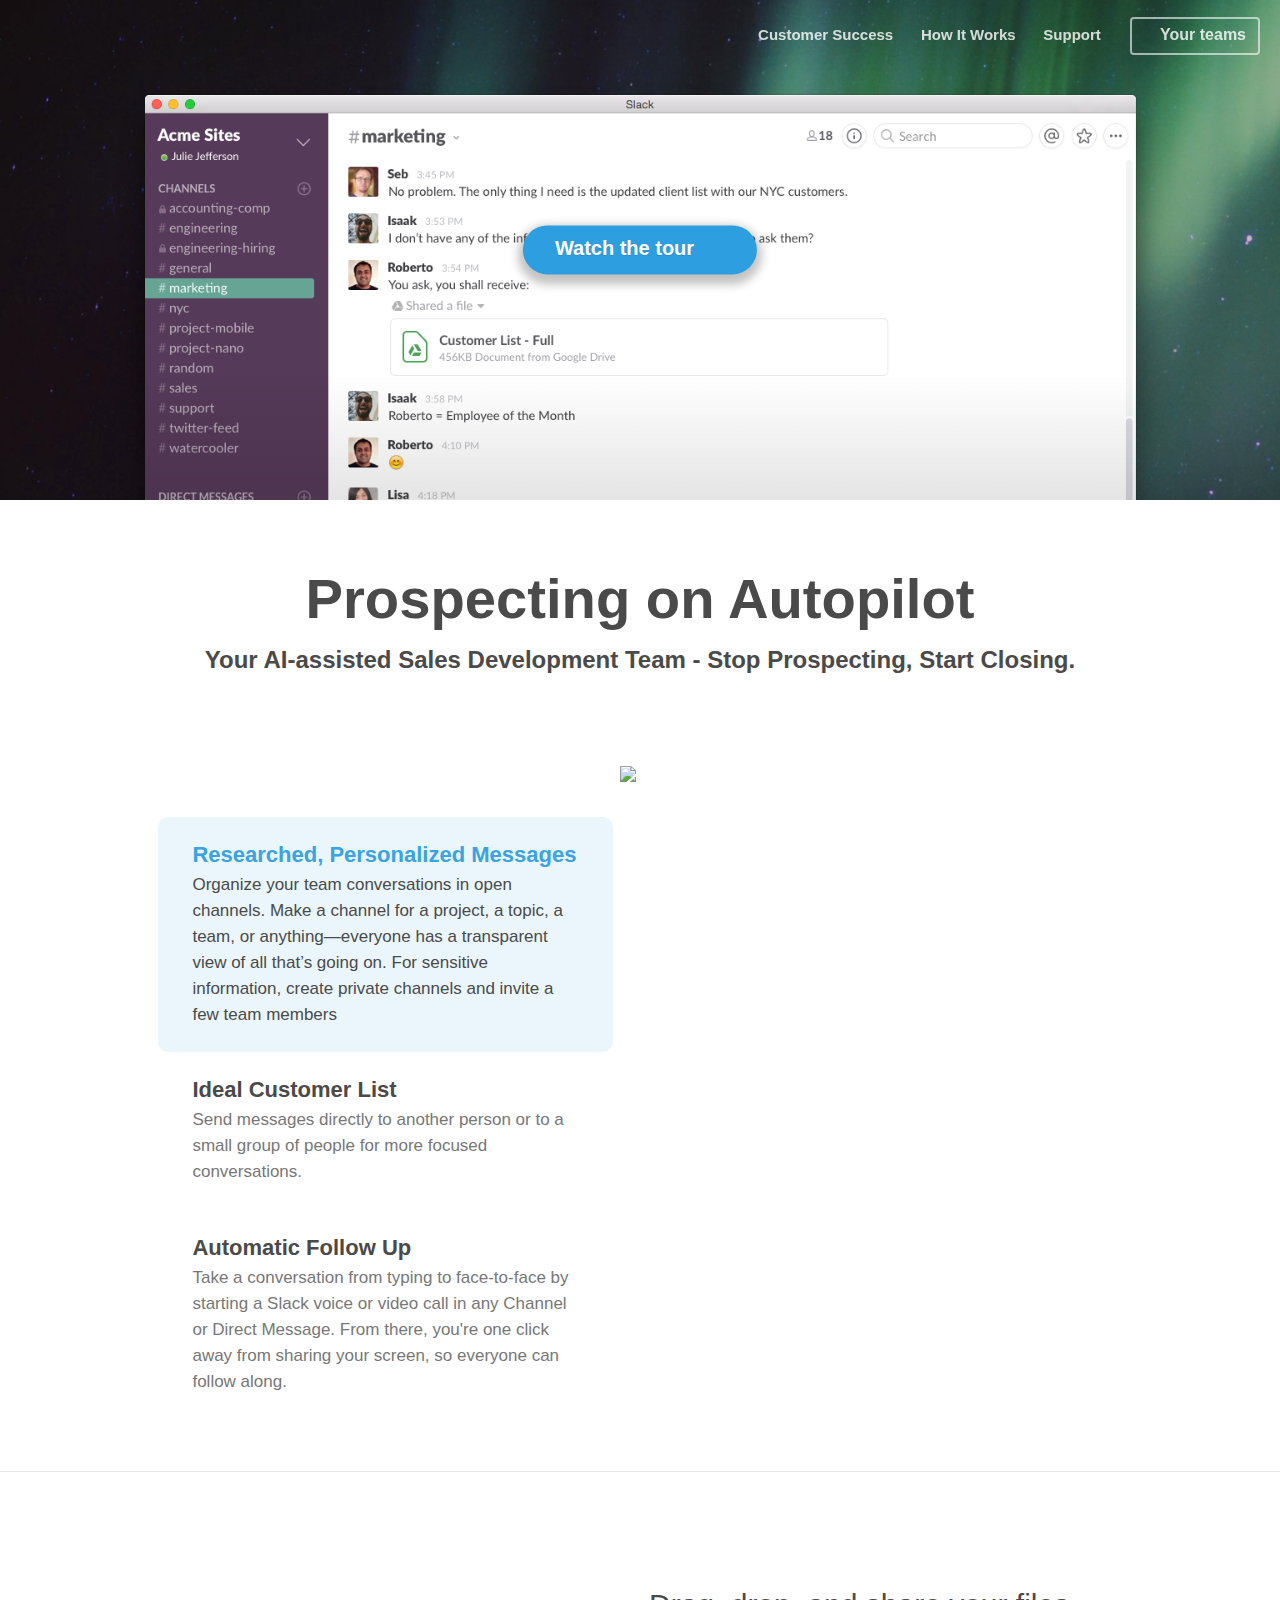
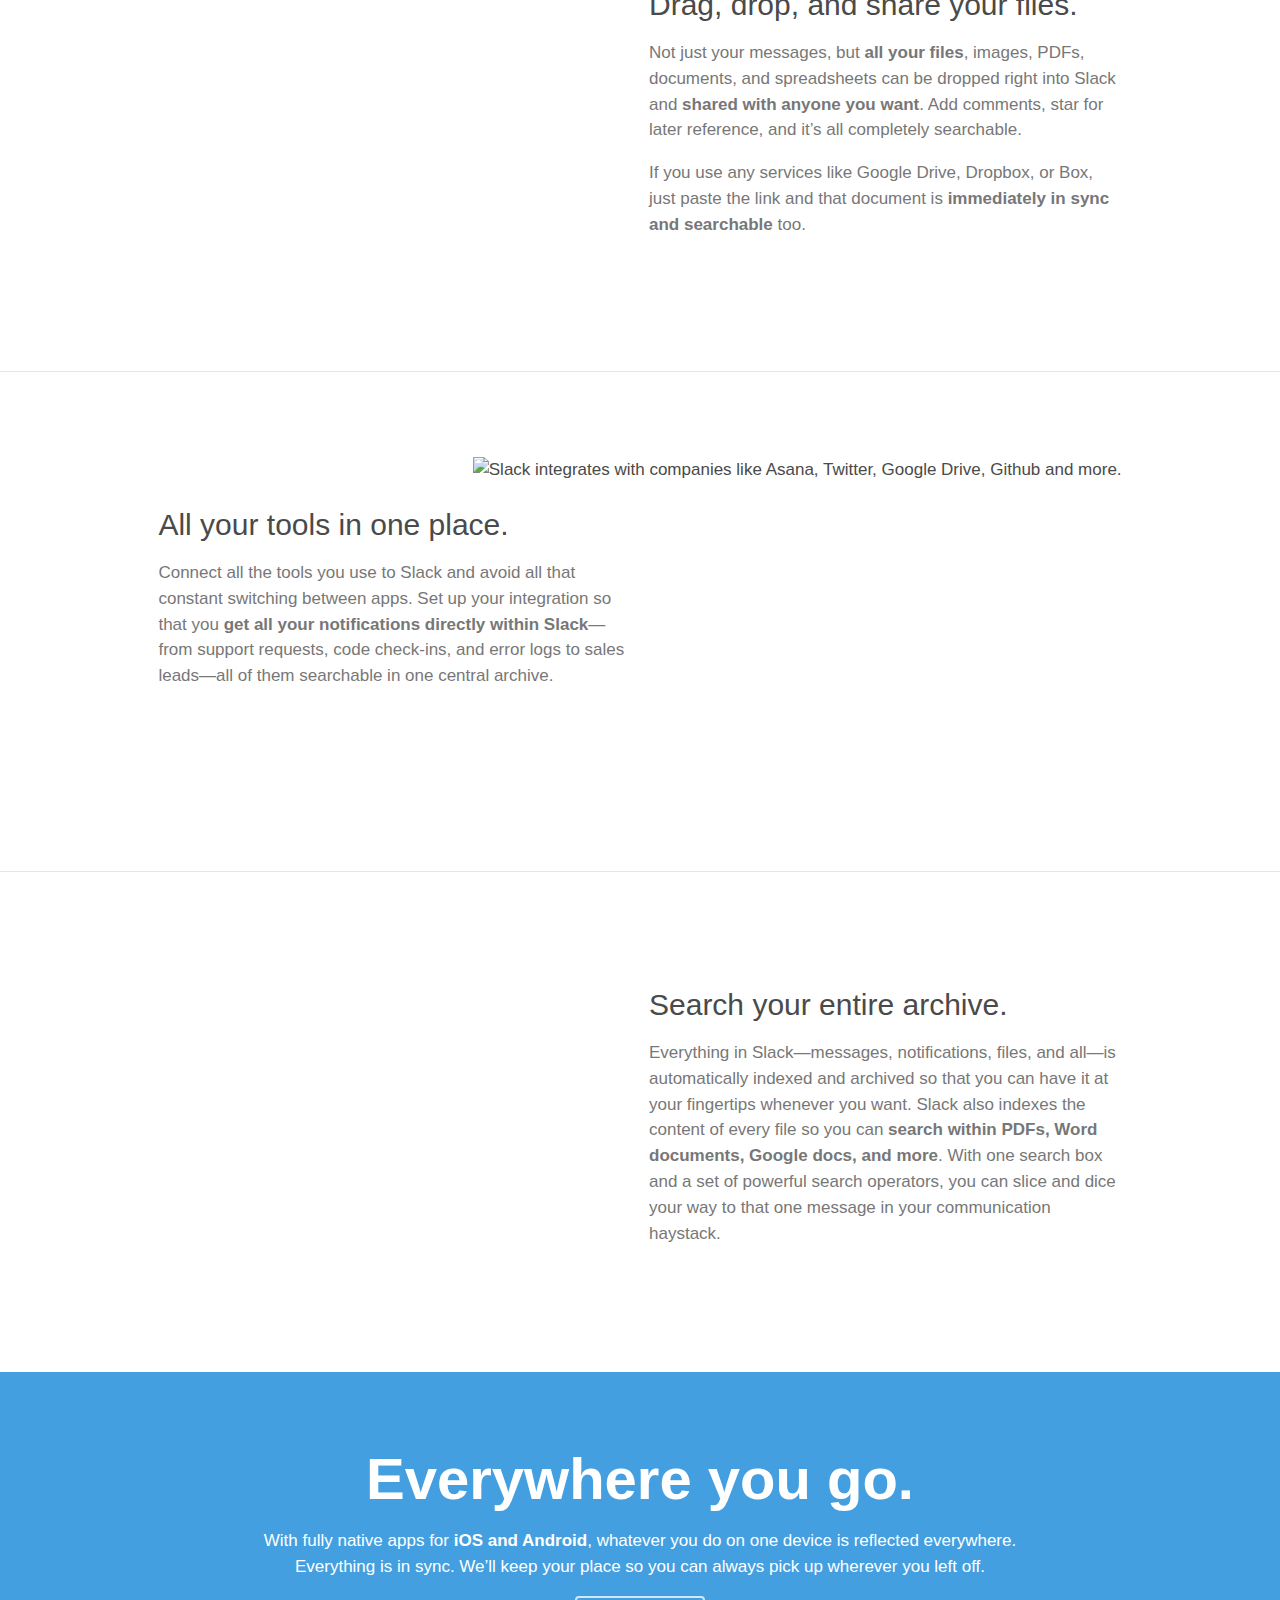
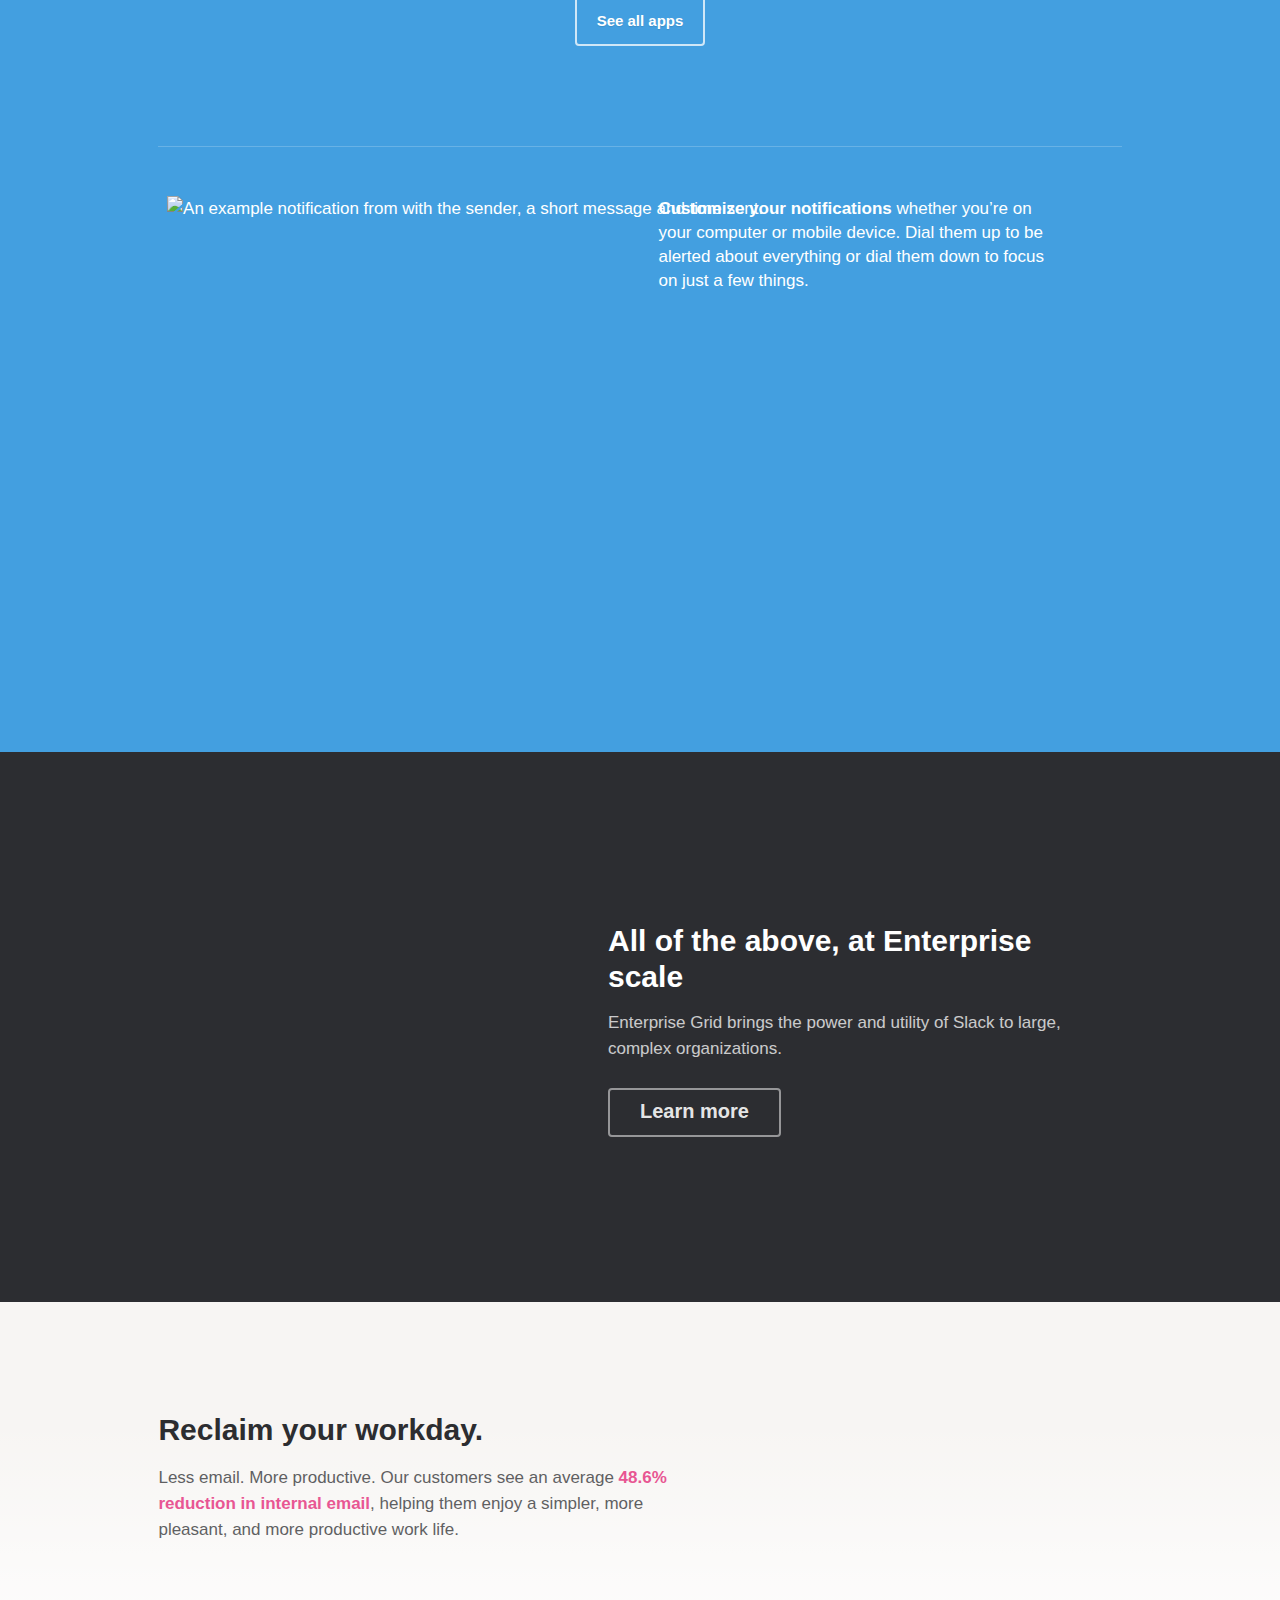
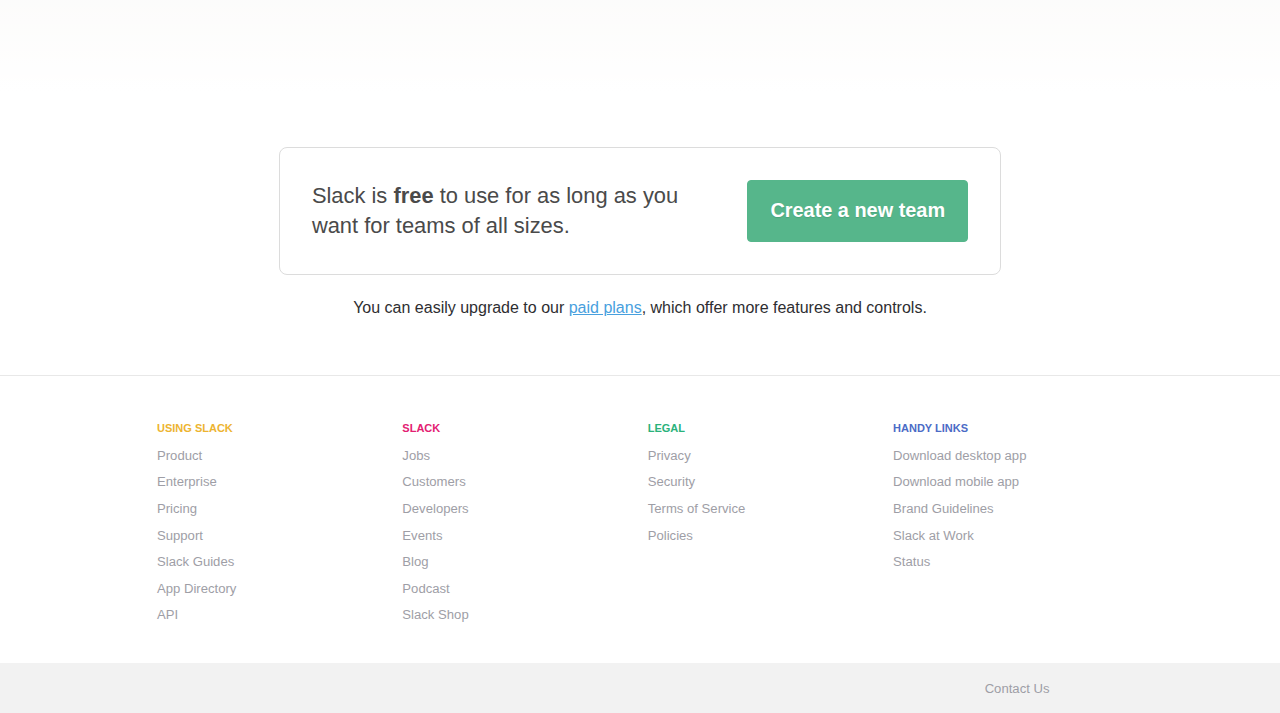
==== index_no_animation.html @ 6a28ed15 "fixed rotating images; can put position absolute on images" ====
<!DOCTYPE html>
<html lang="en-US">
	<head>

		
		<script>
window.ts_endpoint_url = "https:\/\/slack.com\/beacon\/timing";

(function(e) {
	var n=Date.now?Date.now():+new Date,r=e.performance||{},t=[],a={},i=function(e,n){for(var r=0,a=t.length,i=[];a>r;r++)t[r][e]==n&&i.push(t[r]);return i},o=function(e,n){for(var r,a=t.length;a--;)r=t[a],r.entryType!=e||void 0!==n&&r.name!=n||t.splice(a,1)};r.now||(r.now=r.webkitNow||r.mozNow||r.msNow||function(){return(Date.now?Date.now():+new Date)-n}),r.mark||(r.mark=r.webkitMark||function(e){var n={name:e,entryType:"mark",startTime:r.now(),duration:0};t.push(n),a[e]=n}),r.measure||(r.measure=r.webkitMeasure||function(e,n,r){n=a[n].startTime,r=a[r].startTime,t.push({name:e,entryType:"measure",startTime:n,duration:r-n})}),r.getEntriesByType||(r.getEntriesByType=r.webkitGetEntriesByType||function(e){return i("entryType",e)}),r.getEntriesByName||(r.getEntriesByName=r.webkitGetEntriesByName||function(e){return i("name",e)}),r.clearMarks||(r.clearMarks=r.webkitClearMarks||function(e){o("mark",e)}),r.clearMeasures||(r.clearMeasures=r.webkitClearMeasures||function(e){o("measure",e)}),e.performance=r,"function"==typeof define&&(define.amd||define.ajs)&&define("performance",[],function(){return r}) // eslint-disable-line
})(window);

</script>
<script>


;(function() {
'use strict';


window.TSMark = function(mark_label) {
	if (!window.performance || !window.performance.mark) return;
	performance.mark(mark_label);
};
window.TSMark('start_load');


window.TSMeasureAndBeacon = function(measure_label, start_mark_label) {
	if (start_mark_label === 'start_nav' && window.performance && window.performance.timing) {
		window.TSBeacon(measure_label, (new Date()).getTime() - performance.timing.navigationStart);
		return;
	}
	if (!window.performance || !window.performance.mark || !window.performance.measure) return;
	performance.mark(start_mark_label + '_end');
	try {
		performance.measure(measure_label, start_mark_label, start_mark_label + '_end');
		window.TSBeacon(measure_label, performance.getEntriesByName(measure_label)[0].duration);
	} catch (e) {
		
	}
};


if ('sendBeacon' in navigator) {
	window.TSBeacon = function(label, value) {
		var endpoint_url = window.ts_endpoint_url || 'https://slack.com/beacon/timing';
		navigator.sendBeacon(endpoint_url + '?data=' + encodeURIComponent(label + ':' + value), '');
	};
} else {
	window.TSBeacon = function(label, value) {
		var endpoint_url = window.ts_endpoint_url || 'https://slack.com/beacon/timing';
		(new Image()).src = endpoint_url + '?data=' + encodeURIComponent(label + ':' + value);
	};
}
})();
</script>
 

<script>
window.TSMark('step_load');
</script>		<noscript><meta http-equiv="refresh" content="0; URL=/is?nojsmode=1" /></noscript>
<script type="text/javascript">
if(self!==top)window.document.write("\u003Cstyle>body * {display:none !important;}\u003C\/style>\u003Ca href=\"#\" onclick="+
"\"top.location.href=window.location.href\" style=\"display:block !important;padding:10px\">Go to Slack.com\u003C\/a>");

(function() {
	var timer;
	if (self !== top) {
		timer = window.setInterval(function() {
			if (window.$) {
				try {
					$('#page').remove();
					$('#client-ui').remove();
					window.TS = null;
					window.clearInterval(timer);
				} catch(e) {}
			}
		}, 200);
	}
}());

</script>

<script>

(function() {
	'use strict';

	window.callSlackAPIUnauthed = function(method, args, callback) {
		var timestamp = Date.now() / 1000;  
		var version = (window.TS && TS.boot_data && TS.boot_data.version_uid) ? TS.boot_data.version_uid.substring(0, 8) : 'noversion';
		var url = '/api/' + method + '?_x_id=' + version + '-' + timestamp;

		var req = new XMLHttpRequest();

		req.onreadystatechange = function() {
			if (req.readyState == 4) {
				req.onreadystatechange = null;
				var obj;

				if (req.status == 200 || req.status == 429) {
					try {
						obj = JSON.parse(req.responseText);
					} catch (err) {
						TS.console.warn(8675309, 'unable to do anything with api rsp');
					}
				}

				obj = obj || {
					ok: false,
				};

				callback(obj.ok, obj, args);
			}
		};

		var async = true;
		req.open('POST', url, async);

		var form_data = new FormData();
		var has_data = false;
		Object.keys(args).forEach(function(k) {
			if (k[0] === '_') return;
			form_data.append(k, args[k]);
			has_data = true;
		});

		if (has_data) {
			req.send(form_data);
		} else {
			req.send();
		}
	};
})();
</script>
		<script type="text/javascript" src="https://a.slack-edge.com/bv1-1/webpack.manifest.fd29d43153dd96f3fa44.min.js" crossorigin="anonymous" onload="window._cdn && _cdn.ok(this, arguments)" onerror="window._cdn && _cdn.failed(this, arguments)"></script>
		
	
		<script>
			if (window.location.host == 'slack.com' && window.location.search.indexOf('story') < 0) {
				document.cookie = '__cvo_skip_doc=' + escape(document.URL) + '|' + escape(document.referrer) + ';path=/';
			}
		</script>
	

		<script type="text/javascript">
		
		try {
			if(window.location.hash && !window.location.hash.match(/^(#?[a-zA-Z0-9_]*)$/)) {
				window.location.hash = '';
			}
		} catch(e) {}
		
	</script>

	<script type="text/javascript">
						
			window.dataLayer = window.dataLayer || [];
			window.dataLayer.push({
				'gtm.start': Date.now(),
				'event' : 'gtm.js',
				
			});
			var firstScript = document.getElementsByTagName('script')[0];
			var thisScript = document.createElement('script');
			thisScript.async = true;
			thisScript.src = '//www.googletagmanager.com/gtm.js?id=GTM-KH2LPK';
			firstScript.parentNode.insertBefore(thisScript, firstScript);

			/* Once page is loaded, attach events */
			document.addEventListener("DOMContentLoaded", function(e) {
				var gtmDataLayer = window.dataLayer || [];
				var gtmTags = document.querySelectorAll('*[data-gtm-click]');
				var gtmClickHandler = function(c) {
					var gtm_events = this.getAttribute('data-gtm-click');
					if(!gtm_events) return;
					var gtm_events_arr = gtm_events.split(",");
					for(var e=0; e < gtm_events_arr.length; e++) {
						var ev = gtm_events_arr[e].trim();
						gtmDataLayer.push({ 'event': ev });
					}
				};
				gtmTags.forEach(function(elem) {
					elem.addEventListener('click', gtmClickHandler);
				});
			});
		
	
				(function(e,c,b,f,d,g,a){e.SlackBeaconObject=d;
		e[d]=e[d]||function(){(e[d].q=e[d].q||[]).push([1*new Date(),arguments])};
		e[d].l=1*new Date();g=c.createElement(b);a=c.getElementsByTagName(b)[0];
		g.async=1;g.src=f;a.parentNode.insertBefore(g,a)
		})(window,document,"script","https://a.slack-edge.com/bv1-1/slack_beacon.7894c36665f77d6acb3f.min.js","sb");
		sb('set', 'token', '3307f436963e02d4f9eb85ce5159744c');

				sb('track', 'pageview');

		
		function track(a) {
			if(window.ga) ga('send','event','web', a);
			if(window.sb) sb('track', a);
		}
		

	</script>

														
		<title>Slack: Where work happens</title>
		<meta charset="utf-8">
		<meta name="description" content="Slack brings all your communication together in one place. It’s real-time messaging, archiving and search for modern teams.">
		<meta name="author" content="Slack">
		<meta name="viewport" content="width=device-width, initial-scale=1.0, maximum-scale=1.0">
		<meta http-equiv="X-UA-Compatible" content="IE=edge,chrome=1">

		
		
		

<meta property="og:type" 	content="website"/>
<meta property="og:site_name" 	content="Slack"/>
<meta property="og:image" 	content="https://a.slack-edge.com/436da/marketing/img/meta/slack_hash_128.png"/>
<meta property="og:title" 	content="Slack: Where work happens"/>
<meta property="og:description" content="Slack brings all your communication together in one place. It’s real-time messaging, archiving and search for modern teams."/>
		
<meta name="twitter:card" content="summary">
<meta name="twitter:site" content="@slackhq">

	<meta name="twitter:title" content="Slack: Where work happens">

	<meta name="twitter:description" content="Slack brings all your communication together in one place. It’s real-time messaging, archiving and search for modern teams.">

<meta name="twitter:image" content="https://a.slack-edge.com/436da/marketing/img/meta/slack_hash_twitter.png">		
<link id="favicon" rel="shortcut icon" href="https://a.slack-edge.com/436da/marketing/img/meta/favicon-32.png" sizes="16x16 32x32 48x48" type="image/png" />

<link rel="icon" href="https://a.slack-edge.com/436da/marketing/img/meta/app-256.png" sizes="256x256" type="image/png" />

<link rel="apple-touch-icon-precomposed" sizes="152x152" href="https://a.slack-edge.com/436da/marketing/img/meta/ios-152.png" />
<link rel="apple-touch-icon-precomposed" sizes="144x144" href="https://a.slack-edge.com/436da/marketing/img/meta/ios-144.png" />
<link rel="apple-touch-icon-precomposed" sizes="120x120" href="https://a.slack-edge.com/436da/marketing/img/meta/ios-120.png" />
<link rel="apple-touch-icon-precomposed" sizes="114x114" href="https://a.slack-edge.com/436da/marketing/img/meta/ios-114.png" />
<link rel="apple-touch-icon-precomposed" sizes="72x72" href="https://a.slack-edge.com/436da/marketing/img/meta/ios-72.png" />
<link rel="apple-touch-icon-precomposed" href="https://a.slack-edge.com/436da/marketing/img/meta/ios-57.png" />

<meta name="msapplication-TileColor" content="#FFFFFF" />
<meta name="msapplication-TileImage" content="https://a.slack-edge.com/436da/marketing/img/meta/app-144.png" />
		
		
		
		<!-- output_css "brand_css_core" -->
		<!-- <link href="https://a.slack-edge.com/5dbea/style/rollup-brand.css" rel="stylesheet" type="text/css" crossorigin="anonymous" onload="window._cdn && _cdn.ok(this, arguments)" onerror="window._cdn && _cdn.failed(this, arguments)"> -->
		<link rel="stylesheet" type="text/css" href="rollup-brand.css">










		<!-- output_css "regular" -->
		<!-- <link href="https://a.slack-edge.com/99ce6/style/landing_tour.css" rel="stylesheet" type="text/css" crossorigin="anonymous" onload="window._cdn && _cdn.ok(this, arguments)" onerror="window._cdn && _cdn.failed(this, arguments)"> -->
		<link rel="stylesheet" type="text/css" href="99ce6/style/landing_tour.css">
		<!-- <link rel="stylesheet" type="text/css" href="99ce6/style/landing_tour.css"> -->








		<!-- <link href="https://a.slack-edge.com/9dede/style/plastic_buttons.css" rel="stylesheet" type="text/css" crossorigin="anonymous" onload="window._cdn && _cdn.ok(this, arguments)" onerror="window._cdn && _cdn.failed(this, arguments)"> -->
		<link rel="stylesheet" type="text/css" href="plastic_buttons.css">
		<!-- <link href="https://a.slack-edge.com/0d12a/style/marketing_video_header.css" rel="stylesheet" type="text/css" crossorigin="anonymous" onload="window._cdn && _cdn.ok(this, arguments)" onerror="window._cdn && _cdn.failed(this, arguments)"> -->
		<link rel="stylesheet" type="text/css" href="marketing_video_header.css">


	</head>

		<body>

	

	



	<nav class="top">
	
		
		<a href="https://slack.com/" class="logo" data-qa="logo" data-clog-event="WEBSITE_CLICK" data-clog-params="click_target=logo" aria-label="Slack homepage"></a>
	
		
							
					<ul>
				<li><a  href="https://slack.com/is" data-qa="product" data-clog-event="WEBSITE_CLICK" data-clog-params="click_target=nav_product">Customer Success</a></li>
				<li><a  href="https://slack.com/pricing?ui_step=55&ui_element=5" data-qa="pricing" data-clog-event="WEBSITE_CLICK" data-clog-params="click_target=nav_pricing">How It Works</a></li>				<li><a  href="https://get.slack.help/hc/en-us" data-qa="support" data-clog-event="WEBSITE_CLICK" data-clog-params="click_target=nav_support">Support</a></li>

								<li class= "mobile_btn download_slack"><a  href="/get" data-qa="download_slack" data-clog-event="WEBSITE_CLICK" data-clog-params="click_target=nav_download">Download Slack</a></li>															<li><a id="team_menu" class="btn_sticky signup_dropdown_btn" data-clog-event="WEBSITE_CLICK" data-clog-params="click_target=nav_team_menu_btn"><ts-icon class="ts_icon_th_large ts_icon_inherit very_small_right_padding" aria-hidden="true"></ts-icon>Your teams</a></li>
													<li class="mobile_btn mobile_menu_btn">
					<a href="#" class="btn_sticky" data-clog-event="WEBSITE_CLICK" data-clog-params="click_target=nav_mobile_menu_btn">Menu</a>
				</li>
			</ul>

							<div class="menu hide_on_mobile" id="signup_dropdown">
					<div id="menu_items_scroller">
						<ul id="menu_items">

																				<li><a href="https://growthgeniuspartners.slack.com/" target="https://growthgeniuspartners.slack.com/" data-clog-event="WEBSITE_CLICK" data-clog-params="click_target=nav_team_name">
																	<ts-icon class="team_icon small" style="background-image: url('https://s3-us-west-2.amazonaws.com/slack-files2/avatars/2016-10-12/90690685568_a6c59c8f4d514ae5f091_88.png');"></ts-icon>
																<span class="switcher_label">GrowthGenius Partners</span>
							</a></li>
														<li><a href="https://growthgenius.slack.com/" target="https://growthgenius.slack.com/" data-clog-event="WEBSITE_CLICK" data-clog-params="click_target=nav_team_name">
																	<ts-icon class="team_icon small" style="background-image: url('https://s3-us-west-2.amazonaws.com/slack-files2/avatars/2016-10-12/90686621172_7ba98b8ae0e10d9c225a_88.png');"></ts-icon>
																<span class="switcher_label">GrowthGenius</span>
							</a></li>
														<li class="divider"></li>
																					<li id="add_team_option"><a href="https://slack.com/signin" data-gtm-click="optout_nav_signin" target="_blank" data-clog-event="WEBSITE_CLICK" data-clog-params="click_target=nav_sign_in"><ts-icon class="ts_icon small team_icon ts_icon_plus default neutral_white subtle_silver_bg"></ts-icon> <span class="switcher_label">Sign in to another team...</span></a></li>
														<li class="divider"></li>
															<li id="create_team_option"><a data-gtm-click="SignUp,optout_nav_create_team" href="https://slack.com/create" target="_blank" data-clog-event="WEBSITE_CLICK" data-clog-params="click_target=nav_create_team"><ts-icon class="ts_icon small team_icon ts_icon_slack_pillow default neutral_white subtle_silver_bg"></ts-icon> <span class="switcher_label">Create a new team...</span></a></li>													</ul>
					</div>
				</div>
			
			</nav>

	<nav class="top fixed" >
	
		
		<a href="https://slack.com/" class="logo" data-qa="logo" data-clog-event="WEBSITE_CLICK" data-clog-params="click_target=nav_logo" aria-label="Slack homepage"></a>
							<ul>
				<li><a  href="https://slack.com/is" data-qa="product" data-clog-event="WEBSITE_CLICK" data-clog-params="click_target=nav_product">Product</a></li>
				<li><a  href="https://slack.com/pricing?ui_step=55&ui_element=5" data-qa="pricing" data-clog-event="WEBSITE_CLICK" data-clog-params="click_target=nav_pricing">Pricing</a></li>				<li><a  href="https://get.slack.help/hc/en-us" data-qa="support" data-clog-event="WEBSITE_CLICK" data-clog-params="click_target=nav_support">Support</a></li>
								<li class= "mobile_btn download_slack"><a  href="/get" data-qa="download_slack" data-clog-event="WEBSITE_CLICK" data-clog-params="click_target=nav_download">Download Slack</a></li>
															<li><a id="team_menu" class="btn_sticky signup_dropdown_btn" data-clog-event="WEBSITE_CLICK" data-clog-params="click_target=nav_team_menu_btn"><ts-icon class="ts_icon_th_large ts_icon_inherit very_small_right_padding" aria-hidden="true"></ts-icon>Your teams</a></li>
													<li class="mobile_btn mobile_menu_btn">
					<a href="#" class="btn_sticky" data-clog-event="WEBSITE_CLICK" data-clog-params="click_target=nav_mobile_menu_btn">Menu</a>
				</li>
			</ul>

							<div class="menu hide_on_mobile" id="signup_dropdown">
					<div id="menu_items_scroller">
						<ul id="menu_items">

																				<li><a href="https://growthgeniuspartners.slack.com/" target="https://growthgeniuspartners.slack.com/" data-clog-event="WEBSITE_CLICK" data-clog-params="click_target=nav_team_name">
																	<ts-icon class="team_icon small" style="background-image: url('https://s3-us-west-2.amazonaws.com/slack-files2/avatars/2016-10-12/90690685568_a6c59c8f4d514ae5f091_88.png');"></ts-icon>
																<span class="switcher_label">GrowthGenius Partners</span>
							</a></li>
														<li><a href="https://growthgenius.slack.com/" target="https://growthgenius.slack.com/" data-clog-event="WEBSITE_CLICK" data-clog-params="click_target=nav_team_name">
																	<ts-icon class="team_icon small" style="background-image: url('https://s3-us-west-2.amazonaws.com/slack-files2/avatars/2016-10-12/90686621172_7ba98b8ae0e10d9c225a_88.png');"></ts-icon>
																<span class="switcher_label">GrowthGenius</span>
							</a></li>
														<li class="divider"></li>
																					<li id="add_team_option"><a href="https://slack.com/signin" data-gtm-click="optout_nav_signin" target="_blank" data-clog-event="WEBSITE_CLICK" data-clog-params="click_target=nav_sign_in"><ts-icon class="ts_icon small team_icon ts_icon_plus default neutral_white subtle_silver_bg"></ts-icon> <span class="switcher_label">Sign in to another team...</span></a></li>
														<li class="divider"></li>
															<li id="create_team_option"><a data-gtm-click="SignUp,optout_nav_create_team" href="https://slack.com/create" target="_blank" data-clog-event="WEBSITE_CLICK" data-clog-params="click_target=nav_create_team"><ts-icon class="ts_icon small team_icon ts_icon_slack_pillow default neutral_white subtle_silver_bg"></ts-icon> <span class="switcher_label">Create a new team...</span></a></li>													</ul>
					</div>
				</div>
			
			</nav>


<nav class="mobile_menu loading menu_scroll" aria-hidden="true">
	<div class="mobile_menu_wrapper">
	<div class="mobile_menu_header">
			<a href="https://slack.com/" class="logo" data-clog-event="WEBSITE_CLICK" data-clog-params="click_target=nav_logo"></a>
			<a href="#" class="close" aria-label="close" data-clog-event="WEBSITE_CLICK" data-clog-params="click_target=nav_menu_close"><ts-icon class="ts_icon ts_icon_times"></ts-icon></a>
	</div>
					<ul>
				<li><a  href="https://slack.com/is" data-clog-event="WEBSITE_CLICK" data-clog-params="click_target=nav_product">Product</a></li>
				<li><a  href="https://slack.com/pricing?ui_step=55&ui_element=5" class="mobile_nav_pricing" data-clog-event="WEBSITE_CLICK" data-clog-params="click_target=nav_pricing">Pricing</a></li>				<li><a  href="https://get.slack.help/hc/en-us" data-clog-event="WEBSITE_CLICK" data-clog-params="click_target=nav_support">Support</a></li>
				<li><a  href="/get" data-clog-event="WEBSITE_CLICK" data-clog-params="click_target=nav_download">Download <span class="optional_desktop_nav_message">the Slack app</span></a></li>
			</ul>

			<ul class="mobile_menu_footer">
								<li><a href="https://growthgeniuspartners.slack.com/" target="https://growthgeniuspartners.slack.com/" data-clog-event="WEBSITE_CLICK" data-clog-params="click_target=nav_team_name">
											<ts-icon class="team_icon float_none small" style="background-image: url('https://s3-us-west-2.amazonaws.com/slack-files2/avatars/2016-10-12/90690685568_a6c59c8f4d514ae5f091_88.png');">&nbsp;</ts-icon>
										<span class="switcher_label">GrowthGenius Partners</span>
				</a></li>
								<li><a href="https://growthgenius.slack.com/" target="https://growthgenius.slack.com/" data-clog-event="WEBSITE_CLICK" data-clog-params="click_target=nav_team_name">
											<ts-icon class="team_icon float_none small" style="background-image: url('https://s3-us-west-2.amazonaws.com/slack-files2/avatars/2016-10-12/90686621172_7ba98b8ae0e10d9c225a_88.png');">&nbsp;</ts-icon>
										<span class="switcher_label">GrowthGenius</span>
				</a></li>
				
									<li><a href="https://slack.com/signin" data-gtm-click="optout_nav_signin" target="_blank" data-clog-event="WEBSITE_CLICK" data-clog-params="click_target=nav_sign_in"><ts-icon class="ts_icon small float_none team_icon ts_icon_plus default signup_icon"></ts-icon> <span class="switcher_label">Sign in to another team</span></a></li>
				
									<li><a data-gtm-click="SignUp,optout_nav_create_team" href="https://slack.com/create" class="" target="_blank" data-clog-event="WEBSITE_CLICK" data-clog-params="click_target=nav_create_team"><ts-icon class="ts_icon small float_none team_icon ts_icon_slack_pillow default signup_icon"></ts-icon> <span class="switcher_label">Create a new team</span></a></li>							</ul>
			</div>
</nav>


<div id="page">
	
<div class="w video_header">
                <div id="watch_the_tour"  class="stealth" style="display: none;" ></div>
        
                <div class="hero_image_overlay no_events">

                
                <button class="tour_btn btn pill_btn btn_large btn_info ts_icon ts_icon_play">
                                        Watch the tour                                </button>
        </div>

        <button class="close_video ts_icon ts_icon_times hidden"></button>
</div>

	<div id="communicate" class="detail" data-highlight="channel">
		<section>

			<h1 class="headline">
				<div>Prospecting on Autopilot</div>
				<div style="font-size: 24px;">Your AI-assisted Sales Development Team - Stop Prospecting, Start Closing.</div>
			</h1>

			<div class="highlight_wrapper">
				<div class="ways">
					<div class="way" data-highlight="channel">
						<h3>Researched, Personalized Messages</h3>
						<p>Organize your team conversations in open channels. Make a channel for a project, a topic, a team, or anything&mdash;everyone has a transparent view of all that’s going on. For sensitive information, create private channels and invite a few team members</p>
					</div>
					<div class="way" data-highlight="dm">
						<h3>Ideal Customer List</h3>
						<p>Send messages directly to another person or to a small group of people for more focused conversations.</p>
					</div>
					<div class="way" data-highlight="calls">
						<h3>Automatic Follow Up</h3>
						<p>Take a conversation from typing to face-to-face by starting a Slack voice or video call in any Channel or Direct Message. From there, you're one click away from sharing your screen, so everyone can follow along.</p>
					</div>
				</div>
				<div class="switcher">
					<a href="#" class="circle" data-highlight="channel"></a>
					<a href="#" class="circle" data-highlight="dm"></a>
					<a href="#" class="circle" data-highlight="calls"></a>
				</div>
				<div class="image_container">
					<img src="https://a.slack-edge.com/66f9/img/tour/ways_ssb.png" srcset="https://a.slack-edge.com/66f9/img/tour/ways_ssb.png 1x, https://a.slack-edge.com/0180/img/tour/ways_ssb@2x.png 2x" class="background" alt="">
					<div class="highlight highlight_new" data-highlight="channel">
						<img src="http://a.slack-edge.com/5a7a/img/tour/calls_window@2x.png">
					</div>
					<div class="highlight highlight_new" data-highlight="dm">
						<img src="http://a.slack-edge.com/5a7a/img/tour/calls_window@2x.png">
					</div>
					<div class="highlight highlight_new" data-highlight="calls">
						<img src="http://a.slack-edge.com/858e/img/tour/ways_highlights@2x.png">
					</div>
				</div>
			</div>
		</section>
	</div>
	<div id="drag_drop_share" class="detail">
		<section>
			<img data-src="https://a.slack-edge.com/f3494/img/uk/drag_drop_share.png" data-srcset="https://a.slack-edge.com/f3494/img/uk/drag_drop_share.png 1x, https://a.slack-edge.com/f3494/img/uk/drag_drop_share@2x.png 2x" class="background" alt="">
			<h1>Drag, drop, and share your files.</h1>
			<p>Not just your messages, but <strong>all your files</strong>, images, PDFs, documents, and spreadsheets can be dropped right into Slack and <strong>shared with anyone you want</strong>. Add comments, star for later reference, and it’s all completely searchable.</p>
			<p>If you use any services like Google Drive, Dropbox, or Box, just paste the link and that document is <strong>immediately in sync and searchable</strong> too.</p>
		</section>
	</div>
	<div id="tools" class="detail">
		<section>
			<img data-src="https://a.slack-edge.com/f3494/img/uk/tools.png" data-srcset="https://a.slack-edge.com/f3494/img/uk/tools.png 1x, https://a.slack-edge.com/f3494/img/uk/tools@2x.png 2x" class="background" alt="Slack integrates with companies like Asana, Twitter, Google Drive, Github and more.">
			<h1>All your tools in one place.</h1>
			<p>Connect all the tools you use to Slack and avoid all that constant switching between apps. Set up your integration so that you <strong>get all your notifications directly within Slack</strong>&mdash;from support requests, code check-ins, and error logs to sales leads&mdash;all of them searchable in one central archive.</p>
		</section>
	</div>
	<div id="search" class="detail">
		<section>
			<img data-src="https://a.slack-edge.com/f3494/img/uk/search.png" data-srcset="https://a.slack-edge.com/f3494/img/uk/search.png 1x, https://a.slack-edge.com/f3494/img/uk/search@2x.png 2x" class="background" alt="">
			<h1>Search your entire archive.</h1>
			<p>Everything in Slack&mdash;messages, notifications, files, and all&mdash;is automatically indexed and archived so that you can have it at your fingertips whenever you want. Slack also indexes the content of every file so you can <strong>search within PDFs, Word documents, Google docs, and more</strong>. With one search box and a set of powerful search operators, you can slice and dice your way to that one message in your communication haystack.</p>
		</section>
	</div>
	<div id="everywhere" class="detail">
		<section class="everywhere" data-screen="desktop">
			<h1>Everywhere you go.</h1>
			<p>With fully native apps for <strong>iOS and Android</strong>, whatever you do on one device is reflected everywhere. Everything is in sync. We’ll keep your place so you can always pick up wherever you left off.</p>
			<a href="/downloads" class="btn dl_link">See all apps</a>
			<img data-src="https://a.slack-edge.com/0180/img/tour/everywhere.png" data-srcset="https://a.slack-edge.com/0180/img/tour/everywhere.png 1x, https://a.slack-edge.com/66f9/img/tour/everywhere@2x.png 2x" class="everywhere_img" alt="">
		</section>
		<section class="everywhere_mobile" data-screen="mobile" aria-hidden="true">
			<img data-src="https://a.slack-edge.com/0180/img/tour/everywhere.png" data-srcset="https://a.slack-edge.com/0180/img/tour/everywhere.png 1x, https://a.slack-edge.com/66f9/img/tour/everywhere@2x.png 2x" class="background" alt="">
			<h1>Everywhere you go.</h1>
			<p>With fully native apps for <strong>iOS and Android</strong>, whatever you do on one device is reflected everywhere. Everything is in sync. We’ll keep your place so you can always pick up wherever you left off.</p>
			<a href="/downloads" class="btn dl_link">See all apps</a>
		</section>
		<section class="notifications">
			<hr>
			<img data-src="https://a.slack-edge.com/66f9/img/tour/notification.png" data-srcset="https://a.slack-edge.com/66f9/img/tour/notification.png 1x, https://a.slack-edge.com/66f9/img/tour/notification@2x.png 2x" class="background" alt="An example notification from with the sender, a short message and time sent.">
			<p><strong>Customize your notifications</strong> whether you’re on your computer or mobile device. Dial them up to be alerted about everything or dial them down to focus on just a few things. </p>
		</section>
	</div>

	<div id="enterprise" class="detail">
		<section>
			<img data-src="https://a.slack-edge.com/198f3/img/enterprise/landingpage/illustration_slackatscale.png" data-srcset="https://a.slack-edge.com/198f3/img/enterprise/landingpage/illustration_slackatscale.png 1x, https://a.slack-edge.com/198f3/img/enterprise/landingpage/illustration_slackatscale@2x.png 2x" class="background" alt="">
			<h1>All of the above, at Enterprise scale</h1>
			<p>Enterprise Grid brings the power and utility of Slack to large, complex organizations.</p>
			<a href="/enterprise" class="enterprise_btn btn btn_outline btn_transparent btn_large" data-clog-event="WEBSITE_CLICK" data-clog-ui-element="enterprise_link" data-clog-ui-action="click" data-clog-params="click_target=enterprise_btn">Learn more<span class="offscreen"> about Slack Enterprise Grid</span></a>
		</section>
	</div>

	<div id="try" class="detail">
		<div class="lin_grad"></div>
		<section>
			<img data-src="https://a.slack-edge.com/bfaba/img/survey/survey_chat_clean.png" data-srcset="https://a.slack-edge.com/bfaba/img/survey/survey_chat_clean.png 1x, https://a.slack-edge.com/bfaba/img/survey/survey_chat_clean@2x.png 2x" class="background" alt="">
			<h1>Reclaim your workday.</h1>
			<p>Less email. More productive. Our customers see an average <em>48.6% reduction in internal email</em>, helping them enjoy a simpler, more pleasant, and more productive work life.</p>
		</section>
	</div>

	<section class="signup bottom">
		<div>
			<h1>Slack is <strong>free</strong> to use for as long as you want for teams of all sizes.</h1>
			<a data-gtm-click="SignUp" href="/create" class="btn create_free">Create a new team</a>
		</div>
				<small>
					
			You can easily upgrade to our <a href="/pricing?ui_step=31&ui_element=5" class="pricing_link" data-clog-event="GROWTH_PRICING" data-clog-ui-element="pricing_link" data-clog-ui-action="click" data-clog-ui-step="homepage_product"">paid plans</a>, which offer more features and controls.				</small>
	</section>
</div>






<footer  data-qa="footer">
	<section class="links">
		<div class="grid">
			<div class="col span_1_of_4 nav_col">
				<ul>
					<li class="cat_1">Using Slack</li>
					<li><a href="/is" data-qa="product_footer" data-clog-event="WEBSITE_CLICK" data-clog-params="click_target=footer_product">Product</a></li>
					<li><a href="/enterprise" data-qa="enterprise_footer" data-clog-event="WEBSITE_CLICK" data-clog-params="click_target=footer_enterprise">Enterprise</a></li>
					<li><a href="/pricing?ui_step=28&ui_element=5" data-qa="pricing_footer" data-clog-event="WEBSITE_CLICK" data-clog-params="click_target=footer_pricing">Pricing</a></li>
					<li><a href="https://get.slack.help/hc/en-us" data-qa="support_footer" data-clog-event="WEBSITE_CLICK" data-clog-params="click_target=footer_support">Support</a></li>
					<li><a href="/guides" data-qa="getting_started" data-clog-event="WEBSITE_CLICK" data-clog-params="click_target=footer_getting_started">Slack Guides</a></li>
					<li><a href="/apps" data-qa="app_directory" data-clog-event="WEBSITE_CLICK" data-clog-params="click_target=footer_app_directory">App Directory</a></li>
					<li><a href="https://api.slack.com/" data-qa="api" data-clog-event="WEBSITE_CLICK" data-clog-params="click_target=footer_api">API</a></li>
				</ul>
			</div>
			<div class="col span_1_of_4 nav_col">
				<ul>
					<li class="cat_2">Slack <ts-icon class="ts_icon_heart"></ts-icon></li>
					<li><a href="/jobs" data-qa="jobs" data-clog-event="WEBSITE_CLICK" data-clog-params="click_target=footer_jobs">Jobs</a></li>
					<li><a href="/customers" data-qa="customers" data-clog-event="WEBSITE_CLICK" data-clog-params="click_target=footer_customers">Customers</a></li>
					<li><a href="/developers" data-qa="developers" data-clog-event="WEBSITE_CLICK" data-clog-params="click_target=footer_developers">Developers</a></li>
					<li><a href="/events" data-qa="events" data-clog-event="WEBSITE_CLICK" data-clog-params="click_target=footer_events">Events</a></li>
					<li><a href="http://slackhq.com/" data-qa="blog_footer" data-clog-event="WEBSITE_CLICK" data-clog-params="click_target=footer_blog">Blog</a></li>
					<li><a href="/podcast" data-qa="podcast" data-clog-event="WEBSITE_CLICK" data-clog-params="click_target=footer_podcast">Podcast</a></li>
					<li><a href="https://slack.shop/" data-qa="slack_shop" data-clog-event="WEBSITE_CLICK" data-clog-params="click_target=footer_slack_shop">Slack Shop</a></li>
				</ul>
			</div>
			<div class="col span_1_of_4 nav_col">
				<ul>
					<li class="cat_3">Legal</li>
					<li><a href="/privacy-policy" data-qa="privacy" data-clog-event="WEBSITE_CLICK" data-clog-params="click_target=footer_privacy">Privacy</a></li>
					<li><a href="/security" data-qa="security" data-clog-event="WEBSITE_CLICK" data-clog-params="click_target=footer_security">Security</a></li>
					<li><a href="/terms-of-service" data-qa="tos" data-clog-event="WEBSITE_CLICK" data-clog-params="click_target=footer_tos">Terms of Service</a></li>
					<li><a href="/policies" data-qa="policies" data-clog-event="WEBSITE_CLICK" data-clog-params="click_target=footer_policies">Policies</a></li>
				</ul>
			</div>
			<div class="col span_1_of_4 nav_col">
				<ul>
					<li class="cat_4">Handy Links</li>
					<li><a href="/downloads" data-qa="downloads" data-clog-event="WEBSITE_CLICK" data-clog-params="click_target=footer_downloads">Download desktop app</a></li>
					<li><a href="/downloads" data-qa="downloads_mobile" data-clog-event="WEBSITE_CLICK" data-clog-params="click_target=footer_downloads_mobile">Download mobile app</a></li>
					<li><a href="/brand-guidelines" data-qa="brand_guidelines" data-clog-event="WEBSITE_CLICK" data-clog-params="click_target=footer_brand_guidelines">Brand Guidelines</a></li>
					<li><a href="https://slackatwork.com" data-qa="slack_at_work" data-clog-event="WEBSITE_CLICK" data-clog-params="click_target=footer_slack_at_work">Slack at Work</a></li>
					<li><a href="https://status.slack.com/" data-qa="status" data-clog-event="WEBSITE_CLICK" data-clog-params="click_target=footer_status">Status</a></li>
				</ul>
			</div>
		</div>
	</section>

	<div class="footnote">
		<section>
			<a href="https://slack.com" aria-label="Slack homepage" data-clog-event="WEBSITE_CLICK" data-clog-params="click_target=footer_slack_icon"><ts-icon class="ts_icon_slack_pillow" aria-hidden="true"></ts-icon></a>
			<ul>
				<li>
					<a href="/help/contact" data-qa="contact_us" data-clog-event="WEBSITE_CLICK" data-clog-params="click_target=footer_contact_us">Contact Us</a>
				</li>
				<li>
					<a href="https://twitter.com/SlackHQ" data-qa="slack_twitter" data-clog-event="WEBSITE_CLICK" data-clog-params="click_target=footer_slack_twitter" aria-label="Slack on Twitter"><ts-icon class="ts_icon_twitter" aria-hidden="true"></ts-icon></a>
				</li>
				<li class="yt">
					<a href="https://www.youtube.com/channel/UCY3YECgeBcLCzIrFLP4gblw" data-qa="slack_youtube" data-clog-event="WEBSITE_CLICK" data-clog-params="click_target=footer_slack_youtube" aria-label="Slack on YouTube"><ts-icon class="ts_icon_youtube" aria-hidden="true"></ts-icon></a>
				</li>
			</ul>
		</section>
	</div>
</footer>
	
	
			<script>
		var _SCROLL_FIXED_CUTOFF = 75;
		</script>
	
		<!-- output_js "brand_js_core" -->
<!-- <script type="text/javascript" src="https://a.slack-edge.com/bv1-1/rollup-brand.f5a0c7749c44a9ff0042.min.js" crossorigin="anonymous" onload="window._cdn && _cdn.ok(this, arguments)" onerror="window._cdn && _cdn.failed(this, arguments)"></script> -->
<script type="text/javascript" src="bv1-1/rollup-brand.min.js"></script>

	<!-- output_js "regular" -->
<!-- <script type="text/javascript" src="https://a.slack-edge.com/bv1-1/jquery.typed.3252a5b773f03e1bd2c6.min.js" crossorigin="anonymous" onload="window._cdn && _cdn.ok(this, arguments)" onerror="window._cdn && _cdn.failed(this, arguments)"></script> -->
<script type="text/javascript" src="jquery.typed.min.js"></script>

<!-- <script type="text/javascript" src="https://a.slack-edge.com/bv1-1/bowser.0e153cbbe63dd59f9812.min.js" crossorigin="anonymous" onload="window._cdn && _cdn.ok(this, arguments)" onerror="window._cdn && _cdn.failed(this, arguments)"></script> -->
<script type="text/javascript" src="bowser.min.js"></script>



<!-- <script type="text/javascript" src="https://a.slack-edge.com/bv1-1/landing_page.02d5c2b414a3de94404e.min.js" crossorigin="anonymous" onload="window._cdn && _cdn.ok(this, arguments)" onerror="window._cdn && _cdn.failed(this, arguments)"></script> -->
<script type="text/javascript" src="bv1-1/landing_page.min.js"></script>



<!-- <script type="text/javascript" src="https://a.slack-edge.com/bv1-1/sticky_nav.41cc04b1ea322fa42abc.min.js" crossorigin="anonymous" onload="window._cdn && _cdn.ok(this, arguments)" onerror="window._cdn && _cdn.failed(this, arguments)"></script> -->
<script type="text/javascript" src="sticky_nav.min.js"></script>

<!-- <script type="text/javascript" src="https://a.slack-edge.com/bv1-1/tour_with_video.14a9d33935da7a6070d4.min.js" crossorigin="anonymous" onload="window._cdn && _cdn.ok(this, arguments)" onerror="window._cdn && _cdn.failed(this, arguments)"></script> -->
<script type="text/javascript" src="tour_with_video.min.js"></script>

<!-- <script type="text/javascript" src="https://a.slack-edge.com/bv1-1/footer.998b59118c08a05aad87.min.js" crossorigin="anonymous" onload="window._cdn && _cdn.ok(this, arguments)" onerror="window._cdn && _cdn.failed(this, arguments)"></script> -->
<script type="text/javascript" src="footer.min.js"></script>

	<script type="text/javascript">
		// if data highlight is channel
			// show channel pic
			$(function() {
			 $('[data-highlight=channel]').click(function(e){
			     e.preventDefault();
			   // $(".hightlight").attr('src',"http://a.slack-edge.com/5a7a/img/tour/calls_window@2x.png");
			   // alert('booger');
			   // $(".detail#communicate .hightlight").css('background-image',"http://a.slack-edge.com/5a7a/img/tour/calls_window@2x.png");
			 });
			});
		// if data highlight is dm
			// show dm pic

		// if data highlight is calls
			// show calls pic
	</script>



			<script type="text/javascript">
		window.boot_data = window.boot_data || {};


				boot_data.slack_to_zd_locale = {"en-us":"en-us","fr-fr":"fr-fr","de-de":"de","es-es":"es","ja-jp":"ja"};
		
				
		/* give TS.min the boot data it craves */
		TS.boot(boot_data);
	</script>

		

	<script type="text/javascript">

	/* --- Add clogs 2.0 to tour page --- */
			window.clog_step = 'tour_page_logged_out';
		window.has_plan = false;
	
	
	/* 2.0 page impression */
	TS.clog.track('GROWTH_PRICING', { has_plan: window.has_plan, pay_prod_cur: window.pay_prod_cur, contexts: { ui_context: { step: clog_step, action: 'impression' } } });

	/* 2.0 clicks */
	TS.clog.trackClick('a.dl_link', 'WEBSITE_CLICK', { has_plan: window.has_plan, pay_prod_cur: window.pay_prod_cur, contexts: { ui_context: { step: clog_step, action: 'click', ui_element: 'downloads_link' } } });
	TS.clog.trackClick('a.enterprise_btn', 'WEBSITE_CLICK', { has_plan: window.has_plan, pay_prod_cur: window.pay_prod_cur, contexts: { ui_context: { step: clog_step, action: 'click', ui_element: 'enterprise_link' } } });
	TS.clog.trackClick('a.results_link', 'WEBSITE_CLICK', { has_plan: window.has_plan, pay_prod_cur: window.pay_prod_cur, contexts: { ui_context: { step: clog_step, action: 'click', ui_element: 'results_link' } } });

	/* 2 of them */
	TS.clog.trackClick('a.pricing_link', 'WEBSITE_CLICK', { has_plan: window.has_plan, pay_prod_cur: window.pay_prod_cur, contexts: { ui_context: { step: clog_step, action: 'click', ui_element: 'pricing_link' } } });
	TS.clog.trackClick('a.pricing_link', 'GROWTH_PRICING', { has_plan: window.has_plan, pay_prod_cur: window.pay_prod_cur, contexts: { ui_context: { step: 'homepage_product', action: 'click', ui_element: 'pricing_link' } } });

	/* primary CTA */
	TS.clog.trackClick('a.create_free', 'WEBSITE_CLICK', { has_plan: window.has_plan, pay_prod_cur: window.pay_prod_cur, contexts: { ui_context: { step: clog_step, action: 'click', ui_element: 'create_team_button' } } });
	

</script>


		</body>
</html>
---- rollup-brand.css ----
@font-face{font-family:Slack-Lato;font-style:normal;font-weight:300;src:local('â˜º'),url(/9d38d/fonts/lato-1-compressed/lato-light.woff2) format('woff2'),url(/495d/fonts/lato-1/lato-light.woff) format('woff');unicode-range:U+0000-F8FE,U+F900-FFFF}
@font-face{font-family:Slack-Lato;font-style:normal;font-weight:400;src:local('â˜º'),url(/9d38d/fonts/lato-1-compressed/lato-regular.woff2) format('woff2'),url(/eb80/fonts/lato-1/lato-regular.woff) format('woff');unicode-range:U+0000-F8FE,U+F900-FFFF}
@font-face{font-family:Slack-Lato;font-style:normal;font-weight:700;src:local('â˜º'),url(/9d38d/fonts/lato-1-compressed/lato-bold.woff2) format('woff2'),url(/eb80/fonts/lato-1/lato-bold.woff) format('woff');unicode-range:U+0000-F8FE,U+F900-FFFF}
@font-face{font-family:Slack-Lato;font-style:normal;font-weight:900;src:local('â˜º'),url(/9d38d/fonts/lato-1-compressed/lato-black.woff2) format('woff2'),url(/eb80/fonts/lato-1/lato-black.woff) format('woff');unicode-range:U+0000-F8FE,U+F900-FFFF}
@font-face{font-family:Slack-Lato;font-style:italic;font-weight:300;src:local('â˜º'),url(/9d38d/fonts/lato-1-compressed/lato-italic-light.woff2) format('woff2'),url(/495d/fonts/lato-1/lato-italic-light.woff) format('woff');unicode-range:U+0000-F8FE,U+F900-FFFF}
@font-face{font-family:Slack-Lato;font-style:italic;font-weight:400;src:local('â˜º'),url(/9d38d/fonts/lato-1-compressed/lato-italic.woff2) format('woff2'),url(/eb80/fonts/lato-1/lato-italic.woff) format('woff');unicode-range:U+0000-F8FE,U+F900-FFFF}
@font-face{font-family:Slack-Lato;font-style:italic;font-weight:700;src:local('â˜º'),url(/9d38d/fonts/lato-1-compressed/lato-italic-bold.woff2) format('woff2'),url(/eb80/fonts/lato-1/lato-italic-bold.woff) format('woff');unicode-range:U+0000-F8FE,U+F900-FFFF}
@font-face{font-family:Slack-Lato;font-style:italic;font-weight:900;src:local('â˜º'),url(/9d38d/fonts/lato-1-compressed/lato-italic-black.woff2) format('woff2'),url(/eb80/fonts/lato-1/lato-italic-black.woff) format('woff');unicode-range:U+0000-F8FE,U+F900-FFFF}
@font-face{font-family:appleLogo;src:local("Lucida Grande");unicode-range:U+F8FF}
@font-face{font-family:Slack;src:url(/436da/fonts/slack-icons-Regular.woff2) format('woff2'),url(/436da/fonts/slack-icons-Regular.woff) format('woff');font-style:normal;font-weight:400}
.ts_icon:before,ts-icon:before{font-family:Slack;font-size:20px;font-style:normal;font-weight:400;display:inline-block}
.ts_icon.ts_icon_inherit:before,ts-icon.ts_icon_inherit:before{font-size:inherit}
.ts_icon.ts_icon_align_bottom:before,ts-icon.ts_icon_align_bottom:before{vertical-align:bottom}
h1 .ts_icon:not(.ts_icon_base_size):before,h1 ts-icon:not(.ts_icon_base_size):before,h2 .ts_icon:not(.ts_icon_base_size):before,h2 ts-icon:not(.ts_icon_base_size):before,h3 .ts_icon:not(.ts_icon_base_size):before,h3 ts-icon:not(.ts_icon_base_size):before{font-size:inherit}
.ts_icon_spin{-webkit-animation:1s linear 0s infinite normal none spin;-moz-animation:1s linear 0s infinite normal none spin;-o-animation:1s linear 0s infinite normal none spin;animation:1s linear 0s infinite normal none spin}
.ts_icon_spin.ts_icon_spinner,svg.ts_icon_spinner{display:inline-block;width:16px;height:16px;margin:0 .125em;-webkit-animation:1s linear 0s infinite normal none spin;-moz-animation:1s linear 0s infinite normal none spin;-o-animation:1s linear 0s infinite normal none spin;animation:1s linear 0s infinite normal none spin}
@-webkit-keyframes spin{0%{-webkit-transform:rotate(0);transform:rotate(0)}
100%{-webkit-transform:rotate(360deg);transform:rotate(360deg)}
}
@-moz-keyframes spin{0%{-moz-transform:rotate(0);transform:rotate(0)}
100%{-moz-transform:rotate(360deg);transform:rotate(360deg)}
}
@-ms-keyframes spin{0%{-ms-transform:rotate(0);transform:rotate(0)}
100%{-ms-transform:rotate(360deg);transform:rotate(360deg)}
}
@keyframes spin{0%{transform:rotate(0)}
100%{transform:rotate(360deg)}
}
.ts_icon_spin.ts_icon_spinner:before,svg.ts_icon_spinner:before{display:none}
.ts_icon_spin.ts_icon_spinner.ts_icon_inherit,svg.ts_icon_spinner.ts_icon_inherit{width:.75em;height:.75em}
.ts_icon_spin.ts_icon_spinner:empty,svg.ts_icon_spinner:empty{background:url(/b2b1/img/starburst.svg);background-size:100% auto}
.ts_icon_spin.ts_icon_spinner,.ts_icon_spin.ts_icon_spinner svg,.ts_icon_spin.ts_icon_spinner svg *,svg.ts_icon_spinner,svg.ts_icon_spinner svg,svg.ts_icon_spinner svg *{fill:currentColor;color:inherit;vertical-align:baseline}
.ts_icon_spin.ts_icon_spinner svg,svg.ts_icon_spinner svg{width:100%;height:100%}
.ts_icon_star_o:before{content:'\E001'}
.ts_icon_unstar_o:before{content:'\E002'}
.ts_icon_user:before{content:'\E003'}
.ts_icon_comment_alt:before{content:'\E004'}
.ts_icon_comment_o:before{content:'\E005'}
.ts_icon_home:before{content:'\E006'}
.ts_icon_info:before{content:'\E007'}
.ts_icon_channel_info:before,.ts_icon_info_circle:before{content:'\E008'}
.ts_icon_mentions:before{content:'\E009'}
.ts_icon_search:before{content:'\E010'}
.ts_icon_bolt:before{content:'\E011'}
.ts_icon_mobile:before{content:'\E012'}
.ts_icon_tablet:before{content:'\E013'}
.ts_icon_laptop:before{content:'\E014'}
.ts_icon_bell_o:before{content:'\E015'}
.ts_icon_bell_slash:before{content:'\E016'}
.ts_icon_team_directory:before{content:'\E017'}
.ts_icon_cloud_upload:before{content:'\E018'}
.ts_icon_cloud_download:before{content:'\E019'}
.ts_icon_cog_o:before{content:'\E020'}
.ts_icon_cogs:before{content:'\E021'}
.ts_icon_key:before{content:'\E022'}
.ts_icon_calendar:before{content:'\E023'}
.ts_icon_pencil:before{content:'\E024'}
.ts_icon_lightbulb_o:before{content:'\E025'}
.ts_icon_magic:before{content:'\E026'}
.ts_icon_external_link:before{content:'\E027'}
.ts_icon_external_link_square:before{content:'\E028'}
.ts_icon_lock_o:before{content:'\E029'}
.ts_icon_unlock:before{content:'\E030'}
.ts_icon_folder:before{content:'\E031'}
.ts_icon_folder_open:before{content:'\E032'}
.ts_icon_archive:before{content:'\E033'}
.ts_icon_inbox:before{content:'\E034'}
.ts_icon_sitemap:before{content:'\E035'}
.ts_icon_book:before{content:'\E036'}
.ts_icon_envelope_o:before{content:'\E037'}
.ts_icon_image:before{content:'\E038'}
.ts_icon_building:before{content:'\E039'}
.ts_icon_plug:before{content:'\E040'}
.ts_icon_paper_plane:before{content:'\E041'}
.ts_icon_credit_card:before{content:'\E042'}
.ts_icon_life_ring:before{content:'\E043'}
.ts_icon_thumb_tack:before{content:'\E044'}
.ts_icon_thumb_tack_filled:before{content:'\E547'}
.ts_icon_trash:before{content:'\E045'}
.ts_icon_print:before{content:'\E046'}
.ts_icon_quote_o:before{content:'\E047'}
.ts_icon_th_large:before{content:'\E048'}
.ts_icon_eye:before{content:'\E049'}
.ts_icon_eye_closed:before{content:'\E050'}
.ts_icon_volume_off:before{content:'\E051'}
.ts_icon_volume_down:before{content:'\E052'}
.ts_icon_volume_medium:before{content:'\E053'}
.ts_icon_volume_up:before{content:'\E054'}
.ts_icon_volume_off_alt:before{content:'\E055'}
.ts_icon_heart_o:before{content:'\E056'}
.ts_icon_wrench:before{content:'\E057'}
.ts_icon_file:before{content:'\E058'}
.ts_icon_all_files:before{content:'\E059'}
.ts_icon_your_files:before{content:'\E060'}
.ts_icon_align_left:before{content:'\E061'}
.ts_icon_align_center:before{content:'\E062'}
.ts_icon_align_right:before{content:'\E063'}
.ts_icon_align_justify:before{content:'\E064'}
.ts_icon_paragraph:before{content:'\E065'}
.ts_icon_code:before{content:'\E066'}
.ts_icon_ellipsis:before{content:'\E067'}
.ts_icon_ellipsis_baseline:before{content:'\E068'}
.ts_icon_spinner:before{content:'\E069'}
.ts_icon_spiral:before{content:'\E070'}
.ts_icon_random:before{content:'\E071'}
.ts_icon_repeat:before{content:'\E072'}
.ts_icon_share_square_o:before{content:'\E073'}
.ts_icon_link:before{content:'\E074'}
.ts_icon_undo:before{content:'\E075'}
.ts_icon_history:before{content:'\E076'}
.ts_icon_hourglass_empty:before{content:'\E077'}
.ts_icon_hourglass:before{content:'\E078'}
.ts_icon_clock_o:before{content:'\E079'}
.ts_icon_dashboard:before{content:'\E080'}
.ts_icon_power_off:before{content:'\E081'}
.ts_icon_sign_in:before{content:'\E082'}
.ts_icon_sign_out:before{content:'\E083'}
.ts_icon_jump:before{content:'\E084'}
.ts_icon_globe:before{content:'\E085'}
.ts_icon_filter:before{content:'\E086'}
.ts_icon_microphone:before{content:'\E087'}
.ts_icon_microphone_slash:before{content:'\E088'}
.ts_icon_paperclip:before{content:'\E089'}
.ts_icon_video_camera:before{content:'\E090'}
.ts_icon_stop_video:before{content:'\E091'}
.ts_icon_phone:before{content:'\E092'}
.ts_icon_end_call:before{content:'\E093'}
.ts_icon_smile_o:before{content:'\E094'}
.ts_icon_share_screen:before{content:'\E095'}
.ts_icon_stop_screen_sharing:before{content:'\E096'}
.ts_icon_stop_screen_sharing_alt:before{content:'\E097'}
.ts_icon_feedback:before{content:'\E098'}
.ts_icon_paper_plane_alt:before{content:'\E099'}
.ts_icon_share:before{content:'\E100'}
.ts_icon_save:before{content:'\E101'}
.ts_icon_message_notification:before{content:'\E102'}
.ts_icon_list:before{content:'\E103'}
.ts_icon_channel:before{content:'\E104'}
.ts_icon_share_other_alt:before{content:'\E105'}
.ts_icon_broadcast:before{content:'\E106'}
.ts_icon_all_files_alt:before{content:'\E107'}
.ts_icon_search_files:before{content:'\E108'}
.ts_icon_add_user:before{content:'\E109'}
.ts_icon_switch_team:before{content:'\E110'}
.ts_icon_create_snippet:before{content:'\E111'}
.ts_icon_create_post:before{content:'\E112'}
.ts_icon_upload:before{content:'\E113'}
.ts_icon_download:before{content:'\E114'}
.ts_icon_share_email:before{content:'\E115'}
.ts_icon_import_email:before{content:'\E116'}
.ts_icon_ellipsis_o:before{content:'\E117'}
.ts_icon_add_reaction:before{content:'\E118'}
.ts_icon_happy_smile:before{content:'\E119'}
.ts_icon_mark_unread:before{content:'\E120'}
.ts_icon_camera:before{content:'\E121'}
.ts_icon_phone_flat:before{content:'\E122'}
.ts_icon_sparkles:before{content:'\E123'}
.ts_icon_location_pin:before{content:'\E124'}
.ts_icon_channel_pane_hash:before{content:'\E125'}
.ts_icon_emoji_nature:before{content:'\E126'}
.ts_icon_emoji_food:before{content:'\E127'}
.ts_icon_emoji_celebration:before{content:'\E128'}
.ts_icon_emoji_activities:before{content:'\E129'}
.ts_icon_emoji_travel:before{content:'\E130'}
.ts_icon_emoji_objects:before{content:'\E131'}
.ts_icon_file_gdrive:before{content:'\E133'}
.ts_icon_play:before{content:'\E134'}
.ts_icon_stream:before{content:'\E135'}
.ts_icon_field_text:before{content:'\E136'}
.ts_icon_poo:before{content:'\E137'}
.ts_icon_channel_list:before{content:'\E138'}
.ts_icon_share_android:before{content:'\E139'}
.ts_icon_highlight:before{content:'\E140'}
.ts_icon_flag:before{content:'\E141'}
.ts_icon_grabby_patty:before{content:'\E142'}
.ts_icon_backspace:before{content:'\E143'}
.ts_icon_android_keyboard:before{content:'\E144'}
.ts_icon_side_panel:before{content:'\E145'}
.ts_icon_search_small:before{content:'\E146'}
.ts_icon_reload_small:before{content:'\E147'}
.ts_icon_vertical_ellipsis:before{content:'\E148'}
.ts_icon_disable:before{content:'\E149'}
.ts_icon_bold_hash_small:before{content:'\E150'}
.ts_icon_cart:before{content:'\E151'}
.ts_icon_snooze_outline:before{content:'\E152'}
.ts_icon_new_window:before{content:'\E153'}
.ts_icon_h1:before{content:'\E154'}
.ts_icon_h2:before{content:'\E155'}
.ts_icon_h3:before{content:'\E156'}
.ts_icon_bullet_list:before{content:'\E157'}
.ts_icon_numbered_list:before{content:'\E158'}
.ts_icon_text_format_menu:before{content:'\E159'}
.ts_icon_bold:before{content:'\E160'}
.ts_icon_italic:before{content:'\E161'}
.ts_icon_underline:before{content:'\E162'}
.ts_icon_strikethrough:before{content:'\E163'}
.ts_icon_tag:before{content:'\E164'}
.ts_icon_org_shared_channel:before{content:'\E165'}
.ts_icon_shared_channel:before{content:'\E166'}
.ts_icon_external_channel:before{content:'\E167'}
.ts_icon_small_reaction:before{content:'\E170'}
.ts_icon_small_reply:before{content:'\E171'}
.ts_icon_small_ellipsis:before{content:'\E172'}
.ts_icon_small_star:before{content:'\E173'}
.ts_icon_small_quote:before{content:'\E174'}
.ts_icon_keyboard:before{content:'\E175'}
.ts_icon_share_action:before{content:'\E176'}
.ts_icon_handset:before{content:'\E177'}
.ts_icon_bluetooth_sound:before{content:'\E178'}
.ts_icon_bluetooth:before{content:'\E179'}
.ts_icon_bot:before{content:'\E180'}
.ts_icon_globe_plus:before{content:'\E181'}
.ts_icon_user_groups:before{content:'\E182'}
.ts_icon_frowning_face:before{content:'\E183'}
.ts_icon_mobile_notification:before{content:'\E184'}
.ts_icon_desktop_notification:before{content:'\E185'}
.ts_icon_collab_screenshare_on:before{content:'\E186'}
.ts_icon_collab_screenshare_off:before{content:'\E187'}
.ts_icon_thumbs_up:before{content:'\E188'}
.ts_icon_thumbs_down:before{content:'\E189'}
.ts_icon_expand:before{content:'\E200'}
.ts_icon_reduce:before{content:'\E201'}
.ts_icon_arrows_alt:before{content:'\E202'}
.ts_icon_reduce_alt:before{content:'\E203'}
.ts_icon_check_square_o:before{content:'\E204'}
.ts_icon_check_circle_o:before{content:'\E205'}
.ts_icon_check_circle_o_large:before{content:'\E206'}
.ts_icon_question:before{content:'\E207'}
.ts_icon_exclamation:before{content:'\E208'}
.ts_icon_warning:before{content:'\E209'}
.ts_icon_exclamation_circle:before{content:'\E210'}
.ts_icon_question_circle:before{content:'\E211'}
.ts_icon_plus_circle:before{content:'\E212'}
.ts_icon_minus_circle:before{content:'\E213'}
.ts_icon_times_circle:before{content:'\E214'}
.ts_icon_square_warning:before{content:'\E230'}
.ts_icon_square_question:before{content:'\E231'}
.ts_icon_plus_square_o:before{content:'\E232'}
.ts_icon_minus_square_o:before{content:'\E233'}
.ts_icon_square_times:before{content:'\E234'}
.ts_icon_times:before{content:'\E278'}
.ts_icon_plus:before{content:'\E279'}
.ts_icon_minus:before{content:'\E280'}
.ts_icon_plus_small:before{content:'\E281'}
.ts_icon_minus_small:before{content:'\E282'}
.ts_icon_exclamation_small:before{content:'\E283'}
.ts_icon_question_small:before{content:'\E284'}
.ts_icon_check_small:before{content:'\E285'}
.ts_icon_times_small:before{content:'\E294'}
.ts_icon_sync:before{content:'\E295'}
.ts_icon_replies:before{content:'\E296'}
.ts_icon_check_small_bold:before{content:'\E301'}
.ts_icon_enter:before{content:'\E302'}
.ts_icon_expand_vertical:before{content:'\E303'}
.ts_icon_collapse_vertical:before{content:'\E304'}
.ts_icon_android_upload:before{content:'\E305'}
.ts_icon_plus_thick:before{content:'\E306'}
.ts_icon_check_large_bold:before{content:'\E319'}
.ts_icon_check_large:before{content:'\E320'}
.ts_icon_calls:before{content:'\E478'}
.ts_icon_calls_small:before{content:'\E479'}
.ts_icon_calls_ended:before{content:'\E480'}
.ts_icon_calls_ended_small:before{content:'\E481'}
.ts_icon_star:before{content:'\E500'}
.ts_icon_unstar:before{content:'\E501'}
.ts_icon_bell:before{content:'\E502'}
.ts_icon_lock:before{content:'\E503'}
.ts_icon_external_link_small:before{content:'\E504'}
.ts_icon_external_link_large:before{content:'\E505'}
.ts_icon_presence_online:before{content:'\E506'}
.ts_icon_presence_offline:before{content:'\E507'}
.ts_icon_presence_dnd:before{content:'\E508'}
.ts_icon_presence_external_online:before,.ts_icon_presence_ra_online:before,.ts_icon_restricted_user:before{content:'\E509'}
.ts_icon_presence_external_offline:before,.ts_icon_presence_ra_offline:before{content:'\E510'}
.ts_icon_presence_external_dnd:before,.ts_icon_presence_ra_dnd:before{content:'\E511'}
.ts_icon_presence_ura_online:before,.ts_icon_single_channel_guest:before{content:'\E512'}
.ts_icon_presence_ura_offline:before{content:'\E513'}
.ts_icon_presence_ura_dnd:before{content:'\E514'}
.ts_icon_heart:before{content:'\E515'}
.ts_icon_quote:before{content:'\E516'}
.ts_icon_cog:before{content:'\E517'}
.ts_icon_comment:before{content:'\E518'}
.ts_icon_minus_circle_small:before{content:'\E519'}
.ts_icon_times_circle_small:before{content:'\E520'}
.ts_icon_multiparty_dm_2:before{content:'\E521'}
.ts_icon_multiparty_dm_3:before{content:'\E522'}
.ts_icon_multiparty_dm_4:before{content:'\E523'}
.ts_icon_multiparty_dm_5:before{content:'\E524'}
.ts_icon_multiparty_dm_6:before{content:'\E525'}
.ts_icon_multiparty_dm_7:before{content:'\E526'}
.ts_icon_multiparty_dm_8:before{content:'\E527'}
.ts_icon_multiparty_dm_9:before{content:'\E528'}
.ts_icon_poo_filled:before{content:'\E529'}
.ts_icon_circle_fill:before{content:'\E530'}
.ts_icon_flag_filled:before{content:'\E531'}
.ts_icon_refresh_small:before{content:'\E532'}
.ts_icon_snooze_filled:before{content:'\E533'}
.ts_icon_archived_channel:before{content:'\E534'}
.ts_icon_presence_dnd_offline:before{content:'\E535'}
.ts_icon_presence_external_dnd_offline:before,.ts_icon_presence_ra_dnd_offline:before{content:'\E536'}
.ts_icon_presence_ura_dnd_offline:before{content:'\E537'}
.ts_icon_presence_mobile_dnd:before{content:'\E538'}
.ts_icon_play_filled:before{content:'\E539'}
.ts_icon_broadcast_filled:before{content:'\E540'}
.ts_icon_small_star_filled:before{content:'\E541'}
.ts_icon_small_comment_filled:before{content:'\E542'}
.ts_icon_paperplane_filled:before{content:'\E543'}
.ts_icon_filebg_large_filled:before{content:'\E544'}
.ts_icon_filebg_small_filled:before{content:'\E545'}
.ts_icon_highlight_filled:before{content:'\E546'}
.ts_icon_pin_filled:before{content:'\E547'}
.ts_icon_close_filled:before{content:'\E548'}
.ts_icon_share_filled:before{content:'\E549'}
.ts_icon_pencil_filled:before{content:'\E550'}
.ts_icon_side_panel_filled:before{content:'\E551'}
.ts_icon_add_reaction_filled:before{content:'\E552'}
.ts_icon_mentions_filled:before{content:'\E553'}
.ts_icon_small_reply_filled:before{content:'\E554'}
.ts_icon_user_filled:before{content:'\E555'}
.ts_icon_microphone_on:before{content:'\E556'}
.ts_icon_camera_on:before{content:'\E557'}
.ts_icon_screenshare_on:before{content:'\E558'}
.ts_icon_shared_channels:before{content:'\E559'}
.ts_icon_heart_large_filled:before{content:'\E560'}
.ts_icon_thumbs_up_filled:before{content:'\E561'}
.ts_icon_thumbs_down_filled:before{content:'\E562'}
.ts_icon_slow_network:before{content:'\E563'}
.ts_icon_sparkles_filled:before{content:'\E564'}
.ts_icon_small_warning_filled:before{content:'\E565'}
.ts_icon_deactivated_user:before{content:'\E566'}
.ts_icon_arrow_right:before{content:'\E286'}
.ts_icon_arrow_left:before{content:'\E287'}
.ts_icon_arrow_up:before{content:'\E288'}
.ts_icon_arrow_down:before{content:'\E289'}
.ts_icon_arrow_right_medium:before{content:'\E290'}
.ts_icon_arrow_left_medium:before{content:'\E291'}
.ts_icon_arrow_up_medium:before{content:'\E292'}
.ts_icon_arrow_down_medium:before{content:'\E293'}
.ts_icon_angle_arrow_down_right_alt:before{content:'\E297'}
.ts_icon_angle_arrow_up_right_alt:before{content:'\E298'}
.ts_icon_angle_arrow_up_left_alt:before{content:'\E299'}
.ts_icon_angle_arrow_down_left_alt:before{content:'\E300'}
.ts_icon_arrow_circle_o_up:before{content:'\E215'}
.ts_icon_arrow_circle_o_down:before{content:'\E216'}
.ts_icon_arrow_circle_o_right:before{content:'\E217'}
.ts_icon_arrow_circle_o_left:before{content:'\E218'}
.ts_icon_chevron_circle_left:before{content:'\E219'}
.ts_icon_chevron_circle_right:before{content:'\E220'}
.ts_icon_chevron_circle_down:before{content:'\E221'}
.ts_icon_chevron_circle_up:before{content:'\E222'}
.ts_icon_plus_circle_small:before{content:'\E223'}
.ts_icon_circle_small:before{content:'\E224'}
.ts_icon_circle_large:before{content:'\E225'}
.ts_icon_plus_circle_medium:before{content:'\E228'}
.ts_icon_times_circle_medium:before{content:'\E229'}
.ts_icon_square_arrow_up:before{content:'\E235'}
.ts_icon_square_arrow_down:before{content:'\E236'}
.ts_icon_square_arrow_right:before{content:'\E237'}
.ts_icon_square_arrow_left:before{content:'\E238'}
.ts_icon_square_chevron_left:before{content:'\E239'}
.ts_icon_square_chevron_right:before{content:'\E240'}
.ts_icon_square_chevron_down:before{content:'\E241'}
.ts_icon_square_chevron_up:before{content:'\E242'}
.ts_icon_chevron_right:before{content:'\E250'}
.ts_icon_chevron_left:before{content:'\E251'}
.ts_icon_chevron_down:before{content:'\E252'}
.ts_icon_chevron_up:before{content:'\E253'}
.ts_icon_chevron_medium_right:before{content:'\E254'}
.ts_icon_chevron_medium_left:before{content:'\E255'}
.ts_icon_chevron_medium_down:before{content:'\E256'}
.ts_icon_chevron_medium_up:before{content:'\E257'}
.ts_icon_chevron_large_right:before{content:'\E258'}
.ts_icon_chevron_large_left:before{content:'\E259'}
.ts_icon_chevron_large_up:before{content:'\E260'}
.ts_icon_chevron_large_down:before{content:'\E261'}
.ts_icon_arrow_large_right:before{content:'\E262'}
.ts_icon_arrow_large_left:before{content:'\E263'}
.ts_icon_arrow_large_up:before{content:'\E264'}
.ts_icon_arrow_large_down:before{content:'\E265'}
.ts_icon_caret_outline_left:before{content:'\E266'}
.ts_icon_caret_outline_right:before{content:'\E267'}
.ts_icon_caret_outline_up:before{content:'\E268'}
.ts_icon_caret_outline_down:before{content:'\E269'}
.ts_icon_caret_up:before{content:'\E270'}
.ts_icon_caret_down:before{content:'\E271'}
.ts_icon_caret_right:before{content:'\E272'}
.ts_icon_caret_left:before{content:'\E273'}
.ts_icon_angle_arrow_down_left:before{content:'\E274'}
.ts_icon_angle_arrow_down_right:before{content:'\E275'}
.ts_icon_angle_arrow_up_right:before{content:'\E276'}
.ts_icon_angle_arrow_up_left:before{content:'\E277'}
.ts_icon_arrow_ne_large:before{content:'\E307'}
.ts_icon_arrow_nw_large:before{content:'\E308'}
.ts_icon_arrow_sw_large:before{content:'\E309'}
.ts_icon_arrow_se_large:before{content:'\E310'}
.ts_icon_arrow_ne_medium:before{content:'\E311'}
.ts_icon_arrow_nw_medium:before{content:'\E312'}
.ts_icon_arrow_sw_medium:before{content:'\E313'}
.ts_icon_arrow_se_medium:before{content:'\E314'}
.ts_icon_arrow_ne_small:before{content:'\E315'}
.ts_icon_arrow_nw_small:before{content:'\E316'}
.ts_icon_arrow_sw_small:before{content:'\E317'}
.ts_icon_arrow_se_small:before{content:'\E318'}
.ts_icon_slack:before{content:'\E800'}
.ts_icon_slack_pillow:before{content:'\E801'}
.ts_icon_apple:before{content:'\E802'}
.ts_icon_android:before{content:'\E803'}
.ts_icon_twitter:before{content:'\E804'}
.ts_icon_github:before{content:'\E805'}
.ts_icon_dropbox:before{content:'\E806'}
.ts_icon_google:before{content:'\E807'}
.ts_icon_windows:before{content:'\E808'}
.ts_icon_youtube:before{content:'\E809'}
.ts_icon_google_drive:before{content:'\E810'}
.ts_icon_skype:before{content:'\E811'}
.ts_icon_rss:before{content:'\E812'}
.ts_icon_facebook:before{content:'\E813'}
.ts_icon_asana:before{content:'\E814'}
.ts_icon_linkedin:before{content:'\E815'}
.ts_icon_tumblr:before{content:'\E816'}
.ts_icon_instagram:before{content:'\E817'}
.ts_icon_google_plus:before{content:'\E818'}
.ts_icon_soundcloud:before{content:'\E819'}
.ts_icon_flickr:before{content:'\E820'}
.ts_icon_pinterest:before{content:'\E821'}
.ts_icon_tripit:before{content:'\E822'}
.ts_icon_hangouts:before{content:'\E823'}
.ts_icon_viber:before{content:'\E824'}
.ts_icon_line:before{content:'\E825'}
.ts_icon_facebook_messenger:before{content:'\E826'}
.ts_icon_1password:before{content:'\E827'}
.ts_icon_box:before{content:'\E828'}
.ts_icon_box_square:before{content:'\E829'}
.ts_icon_google_play:before{content:'\E830'}
.ts_icon_spotify:before{content:'\E831'}
.ts_icon_siriusxm:before{content:'\E832'}
.ts_icon_stitcher:before{content:'\E833'}
.ts_icon_pocket_casts:before{content:'\E834'}
.ts_icon_onedrive:before{content:'\E835'}
.ts_icon_file_generic:before{content:'\E400';font-size:50px}
.ts_icon_file_generic_small:before{content:'\E401';font-size:40px}
.filetype_icon.space.s30:before,.filetype_icon.space.s48:before,.ts_icon_file_spaces:before{content:'\E402';font-size:50px;color:#66C79E}
.filetype_icon.space.s24:before,.ts_icon_file_spaces_small:before{content:'\E403';font-size:40px;color:#66C79E}
.filetype_icon.bmp.s30:before,.filetype_icon.bmp.s48:before,.filetype_icon.eps.s30:before,.filetype_icon.eps.s48:before,.filetype_icon.gif.s30:before,.filetype_icon.gif.s48:before,.filetype_icon.image.s30:before,.filetype_icon.image.s48:before,.filetype_icon.jpeg.s30:before,.filetype_icon.jpeg.s48:before,.filetype_icon.jpg.s30:before,.filetype_icon.jpg.s48:before,.filetype_icon.pages.s30:before,.filetype_icon.pages.s48:before,.filetype_icon.png.s30:before,.filetype_icon.png.s48:before,.filetype_icon.svg.s30:before,.filetype_icon.svg.s48:before,.filetype_icon.tiff.s30:before,.filetype_icon.tiff.s48:before,.ts_icon_file_image:before{content:'\E404';font-size:50px;color:#3aa3e3}
.filetype_icon.bmp.s24:before,.filetype_icon.eps.s24:before,.filetype_icon.gif.s24:before,.filetype_icon.image.s24:before,.filetype_icon.jpeg.s24:before,.filetype_icon.jpg.s24:before,.filetype_icon.pages.s24:before,.filetype_icon.png.s24:before,.filetype_icon.svg.s24:before,.filetype_icon.tiff.s24:before,.ts_icon_file_image_small:before{content:'\E405';font-size:40px;color:#3aa3e3}
.filetype_icon.pdf.s30:before,.filetype_icon.pdf.s48:before,.ts_icon_file_pdf:before{content:'\E406';font-size:50px;color:#db4437}
.filetype_icon.pdf.s24:before,.ts_icon_file_pdf_small:before{content:'\E407';font-size:40px;color:#db4437}
.filetype_icon.audio.s30:before,.filetype_icon.audio.s48:before,.filetype_icon.m4a.s30:before,.filetype_icon.m4a.s48:before,.filetype_icon.mp3.s30:before,.filetype_icon.mp3.s48:before,.filetype_icon.ogg.s30:before,.filetype_icon.ogg.s48:before,.filetype_icon.wav.s30:before,.filetype_icon.wav.s48:before,.ts_icon_file_audio:before{content:'\E408';font-size:50px;color:#3aa3e3}
.filetype_icon.audio.s24:before,.filetype_icon.m4a.s24:before,.filetype_icon.mp3.s24:before,.filetype_icon.ogg.s24:before,.filetype_icon.wav.s24:before,.ts_icon_file_audio_small:before{content:'\E409';font-size:40px;color:#3aa3e3}
.filetype_icon.avi.s30:before,.filetype_icon.avi.s48:before,.filetype_icon.flv.s30:before,.filetype_icon.flv.s48:before,.filetype_icon.mov.s30:before,.filetype_icon.mov.s48:before,.filetype_icon.mp4.s30:before,.filetype_icon.mp4.s48:before,.filetype_icon.video.s30:before,.filetype_icon.video.s48:before,.ts_icon_file_video:before{content:'\E410';font-size:50px;color:#3aa3e3}
.filetype_icon.avi.s24:before,.filetype_icon.flv.s24:before,.filetype_icon.mov.s24:before,.filetype_icon.mp4.s24:before,.filetype_icon.video.s24:before,.ts_icon_file_video_small:before{content:'\E411';font-size:40px;color:#3aa3e3}
.filetype_icon.key.s30:before,.filetype_icon.key.s48:before,.filetype_icon.keynote.s30:before,.filetype_icon.keynote.s48:before,.filetype_icon.presentation.s30:before,.filetype_icon.presentation.s48:before,.ts_icon_file_presentation:before{content:'\E412';font-size:50px;color:#3aa3e3}
.filetype_icon.key.s24:before,.filetype_icon.keynote.s24:before,.filetype_icon.presentation.s24:before,.ts_icon_file_presentation_small:before{content:'\E413';font-size:40px;color:#3aa3e3}
.filetype_icon.email.s30:before,.filetype_icon.email.s48:before,.ts_icon_file_email:before{content:'\E414';font-size:50px;color:#3aa3e3}
.filetype_icon.email.s24:before,.ts_icon_file_email_small:before{content:'\E415';font-size:40px;color:#3aa3e3}
.filetype_icon.vector.s30:before,.filetype_icon.vector.s48:before,.ts_icon_file_vector:before{content:'\E416';font-size:50px;color:#3aa3e3}
.filetype_icon.vector.s24:before,.ts_icon_file_vector_small:before{content:'\E417';font-size:40px;color:#3aa3e3}
.filetype_icon.csv.s30:before,.filetype_icon.csv.s48:before,.filetype_icon.numbers.s30:before,.filetype_icon.numbers.s48:before,.filetype_icon.spreadsheet.s30:before,.filetype_icon.spreadsheet.s48:before,.filetype_icon.tsv.s30:before,.filetype_icon.tsv.s48:before,.ts_icon_file_spreadsheet:before{content:'\E418';font-size:50px;color:#3aa3e3}
.filetype_icon.csv.s24:before,.filetype_icon.numbers.s24:before,.filetype_icon.spreadsheet.s24:before,.filetype_icon.tsv.s24:before,.ts_icon_file_spreadsheet_small:before{content:'\E419';font-size:40px;color:#3aa3e3}
.filetype_icon.iso.s30:before,.filetype_icon.iso.s48:before,.ts_icon_file_media_archive:before{content:'\E420';font-size:50px;color:#3aa3e3}
.filetype_icon.iso.s24:before,.ts_icon_file_media_archive_small:before{content:'\E421';font-size:40px;color:#3aa3e3}
.filetype_icon.zip.s30:before,.filetype_icon.zip.s48:before,.ts_icon_file_archive:before{content:'\E422';font-size:50px;color:#3aa3e3}
.filetype_icon.zip.s24:before,.ts_icon_file_archive_small:before{content:'\E423';font-size:40px;color:#3aa3e3}
.filetype_icon.exe.s30:before,.filetype_icon.exe.s48:before,.ts_icon_file_executable:before{content:'\E424';font-size:50px;color:#3aa3e3}
.filetype_icon.exe.s24:before,.ts_icon_file_executable_small:before{content:'\E425';font-size:40px;color:#3aa3e3}
.filetype_icon.dmg.s30:before,.filetype_icon.dmg.s48:before,.ts_icon_file_disk_image:before{content:'\E426';font-size:50px;color:#3aa3e3}
.filetype_icon.dmg.s24:before,.ts_icon_file_disk_image_small:before{content:'\E427';font-size:40px;color:#3aa3e3}
.filetype_icon.cad.s30:before,.filetype_icon.cad.s48:before,.ts_icon_file_cad:before{content:'\E428';font-size:50px;color:#3aa3e3}
.filetype_icon.cad.s24:before,.ts_icon_file_cad_small:before{content:'\E429';font-size:40px;color:#3aa3e3}
.filetype_icon.gfx3d.s30:before,.filetype_icon.gfx3d.s48:before,.ts_icon_file_3d_graphic:before{content:'\E430';font-size:50px;color:#3aa3e3}
.filetype_icon.gfx3d.s24:before,.ts_icon_file_3d_graphic_small:before{content:'\E431';font-size:40px;color:#3aa3e3}
.filetype_icon.db.s30:before,.filetype_icon.db.s48:before,.filetype_icon.sql.s30:before,.filetype_icon.sql.s48:before,.ts_icon_file_database:before{content:'\E432';font-size:50px;color:#3aa3e3}
.filetype_icon.db.s24:before,.filetype_icon.sql.s24:before,.ts_icon_file_database_small:before{content:'\E433';font-size:40px;color:#3aa3e3}
.filetype_icon.binary.s30:before,.filetype_icon.binary.s48:before,.ts_icon_file_binary:before{content:'\E434';font-size:50px;color:#3aa3e3}
.filetype_icon.binary.s24:before,.ts_icon_file_binary_small:before{content:'\E435';font-size:40px;color:#3aa3e3}
.filetype_icon.markdown.s30:before,.filetype_icon.markdown.s48:before,.filetype_icon.md.s30:before,.filetype_icon.md.s48:before,.ts_icon_file_markdown:before{content:'\E436';font-size:50px;color:#3aa3e3}
.filetype_icon.markdown.s24:before,.filetype_icon.md.s24:before,.ts_icon_file_markdown_small:before{content:'\E437';font-size:40px;color:#3aa3e3}
.filetype_icon.post.s30:before,.filetype_icon.post.s48:before,.filetype_icon.rtf.s30:before,.filetype_icon.rtf.s48:before,.filetype_icon.text.s30:before,.filetype_icon.text.s48:before,.filetype_icon.txt.s30:before,.filetype_icon.txt.s48:before,.ts_icon_file_text_post:before{content:'\E438';font-size:50px;color:#66C79E}
.filetype_icon.post.s24:before,.filetype_icon.rtf.s24:before,.filetype_icon.text.s24:before,.filetype_icon.txt.s24:before,.ts_icon_file_text_post_small:before{content:'\E439';font-size:40px;color:#66C79E}
.filetype_icon.html.s30:before,.filetype_icon.html.s48:before,.ts_icon_file_html:before{content:'\E440';font-size:50px;color:#3aa3e3}
.filetype_icon.html.s24:before,.ts_icon_file_html_small:before{content:'\E441';font-size:40px;color:#3aa3e3}
.filetype_icon.c.s30:before,.filetype_icon.c.s48:before,.filetype_icon.code.s30:before,.filetype_icon.code.s48:before,.filetype_icon.cpp.s30:before,.filetype_icon.cpp.s48:before,.filetype_icon.csharp.s30:before,.filetype_icon.csharp.s48:before,.filetype_icon.diff.s30:before,.filetype_icon.diff.s48:before,.filetype_icon.erb.s30:before,.filetype_icon.erb.s48:before,.filetype_icon.erlang.s30:before,.filetype_icon.erlang.s48:before,.filetype_icon.java.s30:before,.filetype_icon.java.s48:before,.filetype_icon.javascript.s30:before,.filetype_icon.javascript.s48:before,.filetype_icon.objc.s30:before,.filetype_icon.objc.s48:before,.filetype_icon.perl.s30:before,.filetype_icon.perl.s48:before,.filetype_icon.python.s30:before,.filetype_icon.python.s48:before,.filetype_icon.rb.s30:before,.filetype_icon.rb.s48:before,.filetype_icon.ruby.s30:before,.filetype_icon.ruby.s48:before,.filetype_icon.xml.s30:before,.filetype_icon.xml.s48:before,.ts_icon_file_code:before{content:'\E442';font-size:50px;color:#3aa3e3}
.filetype_icon.c.s24:before,.filetype_icon.code.s24:before,.filetype_icon.cpp.s24:before,.filetype_icon.csharp.s24:before,.filetype_icon.diff.s24:before,.filetype_icon.erb.s24:before,.filetype_icon.erlang.s24:before,.filetype_icon.java.s24:before,.filetype_icon.javascript.s24:before,.filetype_icon.objc.s24:before,.filetype_icon.perl.s24:before,.filetype_icon.python.s24:before,.filetype_icon.rb.s24:before,.filetype_icon.ruby.s24:before,.filetype_icon.xml.s24:before,.ts_icon_file_code_small:before{content:'\E443';font-size:40px;color:#3aa3e3}
.filetype_icon.css.s30:before,.filetype_icon.css.s48:before,.ts_icon_file_css:before{content:'\E444';font-size:50px;color:#3aa3e3}
.filetype_icon.css.s24:before,.ts_icon_file_css_small:before{content:'\E445';font-size:40px;color:#3aa3e3}
.filetype_icon.php.s30:before,.filetype_icon.php.s48:before,.ts_icon_file_php:before{content:'\E446';font-size:50px;color:#3aa3e3}
.filetype_icon.php.s24:before,.ts_icon_file_php_small:before{content:'\E447';font-size:40px;color:#3aa3e3}
.filetype_icon.snippet.s30:before,.filetype_icon.snippet.s48:before,.ts_icon_file_snippet:before{content:'\E448';font-size:50px;color:#4D394B}
.filetype_icon.snippet.s24:before,.ts_icon_file_snippet_small:before{content:'\E449';font-size:40px;color:#4D394B}
.filetype_icon.doc.s30:before,.filetype_icon.doc.s48:before,.filetype_icon.docx.s30:before,.filetype_icon.docx.s48:before,.ts_icon_file_word:before{content:'\E450';font-size:50px;color:#2C4098}
.filetype_icon.doc.s24:before,.filetype_icon.docx.s24:before,.ts_icon_file_word_small:before{content:'\E451';font-size:40px;color:#2C4098}
.filetype_icon.xls.s30:before,.filetype_icon.xls.s48:before,.filetype_icon.xlsm.s30:before,.filetype_icon.xlsm.s48:before,.filetype_icon.xlsx.s30:before,.filetype_icon.xlsx.s48:before,.filetype_icon.xltx.s30:before,.filetype_icon.xltx.s48:before,.ts_icon_file_excel:before{content:'\E452';font-size:50px;color:#377437}
.filetype_icon.xls.s24:before,.filetype_icon.xlsm.s24:before,.filetype_icon.xlsx.s24:before,.filetype_icon.xltx.s24:before,.ts_icon_file_excel_small:before{content:'\E453';font-size:40px;color:#377437}
.filetype_icon.ppt.s30:before,.filetype_icon.ppt.s48:before,.filetype_icon.pptx.s30:before,.filetype_icon.pptx.s48:before,.ts_icon_file_powerpoint:before{content:'\E454';font-size:50px;color:#E05A30}
.filetype_icon.ppt.s24:before,.filetype_icon.pptx.s24:before,.ts_icon_file_powerpoint_small:before{content:'\E455';font-size:40px;color:#E05A30}
.filetype_icon.ai.s30:before,.filetype_icon.ai.s48:before,.ts_icon_file_illustrator:before{content:'\E456';font-size:50px;color:#F4993C}
.filetype_icon.ai.s24:before,.ts_icon_file_illustrator_small:before{content:'\E457';font-size:40px;color:#F4993C}
.filetype_icon.psd.s30:before,.filetype_icon.psd.s48:before,.ts_icon_file_photoshop:before{content:'\E458';font-size:50px;color:#56B6DE}
.filetype_icon.psd.s24:before,.ts_icon_file_photoshop_small:before{content:'\E459';font-size:40px;color:#56B6DE}
.filetype_icon.indd.s30:before,.filetype_icon.indd.s48:before,.ts_icon_file_indesign:before{content:'\E460';font-size:50px;color:#EB81AB}
.filetype_icon.indd.s24:before,.ts_icon_file_indesign_small:before{content:'\E461';font-size:40px;color:#EB81AB}
.filetype_icon.fla.s30:before,.filetype_icon.fla.s48:before,.ts_icon_file_adobe_flash:before{content:'\E462';font-size:50px;color:#A72428}
.filetype_icon.fla.s24:before,.ts_icon_file_adobe_flash_small:before{content:'\E463';font-size:40px;color:#A72428}
.filetype_icon.swf.s30:before,.filetype_icon.swf.s48:before,.ts_icon_file_adobe_swf:before{content:'\E464';font-size:50px;color:#A72428}
.filetype_icon.swf.s24:before,.ts_icon_file_adobe_swf_small:before{content:'\E465';font-size:40px;color:#A72428}
.filetype_icon.ipa.s30:before,.filetype_icon.ipa.s48:before,.ts_icon_file_iphone_app:before{content:'\E466';font-size:50px;color:#9EA0A7}
.filetype_icon.ipa.s24:before,.ts_icon_file_iphone_app_small:before{content:'\E467';font-size:40px;color:#9EA0A7}
.filetype_icon.apk.s30:before,.filetype_icon.apk.s48:before,.ts_icon_file_android_app:before{content:'\E468';font-size:50px;color:#A4CA3A}
.filetype_icon.apk.s24:before,.ts_icon_file_android_app_small:before{content:'\E469';font-size:40px;color:#A4CA3A}
.filetype_icon.dropbox.s30:before,.filetype_icon.dropbox.s48:before,.ts_icon_file_dropbox:before{content:'\E470';font-size:50px;color:#007ee5}
.filetype_icon.dropbox.s24:before,.ts_icon_file_dropbox_small:before{content:'\E471';font-size:40px;color:#007ee5}
.filetype_icon.gpres.s30:before,.filetype_icon.gpres.s48:before,.ts_icon_file_google_presentation:before{content:'\E472';font-size:50px;color:#f4b400}
.filetype_icon.gpres.s24:before,.ts_icon_file_google_presentation_small:before{content:'\E473';font-size:40px;color:#f4b400}
.filetype_icon.gsheet.s30:before,.filetype_icon.gsheet.s48:before,.ts_icon_file_google_spreadsheet:before{content:'\E472';font-size:50px;color:#0f9d58}
.filetype_icon.gsheet.s24:before,.ts_icon_file_google_spreadsheet_small:before{content:'\E473';font-size:40px;color:#0f9d58}
.filetype_icon.gdoc.s30:before,.filetype_icon.gdoc.s48:before,.ts_icon_file_google_document:before{content:'\E472';font-size:50px;color:#4285f4}
.filetype_icon.gdoc.s24:before,.ts_icon_file_google_document_small:before{content:'\E473';font-size:40px;color:#4285f4}
.filetype_icon.gdraw.s30:before,.filetype_icon.gdraw.s48:before,.filetype_icon.gform.s30:before,.filetype_icon.gform.s48:before,.ts_icon_file_google_form:before{content:'\E472';font-size:50px;color:#db4437}
.filetype_icon.gdraw.s24:before,.filetype_icon.gform.s24:before,.ts_icon_file_google_form_small:before{content:'\E473';font-size:40px;color:#db4437}
.filetype_icon.qtz.s30:before,.filetype_icon.qtz.s48:before,.ts_icon_file_qtz:before{content:'\E474';font-size:50px;color:#3aa3e3}
.filetype_icon.qtz.s24:before,.ts_icon_file_qtz_small:before{content:'\E475';font-size:40px;color:#3aa3e3}
.filetype_icon.sketch.s30:before,.filetype_icon.sketch.s48:before,.ts_icon_file_sketch:before{content:'\E476';font-size:50px;color:#F4993C}
.filetype_icon.sketch.s24:before,.ts_icon_file_sketch_small:before{content:'\E477';font-size:40px;color:#F4993C}
.ts_icon_presence:before{content:'\E506'}
.away>.ts_icon_presence:before{content:'\E507'}
.dnd>.ts_icon_presence:before{content:'\E508'}
.dnd.away>.ts_icon_presence:before{content:'\E535'}
.ts_icon_presence_external:before,.ts_icon_presence_ra:before{content:'\E509'}
.away>.ts_icon_presence_external:before,.away>.ts_icon_presence_ra:before{content:'\E510'}
.dnd>.ts_icon_presence_external:before,.dnd>.ts_icon_presence_ra:before{content:'\E511'}
.dnd.away>.ts_icon_presence_external:before,.dnd.away>.ts_icon_presence_ra:before{content:'\E536'}
.ts_icon_presence_ura:before{content:'\E512'}
.away>.ts_icon_presence_ura:before{content:'\E513'}
.dnd>.ts_icon_presence_ura:before{content:'\E514'}
.dnd.away>.ts_icon_presence_ura:before{content:'\E537'}
.filetype_icon{display:inline-block}
.filetype_icon:before{font-family:Slack;font-style:normal;font-weight:400;line-height:24px;display:inline-block}
.filetype_icon.ts_icon_inherit:before{font-size:inherit}
.filetype_icon.s24{width:24px;height:32px}
.filetype_icon.s24:before{content:'\E401';font-size:40px;margin:2px 0 0 -8px}
.filetype_icon.s30,.filetype_icon.s48{width:30px;height:38px}
.filetype_icon.s30:before,.filetype_icon.s48:before{content:'\E400';font-size:50px;margin:4px 0 0 -10px}
.filetype_icon.rtf.s24:before,.filetype_icon.rtf.s30:before,.filetype_icon.rtf.s48:before,.filetype_icon.text.s24:before,.filetype_icon.text.s30:before,.filetype_icon.text.s48:before,.filetype_icon.txt.s24:before,.filetype_icon.txt.s30:before,.filetype_icon.txt.s48:before{color:#3aa3e3}
@font-face{font-family:appleLogo;src:local("Lucida Grande");unicode-range:U+F8FF}
.plastic_select,input[type=url],input[type=text],input[type=tel],input[type=number],input[type=email],input[type=password],select,textarea{font-size:1.25rem;line-height:normal;padding:.75rem;border:1px solid #C5C5C5;border-radius:.25rem;-webkit-appearance:none;-moz-appearance:none;appearance:none;outline:0;color:#555459;width:100%;max-width:100%;font-family:Slack-Lato,appleLogo,sans-serif;margin:0 0 .5rem;font-variant-ligatures:none;-webkit-transition:box-shadow 70ms ease-out,border-color 70ms ease-out;-moz-transition:box-shadow 70ms ease-out,border-color 70ms ease-out;transition:box-shadow 70ms ease-out,border-color 70ms ease-out;box-shadow:none;height:auto}
.plastic_select::-ms-clear,input[type=url]::-ms-clear,input[type=text]::-ms-clear,input[type=tel]::-ms-clear,input[type=number]::-ms-clear,input[type=email]::-ms-clear,input[type=password]::-ms-clear,select::-ms-clear,textarea::-ms-clear{display:none}
.feature_keyboard_navigation .plastic_select,.feature_keyboard_navigation input[type=url],.feature_keyboard_navigation input[type=text],.feature_keyboard_navigation input[type=tel],.feature_keyboard_navigation input[type=number],.feature_keyboard_navigation input[type=email],.feature_keyboard_navigation input[type=password],.feature_keyboard_navigation select,.feature_keyboard_navigation textarea{border:1px solid #A0A0A2}
input[type=file]{font-size:12px;line-height:12px;width:auto;font-weight:400;font-family:sans-serif}
.no_touch .plastic_select:hover,.no_touch input:hover,.no_touch select:hover,.no_touch textarea:hover{border-color:#2780F8}
.no_touch .feature_keyboard_navigation .plastic_select:hover,.no_touch .feature_keyboard_navigation input:hover,.no_touch .feature_keyboard_navigation select:hover,.no_touch .feature_keyboard_navigation textarea:hover{border-color:#717274}
.focus,.plastic_select:active,.plastic_select:focus,input[type=url]:active,input[type=url]:focus,input[type=text]:active,input[type=text]:focus,input[type=number]:active,input[type=number]:focus,input[type=email]:active,input[type=email]:focus,input[type=password]:active,input[type=password]:focus,select:active,select:focus,textarea:active,textarea:focus{border-color:#2780F8;box-shadow:0 0 7px rgba(39,128,248,.15);outline-offset:0;outline:0}
.feature_keyboard_navigation .focus,.feature_keyboard_navigation .plastic_select:focus,.feature_keyboard_navigation .plastic_select:hover,.feature_keyboard_navigation input[type=url]:focus,.feature_keyboard_navigation input[type=text]:focus,.feature_keyboard_navigation input[type=number]:focus,.feature_keyboard_navigation input[type=email]:focus,.feature_keyboard_navigation input[type=password]:focus,.feature_keyboard_navigation select:focus,.feature_keyboard_navigation textarea:focus{border-color:#717274;box-shadow:none}
input.borderless,input.borderless:active,input.borderless:focus{border:none;box-shadow:none}
input[type=text].ts_icon_placeholder::-webkit-input-placeholder{font-family:slack;position:relative;top:-.0625rem}
input[type=text].ts_icon_placeholder:-moz-placeholder{font-family:slack;position:relative;top:-.0625rem}
input[type=text].ts_icon_placeholder::-moz-placeholder{font-family:slack;position:relative;top:-.0625rem}
input[type=text].ts_icon_placeholder:-ms-input-placeholder{font-family:slack;position:relative;top:-.0625rem}
input[data-plastic-type=date]~div .pickmeup{margin-bottom:4rem;position:absolute!important;top:0!important;left:0!important;z-index:1}
.plastic_date_picker.pickmeup .pmu-button.pmu-month,.plastic_date_picker.pickmeup .pmu-button.pmu-next,.plastic_date_picker.pickmeup .pmu-button.pmu-prev{color:#fff;background-color:#2ab27b}
.plastic_date_picker.pickmeup .pmu-button.pmu-month{margin:0 .125rem}
body input[readonly]{cursor:default;background:#fff}
input.input_inline{width:auto}
input.small,select.small{font-size:1rem;padding:.45rem .75rem .55rem}
@-moz-document url-prefix(){select.small{padding-top:.35rem;padding-bottom:.45rem}
}
input.mini{font-size:1rem;padding:.45rem .75rem .55rem;width:84px}
textarea{font-size:1rem;line-height:1.25rem;width:100%;height:108px;padding:.75rem .5rem .75rem .75rem;vertical-align:top;tab-size:4;-moz-tab-size:4;-o-tab-size:4;-webkit-tab-size:4}
textarea.small{padding:.5rem}
.plastic_contenteditable,.plastic_pre_wrap{white-space:pre-wrap;word-wrap:break-word}
::-webkit-input-placeholder{color:#AAA}
:-moz-placeholder{color:#AAA}
::-moz-placeholder{color:#AAA}
:-ms-input-placeholder{color:#AAA}
input:disabled,input:disabled:active,select:disabled,textarea:disabled{background:#F9F9F9;border-color:#C5C5C5!important;box-shadow:none;color:#9e9ea6}
.checkbox input[type=checkbox],.radio input[type=radio]{float:none}
.error input,.error select,.error textarea{border:1px solid #CB5234;background:#FFF6F6}
.error input:focus,.error select:focus,.error textarea:focus{border-color:#CB5234;box-shadow:0 0 7px rgba(255,0,0,.15)}
select{background:#fff;padding-right:3rem}
select.small{padding-right:2.5rem}
label{font-weight:700;margin:0 0 .25rem;display:block;font-size:1rem;line-height:1.5rem}
label.checkbox,label.radio{padding-left:1.5rem;cursor:pointer}
label.checkbox input[type=radio],label.checkbox input[type=checkbox],label.radio input[type=radio],label.radio input[type=checkbox]{margin:-2px .4rem 0 -1.5rem;vertical-align:middle}
label.disabled{color:#9e9ea6}
label select{margin-top:.25rem}
label select::-ms-expand{display:none}
label.select{position:relative}
label.select:after{content:"\E271";font-family:Slack;position:absolute;right:22px;bottom:22px;font-size:20px;pointer-events:none}
label.select.with_hint:after{bottom:14px}
label.select.with_hint.small:after{bottom:6px}
label.select.disabled:after{color:#9e9ea6}
label.select.small:after{right:14px;bottom:16px;font-size:20px}
@-moz-document url-prefix(){label.select.small:after{bottom:16px}
}
@media only screen and (max-width:410px){label.select.small:after{bottom:16px}
}
.no_touch label.select:hover select{border-color:#2780F8}
.no_touch label.select:not(.disabled):hover:after{color:#2780F8}
.no_touch .feature_keyboard_navigation label.select:hover select{border-color:#717274}
.no_touch .feature_keyboard_navigation label.select:not(.disabled):hover:after{color:#717274}
.input_note{font-size:.9rem;line-height:1.25rem;color:#9e9ea6}
label.countdown{position:relative}
label.countdown:after{content:attr(data-countdown);color:#9e9ea6;font-size:1rem;font-weight:400;position:absolute;right:22px;bottom:-41px;pointer-events:none}
label.countdown.small:after{right:14px;bottom:-35px;font-size:.8125rem}
label.countdown.validation_error:after{color:#CB5234}
label.countdown.validation_count:after{bottom:-37px}
label.countdown.validation_count.small:after{bottom:-31px}
[data-validation]+label.countdown:after,label.countdown.validation_error:after,label.countdown.validation_success:after,label.countdown.validation_warning:after{bottom:-41px}
[data-validation]+label.countdown.small:after,label.countdown.validation_error.small:after,label.countdown.validation_success.small:after,label.countdown.validation_warning.small:after{bottom:-35px}
label .validation_message{flex:1;display:none;padding-right:.125rem}
label .validation_message:before{content:attr(title);font-style:italic;margin-left:.5rem}
label .validation_message:not(.overflow_ellipsis)::before{display:inline-block}
label.validation_count{margin-bottom:0}
label.validation_count .validation_message:before{margin-left:0}
[data-validation]+label,label.validation_error,label.validation_success,label.validation_warning{margin-bottom:.25rem!important;display:flex}
[data-validation]+label.select,label.validation_error.select,label.validation_success.select,label.validation_warning.select{flex-wrap:wrap}
[data-validation][disabled]+label{display:none}
label.validation_error .validation_message,label.validation_error .validation_message:before{color:#CB5234}
label.validation_warning .validation_message,label.validation_warning .validation_message:before{color:#FFA940}
label.validation_success .validation_message,label.validation_success .validation_message:before{color:#007AB8}
.feature_name_tagging_client .username_input_container::before{content:''}
.feature_name_tagging_client .username_input_container input[type=text].username_input{padding-left:.75rem}
.username_input_container{position:relative}
.username_input_container::before{content:'@';left:.75rem;line-height:48px;position:absolute;color:#9e9ea6}
.username_input_container.small::before{left:.9rem;line-height:35px}
.username_input_container input[type=text].username_input{padding-left:1.75rem}
.username_input_container input[type=text].username_input.validation_error,.username_input_container input[type=text].username_input.validation_warning{background-color:#FFF1E1;border-color:#FFA940}
.username_input_container .username_input~label[for]{display:block;margin:0}
.username_input_container .username_input~label[for] .validation_message{overflow:visible;white-space:normal}
.username_input_container .username_input~label[for] .validation_message::before{margin-left:0}
input.validation_warning,select.validation_warning,textarea.validation_warning{border:1px solid #FFA940!important}
input.validation_warning:focus,select.validation_warning:focus,textarea.validation_warning:focus{border-color:#FFA940;box-shadow:0 0 7px rgba(255,185,100,.15)}
@media only screen and (max-width:767px){label .validation_message:before{margin-left:0}
label.validation_error,label.validation_success,label.validation_warning{flex-direction:column}
}
section{clear:both;padding:0;margin:0;width:100%}
.col{display:block;float:left;margin:0 0 2%;padding-right:2%}
.col+.col{margin-left:1.6%}
.span_1_of_1{width:100%;padding-right:0}
.span_1_of_2{width:49.2%}
.span_2_of_2{width:100%;padding-right:0}
.span_1_of_3{width:32.26%}
.span_2_of_3{width:66.13%}
.span_3_of_3{width:100%;padding-right:0}
.span_1_of_4{width:23.8%}
.span_2_of_4{width:49.2%}
.span_3_of_4{width:74.6%}
.span_4_of_4{width:100%;padding-right:0}
.span_1_of_5{width:18.72%}
.span_2_of_5{width:39.04%}
.span_3_of_5{width:59.36%}
.span_4_of_5{width:79.68%;padding-right:0}
.span_5_of_5{width:100%;padding-right:0}
.span_1_of_6{width:15.33%}
.span_2_of_6{width:32.26%}
.span_3_of_6{width:49.2%}
.span_4_of_6{width:66.13%}
.span_5_of_6{width:83.06%}
.span_6_of_6{width:100%;padding-right:0}
.span_1_of_12{width:6.86%}
.span_2_of_12{width:15.33%}
.span_3_of_12{width:23.8%}
.span_4_of_12{width:32.26%}
.span_5_of_12{width:40.73%}
.span_6_of_12{width:49.2%}
.span_7_of_12{width:57.66%}
.span_8_of_12{width:66.13%}
.span_9_of_12{width:74.6%}
.span_10_of_12{width:83.06%}
.span_11_of_12{width:91.53%}
.span_12_of_12{width:100%;padding-right:0}
@media only screen and (max-width:767px){.col:not(.mobile_col){margin:0 0 2%;width:100%!important;padding-right:0}
.col+.col{margin-left:0}
}
@font-face{font-family:appleLogo;src:local("Lucida Grande");unicode-range:U+F8FF}
.alert{padding:.75rem 1rem .75rem 3rem;border:1px solid #E8E8E8;background:#fff;color:#555459;border-left-width:5px;margin:0 auto 1rem;border-radius:.25rem}
.alert>i.ts_icon:first-of-type,.alert>ts-icon:first-of-type{margin-right:.5rem;margin-left:-2rem;width:1.25rem;text-align:center;float:left}
.alert.alert_info{border-left-color:#3aa3e3}
.alert.alert_info>i:first-of-type,.alert.alert_info>ts-icon:first-of-type{color:#3aa3e3}
.alert.alert_warning{border-left-color:#EDB431}
.alert.alert_warning>i:first-of-type,.alert.alert_warning>ts-icon:first-of-type{color:#EDB431}
.alert.alert_success{border-left-color:#2ab27b}
.alert.alert_success>i:first-of-type,.alert.alert_success>ts-icon:first-of-type{color:#2ab27b}
.alert.alert_error{border-left-color:#CB5234}
.alert.alert_error>i:first-of-type,.alert.alert_error>ts-icon:first-of-type{color:#CB5234}
.alert .btn.float_right{margin-top:-2px;margin-right:-5px}
.alert_page{position:fixed;top:5rem;left:0;right:0;width:100%;padding:.3rem 1rem .4rem;background:#2ab27b;color:#fff;font-weight:700;text-align:center;font-size:1rem;line-height:1.4rem;opacity:1;-moz-opacity:1;-khtml-opacity:1}
.alert_page i:first-of-type{margin-right:.5rem}
.alert_page a,.alert_page a:link,.alert_page a:visited{color:#fff;font-weight:900}
html.no_touch .alert_page a:active,html.no_touch .alert_page a:hover{color:#fff;text-decoration:underline}
.alert_page.fade{opacity:0;-moz-opacity:0;-khtml-opacity:0;-webkit-transform:translate(-100%,0);-moz-transform:translate(-100%,0);-ms-transform:translate(-100%,0);transform:translate(-100%,0);-webkit-transition:opacity 2s ease-out 2s;-moz-transition:opacity 2s ease-out 2s;transition:opacity 2s ease-out 2s;-webkit-animation:alert_page_fade 4s ease-out;-moz-animation:alert_page_fade 4s ease-out;animation:alert_page_fade 4s ease-out}
@-webkit-keyframes alert_page_fade{50%,from{opacity:1;-webkit-transform:translate(0,0);-moz-transform:translate(0,0);-ms-transform:translate(0,0);transform:translate(0,0)}
99%{opacity:0;-webkit-transform:translate(0,0);-moz-transform:translate(0,0);-ms-transform:translate(0,0);transform:translate(0,0)}
to{opacity:0;-webkit-transform:translate(-100%,0);-moz-transform:translate(-100%,0);-ms-transform:translate(-100%,0);transform:translate(-100%,0)}
}
@-moz-keyframes alert_page_fade{50%,from{opacity:1;-webkit-transform:translate(0,0);-moz-transform:translate(0,0);-ms-transform:translate(0,0);transform:translate(0,0)}
99%{opacity:0;-webkit-transform:translate(0,0);-moz-transform:translate(0,0);-ms-transform:translate(0,0);transform:translate(0,0)}
to{opacity:0;-webkit-transform:translate(-100%,0);-moz-transform:translate(-100%,0);-ms-transform:translate(-100%,0);transform:translate(-100%,0)}
}
@keyframes alert_page_fade{50%,from{opacity:1;-webkit-transform:translate(0,0);-moz-transform:translate(0,0);-ms-transform:translate(0,0);transform:translate(0,0)}
99%{opacity:0;-webkit-transform:translate(0,0);-moz-transform:translate(0,0);-ms-transform:translate(0,0);transform:translate(0,0)}
to{opacity:0;-webkit-transform:translate(-100%,0);-moz-transform:translate(-100%,0);-ms-transform:translate(-100%,0);transform:translate(-100%,0)}
}
.alert_page.alert_warning{background:#EDB431}
.alert_page.alert_error{background:#CB5234}
.alert_page.alert_success{background:#2ab27b}
@media only screen and (max-width:640px){.alert_page{top:4rem}
.alert_page.mega{font-size:1.5rem;line-height:2rem;padding:.75rem .5rem}
}
@media only screen and (max-height:768px){.alert_page{top:4rem}
}
.alert_page.alert_bottom{bottom:0;top:auto!important;padding:1.3rem 1rem 1.4rem;z-index:1042}
.alert_page.toast{font-weight:400}
.alert_page.toast .toast_actions{position:absolute;top:.625rem;right:.625rem}
.alert_page.toast .toast_actions .dismiss_toast,.alert_page.toast .toast_actions .retry_toast{padding-left:.625rem;cursor:pointer}
#toast.toast_in .toast:not(.no_slide){-webkit-transform:translate(0,0);-moz-transform:translate(0,0);-ms-transform:translate(0,0);transform:translate(0,0);-webkit-animation:toast_in .2s ease-out;-moz-animation:toast_in .2s ease-out;animation:toast_in .2s ease-out}
@-webkit-keyframes toast_in{from{-webkit-transform:translate(0,100%);-moz-transform:translate(0,100%);-ms-transform:translate(0,100%);transform:translate(0,100%)}
to{-webkit-transform:translate(0,0);-moz-transform:translate(0,0);-ms-transform:translate(0,0);transform:translate(0,0)}
}
@-moz-keyframes toast_in{from{-webkit-transform:translate(0,100%);-moz-transform:translate(0,100%);-ms-transform:translate(0,100%);transform:translate(0,100%)}
to{-webkit-transform:translate(0,0);-moz-transform:translate(0,0);-ms-transform:translate(0,0);transform:translate(0,0)}
}
@keyframes toast_in{from{-webkit-transform:translate(0,100%);-moz-transform:translate(0,100%);-ms-transform:translate(0,100%);transform:translate(0,100%)}
to{-webkit-transform:translate(0,0);-moz-transform:translate(0,0);-ms-transform:translate(0,0);transform:translate(0,0)}
}
#toast.toast_out .toast{-webkit-transform:translate(0,100%);-moz-transform:translate(0,100%);-ms-transform:translate(0,100%);transform:translate(0,100%);-webkit-animation:toast_out .2s ease-out;-moz-animation:toast_out .2s ease-out;animation:toast_out .2s ease-out}
@-webkit-keyframes toast_out{from{-webkit-transform:translate(0,0);-moz-transform:translate(0,0);-ms-transform:translate(0,0);transform:translate(0,0)}
to{-webkit-transform:translate(0,100%);-moz-transform:translate(0,100%);-ms-transform:translate(0,100%);transform:translate(0,100%)}
}
@-moz-keyframes toast_out{from{-webkit-transform:translate(0,0);-moz-transform:translate(0,0);-ms-transform:translate(0,0);transform:translate(0,0)}
to{-webkit-transform:translate(0,100%);-moz-transform:translate(0,100%);-ms-transform:translate(0,100%);transform:translate(0,100%)}
}
@keyframes toast_out{from{-webkit-transform:translate(0,0);-moz-transform:translate(0,0);-ms-transform:translate(0,0);transform:translate(0,0)}
to{-webkit-transform:translate(0,100%);-moz-transform:translate(0,100%);-ms-transform:translate(0,100%);transform:translate(0,100%)}
}
.ts_toggle{display:inline-block;margin:0 0 1rem;-webkit-user-select:none;-moz-user-select:none;-ms-user-select:none;user-select:none;height:27px}
.ts_toggle .ts_toggle_button{background:#E8E8E8;color:#9e9ea6;display:inline-block;border-radius:1rem;margin-right:.5rem;padding:.1rem 1rem .1rem 2rem;font-size:.9rem;font-weight:700;-webkit-transition:70ms ease-out;-moz-transition:70ms ease-out;transition:70ms ease-out;cursor:pointer;position:relative;text-align:center;overflow:hidden;height:27px;line-height:23px;float:left}
.ts_toggle .ts_toggle_button .ts_toggle_handle{background:#fff;display:inline-block;width:23px;height:23px;border-radius:1rem;position:absolute;left:0;top:0;-webkit-transition:70ms ease-out;-moz-transition:70ms ease-out;transition:70ms ease-out;margin:2px}
.ts_toggle .ts_toggle_button .ts_toggle_on_text{visibility:hidden}
.ts_toggle .ts_toggle_button .ts_toggle_off_text{visibility:visible}
.ts_toggle .ts_toggle_secondary_label{display:inline-block;color:#555459;font-size:1rem;cursor:pointer}
.ts_toggle .ts_toggle_secondary_label .ts_toggle_on_label{display:none}
.ts_toggle.checked .ts_toggle_button{background:#2ab27b;color:#fff;padding:.1rem 2rem .1rem 1rem}
.ts_toggle.checked .ts_toggle_button .ts_toggle_handle{left:100%;margin-left:-25px}
.ts_toggle.checked .ts_toggle_button .ts_toggle_on_text{visibility:visible;-webkit-transform:translateY(-100%);-moz-transform:translateY(-100%);-ms-transform:translateY(-100%);transform:translateY(-100%)}
.ts_toggle.checked .ts_toggle_button .ts_toggle_off_text{visibility:hidden}
.ts_toggle.checked .ts_toggle_secondary_label .ts_toggle_on_label{display:block}
.ts_toggle.checked .ts_toggle_secondary_label .ts_toggle_off_label{display:none}
.ts_toggle.ts_toggle_orange .ts_toggle_button{background:#FF8B00;color:#fff}
.ts_toggle.disabled{pointer-events:none;opacity:.5}
.ts_tip{display:inline-block;position:relative;z-index:1;font-family:Slack-Lato,appleLogo,sans-serif!important}
.ts_tip.ts_tip_multiline .ts_tip_tip{width:250px}
.ts_tip.ts_tip_multiline_top_rightish .ts_tip_multiline_inner{position:relative;left:-40px;min-width:170px}
.ts_tip.ts_tip_multiline_top_leftish .ts_tip_multiline_inner{position:relative;left:40px;min-width:170px}
.ts_tip.ts_tip_multiline_top_right .ts_tip_multiline_inner{position:relative;left:-70px;min-width:170px}
.ts_tip.ts_tip_multiline_top_left .ts_tip_multiline_inner{position:relative;left:70px;min-width:170px}
.ts_tip:not(.ts_tip_multiline) .ts_tip_tip{white-space:nowrap}
.ts_tip .ts_tip_multiline_inner,.ts_tip:not(.ts_tip_multiline) .ts_tip_tip{margin:0;padding:8px 12px;background:#000;border-radius:6px}
.ts_tip:not(.ts_tip_multiline) .ts_tip_tip.ts_tip_tip_with_emoji{padding-right:30px}
.ts_tip:not(.ts_tip_multiline) .ts_tip_tip.ts_tip_tip_with_emoji .ts_tip_emoji{height:20px;width:20px;-webkit-transform:translateY(-3px);-moz-transform:translateY(-3px);-ms-transform:translateY(-3px);transform:translateY(-3px)}
.ts_tip.ts_tip_member .ts_tip_tip{max-width:500px;padding:6px 12px 6px 6px}
.ts_tip .ts_tip_tip{display:block;position:absolute;z-index:1030;top:50%;left:50%;max-width:250px;-webkit-transform:translateX(-50%);-moz-transform:translateX(-50%);-ms-transform:translateX(-50%);transform:translateX(-50%);text-align:left;opacity:0;color:#fff;font-size:13px;font-weight:700;font-style:normal;line-height:1.3;pointer-events:none;-webkit-user-select:none;-moz-user-select:none;-ms-user-select:none;user-select:none;-webkit-transition:opacity 70ms linear 50ms;-moz-transition:opacity 70ms linear 50ms;transition:opacity 70ms linear 50ms}
.ts_tip .ts_tip_tip .ts_tip_multiline_inner{display:table}
.ts_tip .ts_tip_tip:after{position:absolute;top:50%;left:50%;content:'';width:0;height:0;margin:-6px;border:7px solid transparent}
.ts_tip.ts_tip_bottom .ts_tip_tip .ts_tip_multiline_inner,.ts_tip.ts_tip_top .ts_tip_tip .ts_tip_multiline_inner{margin-left:auto;margin-right:auto}
.ts_tip.success:not(.ts_tip_multiline) .ts_tip_tip{background:#2ab27b}
.ts_tip.success.ts_tip_multiline .ts_tip_multiline_inner{background:#2ab27b}
.ts_tip.success.ts_tip_left .ts_tip_tip:after{border-left-color:#2ab27b}
.ts_tip.success.ts_tip_right .ts_tip_tip:after{border-right-color:#2ab27b}
.ts_tip.success.ts_tip_top .ts_tip_tip:after{border-top-color:#2ab27b}
.ts_tip.success.ts_tip_bottom .ts_tip_tip:after{border-bottom-color:#2ab27b}
.ts_tip:not(.ts_tip_hidden).ts_tip_delay_0:hover .ts_tip_tip,.ts_tip:not(.ts_tip_hidden).ts_tip_delay_none:hover .ts_tip_tip{opacity:1;-webkit-transition-delay:0s;-moz-transition-delay:0s;transition-delay:0s}
.ts_tip:not(.ts_tip_hidden).ts_tip_delay_150:hover .ts_tip_tip,.ts_tip:not(.ts_tip_hidden):hover .ts_tip_tip{opacity:1;-webkit-transition-delay:150ms;-moz-transition-delay:150ms;transition-delay:150ms}
.ts_tip:not(.ts_tip_hidden).ts_tip_delay_300:hover .ts_tip_tip{opacity:1;-webkit-transition-delay:.3s;-moz-transition-delay:.3s;transition-delay:.3s}
.ts_tip:not(.ts_tip_hidden).ts_tip_delay_600:hover .ts_tip_tip{opacity:1;-webkit-transition-delay:.6s;-moz-transition-delay:.6s;transition-delay:.6s}
.ts_tip:not(.ts_tip_hidden).ts_tip_delay_1000:hover .ts_tip_tip{opacity:1;-webkit-transition:opacity 270ms linear 1s;-moz-transition:opacity 270ms linear 1s;transition:opacity 270ms linear 1s}
.ts_tip#ts_tip_float_floater.ts_tip:not(.ts_tip_hidden).ts_tip_delay_0 .ts_tip_tip,.ts_tip#ts_tip_float_floater.ts_tip:not(.ts_tip_hidden).ts_tip_delay_none .ts_tip_tip{opacity:1;-webkit-transition-delay:0s;-moz-transition-delay:0s;transition-delay:0s}
.ts_tip#ts_tip_float_floater.ts_tip:not(.ts_tip_hidden) .ts_tip_tip,.ts_tip#ts_tip_float_floater.ts_tip:not(.ts_tip_hidden).ts_tip_delay_150 .ts_tip_tip{opacity:1;-webkit-transition-delay:150ms;-moz-transition-delay:150ms;transition-delay:150ms}
.ts_tip#ts_tip_float_floater.ts_tip:not(.ts_tip_hidden).ts_tip_delay_300 .ts_tip_tip{opacity:1;-webkit-transition-delay:.3s;-moz-transition-delay:.3s;transition-delay:.3s}
.ts_tip#ts_tip_float_floater.ts_tip:not(.ts_tip_hidden).ts_tip_delay_600 .ts_tip_tip{opacity:1;-webkit-transition-delay:.6s;-moz-transition-delay:.6s;transition-delay:.6s}
.ts_tip#ts_tip_float_floater.ts_tip:not(.ts_tip_hidden).ts_tip_delay_1000 .ts_tip_tip{opacity:1;-webkit-transition:opacity 270ms linear 1s;-moz-transition:opacity 270ms linear 1s;transition:opacity 270ms linear 1s}
.ts_tip#ts_tip_float_floater{pointer-events:none;-webkit-user-select:none;-moz-user-select:none;-ms-user-select:none;user-select:none;z-index:1000000;position:absolute;top:0;left:0}
.ts_tip.ts_tip_hide .ts_tip_tip{visibility:hidden}
.ts_tip.ts_tip_hidden.ts_tip_float .ts_tip_tip{display:none}
.ts_tip.ts_tip_left .ts_tip_tip{left:-8px;-webkit-transform:translateX(-100%) translateY(-50%);-moz-transform:translateX(-100%) translateY(-50%);-ms-transform:translateX(-100%) translateY(-50%);transform:translateX(-100%) translateY(-50%)}
.ts_tip.ts_tip_left .ts_tip_tip:after{left:auto;right:-6px;border-left-color:#000}
.ts_tip.ts_tip_right .ts_tip_tip{left:auto;right:-8px;-webkit-transform:translateX(100%) translateY(-50%);-moz-transform:translateX(100%) translateY(-50%);-ms-transform:translateX(100%) translateY(-50%);transform:translateX(100%) translateY(-50%)}
.ts_tip.ts_tip_right .ts_tip_tip:after{right:auto;left:-6px;border-right-color:#000}
.ts_tip.ts_tip_bottom .ts_tip_tip,.ts_tip.ts_tip_top .ts_tip_tip{text-align:center;margin:8px 0}
.ts_tip.ts_tip_bottom .ts_tip_tip:after,.ts_tip.ts_tip_top .ts_tip_tip:after{border-color:transparent}
.ts_tip.ts_tip_align_left.ts_tip_bottom .ts_tip_tip,.ts_tip.ts_tip_align_left.ts_tip_top .ts_tip_tip{text-align:left}
.ts_tip.ts_tip_top .ts_tip_tip{top:auto;bottom:100%}
.ts_tip.ts_tip_top .ts_tip_tip:after{top:auto;bottom:-6px;border-top-color:#000}
.ts_tip.ts_tip_bottom .ts_tip_tip{top:100%}
.ts_tip.ts_tip_bottom .ts_tip_tip:after{top:-6px;border-bottom-color:#000}
.ts_tip.ts_tip_bottom.ts_tip_left .ts_tip_tip,.ts_tip.ts_tip_top.ts_tip_left .ts_tip_tip{left:-9px;-webkit-transform:none;-moz-transform:none;-ms-transform:none;transform:none}
.ts_tip.ts_tip_bottom.ts_tip_left .ts_tip_tip:after,.ts_tip.ts_tip_top.ts_tip_left .ts_tip_tip:after{left:19px;right:auto}
.ts_tip.ts_tip_bottom.ts_tip_leftish .ts_tip_tip,.ts_tip.ts_tip_top.ts_tip_leftish .ts_tip_tip{left:-39px;-webkit-transform:none;-moz-transform:none;-ms-transform:none;transform:none}
.ts_tip.ts_tip_bottom.ts_tip_leftish .ts_tip_tip:after,.ts_tip.ts_tip_top.ts_tip_leftish .ts_tip_tip:after{left:49px}
.ts_tip.ts_tip_bottom.ts_tip_rightish .ts_tip_tip,.ts_tip.ts_tip_top.ts_tip_rightish .ts_tip_tip{left:auto;right:-40px;-webkit-transform:none;-moz-transform:none;-ms-transform:none;transform:none}
.ts_tip.ts_tip_bottom.ts_tip_rightish .ts_tip_tip:after,.ts_tip.ts_tip_top.ts_tip_rightish .ts_tip_tip:after{left:auto;right:50px}
.ts_tip.ts_tip_bottom.ts_tip_right .ts_tip_tip,.ts_tip.ts_tip_top.ts_tip_right .ts_tip_tip{left:auto;right:-8px;-webkit-transform:none;-moz-transform:none;-ms-transform:none;transform:none}
.ts_tip.ts_tip_bottom.ts_tip_right .ts_tip_tip:after,.ts_tip.ts_tip_top.ts_tip_right .ts_tip_tip:after{left:auto;right:18px}
.ts_tip.btn.ts_tip_bottom.ts_tip_left .ts_tip_tip,.ts_tip.btn.ts_tip_top.ts_tip_left .ts_tip_tip,.ts_tip.ts_tip_bottom.ts_tip_left .btn~.ts_tip_tip,.ts_tip.ts_tip_top.ts_tip_left .btn~.ts_tip_tip{left:0}
.ts_tip.btn.ts_tip_bottom.ts_tip_leftish .ts_tip_tip:after,.ts_tip.btn.ts_tip_top.ts_tip_leftish .ts_tip_tip:after,.ts_tip.ts_tip_bottom.ts_tip_leftish .btn~.ts_tip_tip:after,.ts_tip.ts_tip_top.ts_tip_leftish .btn~.ts_tip_tip:after{left:57px}
.ts_tip.btn.ts_tip_bottom.ts_tip_rightish .ts_tip_tip:after,.ts_tip.btn.ts_tip_top.ts_tip_rightish .ts_tip_tip:after,.ts_tip.ts_tip_bottom.ts_tip_rightish .btn~.ts_tip_tip:after,.ts_tip.ts_tip_top.ts_tip_rightish .btn~.ts_tip_tip:after{right:58px}
.ts_tip.btn.ts_tip_bottom.ts_tip_right .ts_tip_tip,.ts_tip.btn.ts_tip_top.ts_tip_right .ts_tip_tip,.ts_tip.ts_tip_bottom.ts_tip_right .btn~.ts_tip_tip,.ts_tip.ts_tip_top.ts_tip_right .btn~.ts_tip_tip{right:0}
.ts_tip .ts_tip_btn.btn.ts_icon:before{display:block;height:17px;margin:1px -6px}
.float_left{float:left!important}
.float_right{float:right!important}
.float_none{float:none!important}
.clear_left{clear:left}
.clear_right{clear:right}
.clear_both{clear:both}
.position_relative{position:relative!important}
.position_absolute{position:absolute!important}
.position_absolute_left{position:absolute!important;left:0!important}
.position_absolute_right{position:absolute!important;right:0!important}
.position_absolute_top{position:absolute!important;top:0!important}
.constrain_triple_clicks,.offscreen{position:absolute;overflow:hidden;clip:rect(0 0 0 0);height:1px;width:1px;margin:-1px;padding:0;border:0}
.user_select_text{-webkit-user-select:text;-moz-user-select:text;-ms-user-select:text;user-select:text}
.block{display:block!important}
.inline_block{display:inline-block!important}
.inline_flex{display:inline-flex!important}
.inline{display:inline!important}
.display_none{display:none}
.z_index_auto{z-index:auto}
.z_index_0{z-index:0}
.z_index_1{z-index:1}
.no_list_style{list-style-type:none}
.align_left{text-align:left!important}
.align_center,.centered{text-align:center!important}
.align_right{text-align:right!important}
.align_top,.align_top:before{vertical-align:top!important}
.align_middle,.align_middle:before{vertical-align:middle!important}
.align_bottom,.align_bottom:before{vertical-align:bottom!important}
.align_text_bottom,.align_text_bottom:before{vertical-align:text-bottom!important}
.helvetica{font-family:"Helvetica Neue",Helvetica,"Segoe UI",Tahoma,Arial,sans-serif}
.lato{font-family:Slack-Lato,appleLogo,sans-serif;font-weight:400}
.lato_black{font-family:Slack-Lato,appleLogo,sans-serif;font-weight:900}
.lato_bold{font-family:Slack-Lato,appleLogo,sans-serif;font-weight:700}
.lato_regular{font-family:Slack-Lato,appleLogo,sans-serif;font-weight:500}
.lato_light{font-family:Slack-Lato,appleLogo,sans-serif;font-weight:300}
.monospace{font-family:Consolas,monaco,"Ubuntu Mono",courier,monospace!important;-webkit-font-variant-ligatures:none;font-variant-ligatures:none}
.light{font-weight:300!important}
.medium{font-weight:500!important}
.normal{font-weight:400!important}
.bold{font-weight:700!important}
.black{font-weight:900!important}
.italic{font-style:italic}
.underline{text-decoration:underline!important}
.no_underline,.no_underline:hover{text-decoration:none!important}
.tiny{font-size:.7rem}
.small{font-size:.9rem}
.lowercase{text-transform:lowercase}
.lowercase[placeholder]::-webkit-input-placeholder{text-transform:none}
.lowercase[placeholder]::-moz-placeholder{text-transform:none}
.lowercase[placeholder]:-ms-input-placeholder{text-transform:none}
.uppercase{text-transform:uppercase}
.uppercase[placeholder]::-webkit-input-placeholder{text-transform:none}
.uppercase[placeholder]::-moz-placeholder{text-transform:none}
.uppercase[placeholder]:-ms-input-placeholder{text-transform:none}
.capitalize{text-transform:capitalize}
.capitalize[placeholder]::-webkit-input-placeholder{text-transform:none}
.capitalize[placeholder]::-moz-placeholder{text-transform:none}
.capitalize[placeholder]:-ms-input-placeholder{text-transform:none}
.text_transform_reset{text-transform:none}
.overflow_ellipsis{display:block;text-overflow:ellipsis;overflow:hidden;white-space:nowrap}
.overflow_hidden{overflow:hidden}
.supports_custom_scrollbar:not(.slim_scrollbar) .slack_scrollbar_theme{border-right:.25rem solid transparent}
.supports_custom_scrollbar:not(.slim_scrollbar) .slack_scrollbar_theme::-webkit-scrollbar{position:absolute;-webkit-appearance:none;width:8px}
.supports_custom_scrollbar:not(.slim_scrollbar) .slack_scrollbar_theme::-webkit-scrollbar-thumb,.supports_custom_scrollbar:not(.slim_scrollbar) .slack_scrollbar_theme::-webkit-scrollbar-track{background-clip:padding-box!important;border-radius:3px;color:#4D394B}
.supports_custom_scrollbar:not(.slim_scrollbar) .slack_scrollbar_theme::-webkit-scrollbar-track{background:#3e313c;box-shadow:inset 0 -4px 0 0,inset 0 4px 0 0}
.supports_custom_scrollbar:not(.slim_scrollbar) .slack_scrollbar_theme::-webkit-scrollbar-thumb{background:#AB9BA9;box-shadow:inset 0 -2px,inset 0 -3px,inset 0 2px,inset 0 3px;min-height:36px}
.supports_custom_scrollbar:not(.slim_scrollbar) .slack_scrollbar_theme::-webkit-scrollbar-corner{background:#4D394B}
.supports_custom_scrollbar.slim_scrollbar .slack_scrollbar_theme{margin-right:2px}
.supports_custom_scrollbar.slim_scrollbar .slack_scrollbar_theme::-webkit-scrollbar{position:absolute;-webkit-appearance:none;width:6px}
.supports_custom_scrollbar.slim_scrollbar .slack_scrollbar_theme::-webkit-scrollbar-thumb{background-color:rgba(171,155,169,.5);background-clip:padding-box!important;border-radius:3px;color:#AB9BA9;min-height:36px}
.supports_custom_scrollbar.slim_scrollbar .slack_scrollbar_theme::-webkit-scrollbar-thumb:hover{background-color:rgba(171,155,169,.8)}
.supports_custom_scrollbar:not(.slim_scrollbar) .slack_scrollbar{border-right:.25rem solid transparent}
.supports_custom_scrollbar:not(.slim_scrollbar) .slack_scrollbar::-webkit-scrollbar{position:absolute;-webkit-appearance:none;width:8px}
.supports_custom_scrollbar:not(.slim_scrollbar) .slack_scrollbar::-webkit-scrollbar-thumb,.supports_custom_scrollbar:not(.slim_scrollbar) .slack_scrollbar::-webkit-scrollbar-track{background-clip:padding-box!important;border-radius:3px;color:#fff}
.supports_custom_scrollbar:not(.slim_scrollbar) .slack_scrollbar::-webkit-scrollbar-track{background:#f3f3f3;box-shadow:inset 0 -4px 0 0,inset 0 4px 0 0}
.supports_custom_scrollbar:not(.slim_scrollbar) .slack_scrollbar::-webkit-scrollbar-thumb{background:#d9d9de;box-shadow:inset 0 -2px,inset 0 -3px,inset 0 2px,inset 0 3px;min-height:36px}
.supports_custom_scrollbar:not(.slim_scrollbar) .slack_scrollbar::-webkit-scrollbar-corner{background:#fff}
.supports_custom_scrollbar.slim_scrollbar .slack_scrollbar{margin-right:2px}
.supports_custom_scrollbar.slim_scrollbar .slack_scrollbar::-webkit-scrollbar{position:absolute;-webkit-appearance:none;width:6px}
.supports_custom_scrollbar.slim_scrollbar .slack_scrollbar::-webkit-scrollbar-thumb{background-color:rgba(113,114,116,.5);background-clip:padding-box!important;border-radius:3px;color:#717274;min-height:36px}
.supports_custom_scrollbar.slim_scrollbar .slack_scrollbar::-webkit-scrollbar-thumb:hover{background-color:rgba(113,114,116,.8)}
.break_all{word-break:break-all}
.break_word{word-wrap:break-word}
.no_wrap{white-space:nowrap}
.code_wrap{white-space:pre;word-wrap:break-word}
.normal_wrap{white-space:normal!important}
.full_height{height:100%}
.full_max_width{max-width:100%}
.no_max_width{max-width:none!important}
.full_width{width:100%!important;max-width:100%!important}
.half_width{width:50%!important;max-width:50%!important;margin-left:auto!important;margin-right:auto!important}
.no_min_width{min-width:0!important}
.no_min_height{min-height:0!important}
.auto_width{width:auto!important}
.inherit_width{width:inherit!important}
.cursor_default{cursor:default!important}
.cursor_pointer{cursor:pointer}
.no_pointer_events{-ms-pointer-events:none;-webkit-pointer-events:none;pointer-events:none}
.no_margin{margin:0!important}
.very_small_margin{margin:.25rem!important}
.small_margin{margin:.5rem!important}
.normal_margin{margin:1rem!important}
.large_margin{margin:2rem!important}
.larger_margin{margin:3rem!important}
.very_large_margin{margin:4rem!important}
.no_top_margin{margin-top:0!important}
.no_bottom_margin{margin-bottom:0!important}
.no_left_margin{margin-left:0!important}
.no_right_margin{margin-right:0!important}
.tiny_top_margin{margin-top:.1rem!important}
.tiny_left_margin{margin-left:.1rem!important}
.tiny_right_margin{margin-right:.1rem!important}
.tiny_bottom_margin{margin-bottom:.1rem!important}
.very_small_top_margin{margin-top:.25rem!important}
.very_small_bottom_margin{margin-bottom:.25rem!important}
.very_small_left_margin{margin-left:.25rem!important}
.very_small_right_margin{margin-right:.25rem!important}
.small_top_margin{margin-top:.5rem!important}
.small_bottom_margin{margin-bottom:.5rem!important}
.small_left_margin{margin-left:.5rem!important}
.small_right_margin{margin-right:.5rem!important}
.top_margin{margin-top:1rem!important}
.bottom_margin{margin-bottom:1rem!important}
.left_margin{margin-left:1rem!important}
.right_margin{margin-right:1rem!important}
.medium_top_margin{margin-top:1.5rem!important}
.medium_bottom_margin{margin-bottom:1.5rem!important}
.medium_left_margin{margin-left:1.5rem!important}
.medium_right_margin{margin-right:1.5rem!important}
.large_top_margin{margin-top:2rem!important}
.large_bottom_margin{margin-bottom:2rem!important}
.large_left_margin{margin-left:2rem!important}
.large_right_margin{margin-right:2rem!important}
.larger_top_margin{margin-top:3rem!important}
.larger_bottom_margin{margin-bottom:3rem!important}
.larger_left_margin{margin-left:3rem!important}
.larger_right_margin{margin-right:3rem!important}
.very_large_top_margin{margin-top:4rem!important}
.very_large_bottom_margin{margin-bottom:4rem!important}
.very_large_left_margin{margin-left:4rem!important}
.very_large_right_margin{margin-right:4rem!important}
.margin_auto{margin-left:auto!important;margin-right:auto!important}
.auto_left_margin{margin-left:auto!important}
.auto_right_margin{margin-right:auto!important}
.no_padding{padding:0!important}
.very_small_padding{padding:.25rem!important}
.small_padding{padding:.5rem!important}
.normal_padding{padding:1rem!important}
.large_padding{padding:2rem!important}
.larger_padding{padding:3rem!important}
.very_large_padding{padding:4rem!important}
.no_top_padding{padding-top:0!important}
.no_bottom_padding{padding-bottom:0!important}
.no_left_padding{padding-left:0!important}
.no_right_padding{padding-right:0!important}
.very_small_top_padding{padding-top:.25rem!important}
.very_small_bottom_padding{padding-bottom:.25rem!important}
.very_small_left_padding{padding-left:.25rem!important}
.very_small_right_padding{padding-right:.25rem!important}
.small_top_padding{padding-top:.5rem!important}
.small_bottom_padding{padding-bottom:.5rem!important}
.small_left_padding{padding-left:.5rem!important}
.small_right_padding{padding-right:.5rem!important}
.top_padding{padding-top:1rem!important}
.bottom_padding{padding-bottom:1rem!important}
.left_padding{padding-left:1rem!important}
.right_padding{padding-right:1rem!important}
.medium_top_padding{padding-top:1.5rem!important}
.medium_bottom_padding{padding-bottom:1.5rem!important}
.medium_left_padding{padding-left:1.5rem!important}
.medium_right_padding{padding-right:1.5rem!important}
.large_top_padding{padding-top:2rem!important}
.large_bottom_padding{padding-bottom:2rem!important}
.large_left_padding{padding-left:2rem!important}
.large_right_padding{padding-right:2rem!important}
.larger_top_padding{padding-top:3rem!important}
.larger_bottom_padding{padding-bottom:3rem!important}
.larger_left_padding{padding-left:3rem!important}
.larger_right_padding{padding-right:3rem!important}
.very_large_top_padding{padding-top:4rem!important}
.very_large_bottom_padding{padding-bottom:4rem!important}
.very_large_left_padding{padding-left:4rem!important}
.very_large_right_padding{padding-right:4rem!important}
.bordered{border:1px solid #E8E8E8}
.top_border{border-top:1px solid #E8E8E8}
.bottom_border{border-bottom:1px solid #E8E8E8}
.left_border{border-left:1px solid #E8E8E8}
.right_border{border-right:1px solid #E8E8E8}
.no_border{border:none!important}
.no_top_border{border-top:none!important}
.no_bottom_border{border-bottom:none!important}
.no_left_border{border-left:none!important}
.no_right_border{border-right:none}
.rounded,.small_border_radius{border-radius:.25rem}
.rounded_top{border-radius:.25rem .25rem 0 0}
.rounded_bottom{border-radius:0 0 .25rem .25rem}
.hidden{display:none!important;visibility:hidden!important}
.invisible{visibility:hidden}
.no_opacity{opacity:0}
.half_opacity{opacity:.5}
.null_transform{-webkit-transform:translateZ(0)}
.no_transition{-webkit-transition:none!important;-moz-transition:none!important;-o-transition:none!important;transition:none!important}
.display_flex{display:flex}
.align_items_center{align-items:center}
.align_items_baseline{align-items:baseline}
.align_items_start{align-items:flex-start}
.align_items_end{align-items:flex-end}
.align_self_center{align-self:center}
.align_self_start{align-self:start}
.align_self_end{align-self:end}
.align_self_stretch{align-self:stretch}
.justify_content_center{-ms-flex-pack:center;-webkit-box-pack:center;-webkit-justify-content:center;-moz-justify-content:center;justify-content:center}
.justify_content_around{-ms-flex-pack:distribute;-webkit-box-pack:distribute;-webkit-justify-content:space-around;-moz-justify-content:space-around;justify-content:space-around}
.justify_content_between{-ms-flex-pack:justify;-webkit-box-pack:justify;-webkit-justify-content:space-between;-moz-justify-content:space-between;justify-content:space-between}
.justify_content_start{-ms-flex-pack:start;-webkit-box-pack:start;-webkit-justify-content:flex-start;-moz-justify-content:flex-start;justify-content:flex-start}
.justify_content_end{-ms-flex-pack:end;-webkit-box-pack:end;-webkit-justify-content:flex-end;-moz-justify-content:flex-end;justify-content:flex-end}
.flex_direction_column{flex-direction:column}
.flex_direction_row_reverse{flex-direction:row-reverse}
.flex_none{flex:none}
.flex_one{flex:1}
.flex_wrap{flex-wrap:wrap}
.flex_nowrap{flex-wrap:nowrap}
.transparent{color:transparent!important}
.transparent_bg{background-color:transparent!important}
.flexpane_grey{color:#F7F7F7!important}
.flexpane_grey_bg{background-color:#F7F7F7!important}
.neutral_white{color:#fff!important}
.neutral_white_bg{background-color:#fff!important}
.off_white{color:#F9F9F9!important}
.off_white_bg{background-color:#F9F9F9!important}
.neutral_grey{color:#FBFBFA!important}
.neutral_grey_bg{background-color:#FBFBFA!important}
.indifferent_grey{color:#555459!important}
.indifferent_grey_bg{background-color:#555459!important}
.flat_grey{color:#434245!important}
.subtle_silver{color:#9e9ea6!important}
.subtle_silver_bg{background-color:#9e9ea6!important}
.soft_grey{color:#E8E8E8!important}
.soft_grey_bg{background-color:#E8E8E8!important}
.severe_grey{color:#3D3C40!important}
.severe_grey_bg{background-color:#3D3C40!important}
.dull_grey{color:#8B898F!important}
.dull_grey_bg{background-color:#8B898F!important}
.plastic_grey{color:#88919B!important}
.plastic_grey_bg{background-color:#88919B!important}
.cloud_silver{color:#BABBBF!important}
.cloud_silver_bg{background-color:#BABBBF!important}
.warm_white{color:#fbfaf8!important}
.warm_white_bg{background-color:#fbfaf8!important}
.cloud_white{color:#f2f2f5!important}
.cloud_white_bg{background-color:#f2f2f5!important}
.charcoal_grey_bg{background-color:#2C2D30!important}
.old_petunia_grey_bg{background-color:#A0A0A2!important}
.greigh{color:#717274!important}
.greigh_bg{background-color:#717274!important}
.seafoam_green{color:#2ab27b!important}
.seafoam_green_bg{background-color:#2ab27b!important}
.clear_blue{color:#3aa3e3!important}
.clear_blue_bg{background-color:#3aa3e3!important}
.solid_blue{color:#2780F8!important}
.solid_blue_bg{background-color:#2780F8!important}
.candy_red,.candy_red_on_hover:hover{color:#eb4d5c!important}
.candy_red_bg{background-color:#eb4d5c!important}
.code_red{color:#C25!important}
.highlight_yellow_bg{background-color:#FFFCE0!important}
.highlight_red_bg{background-color:#FFCFCF!important}
.mention_yellow_bg{background-color:#FFF3B8!important}
.star_yellow{color:#FC0!important}
.star_yellow_bg{background-color:#FC0!important}
.yolk_orange{color:#EDB431!important}
.yolk_orange_bg{background-color:#EDB431!important}
.thrills_purple{color:#7D60C5!important}
.thrills_purple_bg{background-color:#7D60C5!important}
.miami_pink{color:#e32072!important}
.mantis_green{color:#64D367!important}
.burnt_violet{color:#4D394B!important}
.burnt_violet_bg{background-color:#4D394B!important}
.ocean_teal{color:#4c9689!important}
.ocean_teal_bg{background-color:#4c9689!important}
.havana_blue{color:#2a80b9!important}
.havana_blue_bg{background-color:#2a80b9!important}
.pale_blue{color:#F0F7FB!important}
.pale_blue_bg{background-color:#F0F7FB!important}
.sky_blue{color:#439fe0!important}
.sky_blue_bg{background-color:#439fe0!important}
.slate_blue{color:#3C4B5B!important}
.slate_blue_bg{background-color:#3C4B5B!important}
.muddy_lilac{color:#937e91!important}
.muddy_lilac_bg{background-color:#937e91!important}
.moscow_red,.moscow_red_on_hover:hover,moscow_red_bg{color:#CB5234!important}
.moscow_red_dark{color:#870000!important}
.moscow_red_dark_bg{background-color:#870000!important}
.mustard_yellow{color:#DFA941!important}
.mustard_yellow_bg{background-color:#DFA941!important}
.kelly_green{color:#36a64f!important}
.kelly_green_dark{color:#257337!important}
.kelly_green_bg{background-color:#36a64f!important}
.channel_page_blue{color:#2D9CF5!important}
.pin_orange{color:#FF876D!important}
.charcoal_grey{color:#2C2D30!important}
.old_petunia_grey{color:#A0A0A2!important}
.cool_purple{color:#4d6dc3!important}
.cool_purple_bg{background-color:#4d6dc3!important}
.dusty_springfield_grey{color:#565759!important}
.dropbox_blue{color:#007ee5!important}
.dropbox_blue_bg{background-color:#007ee5!important}
.twitter_blue{color:#55ACEE!important}
.twitter_blue_bg{background-color:#55ACEE!important}
.gdrive_blue_bg{background-color:#4285f4!important}
.screenhero_blue{color:#1A9CDB!important}
.screenhero_blue_bg{background-color:#1A9CDB!important}
.blue_link{color:#007AB8}
.blue_hover{color:#005E99}
.blue_fill{color:#2D9EE0}
.blue_fill_bg{background-color:#2D9EE0!important}
.i18n_wordwrap{display:inline-block}
.show_on_mobile{display:none!important}
@media only screen and (max-width:768px){.hide_on_mobile{display:none!important}
.show_on_mobile{display:block!important}
.show_on_mobile.inline{display:inline!important}
.align_center_mobile{text-align:center}
}
@media only screen and (min-width:768px){.align_right_desktop{text-align:right}
.float_left_desktop{float:left}
.float_right_desktop{float:right}
.multicolumn_2{-moz-column-count:2;-webkit-column-count:2;column-count:2}
}
@media only screen and (max-width:640px){.hide_on_mobile_landscape{display:none}
.show_on_mobile_landscape{display:block}
}
*{-ms-box-sizing:border-box;-moz-box-sizing:border-box;-webkit-box-sizing:border-box;box-sizing:border-box}
img{max-width:100%;height:auto;vertical-align:middle;border:0}
.clearfix{*zoom:1}
.clearfix:after,.clearfix:before{display:table;line-height:0;content:''}
.clearfix:after{clear:both}
.print_only,.print_only_inline{display:none}
.constrain_24{width:24px;height:24px}
.constrain_32{width:32px;height:32px}
.constrain_48{width:48px;height:48px}
.constrain_64{width:64px;height:64px}
.constrain_72{width:72px;height:72px}
a[name]{display:block;position:relative;top:-92px;visibility:hidden}
a:not([href]){cursor:pointer}
.copy_only,.copyonly{-moz-box-orient:vertical;display:inline-block;vertical-align:baseline;*vertical-align:auto;*zoom:0;*display:inline;width:1px;height:0;background-size:0;background-repeat:no-repeat;font-size:0;color:transparent;float:left;text-rendering:auto;-webkit-user-select:none;-moz-user-select:none;-ms-user-select:none;user-select:none;opacity:0}
.responsive_image{width:100%;height:auto}
img.grayscale{filter:url([data-uri]#grayscale);-webkit-filter:grayscale(100%)}
.mini{font-size:.8rem;line-height:1.2rem;color:#666}
a.mini,a.mini:link,a.mini:visited{color:#007AB8}
a.mini:active,a.mini:hover{color:#005E99}
.link:hover{color:#005E99;text-decoration:underline}
.inline_color_block{display:inline-block;margin:0 .1rem -1px 0;width:13px;height:13px;border:1px solid #555459;border-radius:3px}
.well{border-radius:1rem;padding:.25rem .5rem .35rem;font-size:1rem;line-height:1rem;background:#eee;border:1px solid #E8E8E8;color:#9e9ea6;display:inline-block;text-shadow:0 1px 1px rgba(255,255,255,.5)}
.well a,.well span{padding:0 .5rem}
.log_output{padding:.25rem;text-align:left;font-family:Consolas,monaco,"Ubuntu Mono",courier,monospace!important;font-size:.9rem;border-bottom:1px solid #ccc}
.letter{background-image:url(/66f9/img/email-ribbon_@2x.png);background-repeat:repeat-x;background-size:130px;background-position:-10px 0}
.square_icon{color:#fff;width:48px;height:48px;text-align:center;line-height:48px;border-radius:.25rem;margin-right:.5rem}
.square_icon:before{font-size:30px}
table{border-collapse:collapse;border-spacing:0;margin:0 0 1rem}
table tr:first-child th:not(:only-of-type){font-weight:700;border-bottom:2px solid #2ab27b;text-align:left}
table.gray_header_border tr:first-child th:not(:only-of-type){font-weight:700;border-bottom:2px solid #9e9ea6;text-align:left}
table.error th{border-color:#CB5234!important}
table td,table th{padding:.5rem 1rem .5rem 0}
table tr{border-bottom:1px solid #E8E8E8}
table tr:last-child{border-bottom:none}
.team_icon{display:inline-block;margin-right:.5rem;font-style:normal;border-radius:.25rem;height:3rem;width:3rem;padding:.4rem .5rem;line-height:2.25rem;text-align:center;font-weight:900;color:#fff;font-size:1rem;letter-spacing:-1px;text-shadow:0 1px 1px rgba(0,0,0,.2);float:left;background-size:100%}
.team_icon.default{background:#4D394B}
.team_icon.small{height:2.25rem;width:2.25rem;padding:.2rem .5rem;line-height:1.9rem}
.action_cog{font-size:.8rem;font-weight:700;text-transform:uppercase;color:#9e9ea6}
.action_cog i{margin-left:.75rem;float:right}
html.no_touch .action_cog:hover{color:#3aa3e3;text-decoration:none}
html.no_touch .action_cog:hover i{color:#3aa3e3}
@media only screen and (max-width:640px){.action_cog span{display:none}
}
.highlight_page_load{-webkit-animation:highlight_page_load 6s;-moz-animation:highlight_page_load 6s;-ms-animation:highlight_page_load 6s;animation:highlight_page_load 6s}
@keyframes highlight_page_load{from{background-color:#FFFCE0}
to{background-color:transparent}
}
@-moz-keyframes highlight_page_load{from{background-color:#FFFCE0}
to{background-color:transparent}
}
@-webkit-keyframes highlight_page_load{from{background-color:#FFFCE0}
to{background-color:transparent}
}
@-ms-keyframes highlight_page_load{from{background-color:#FFFCE0}
to{background-color:transparent}
}
.quote_block{color:#555459;margin-top:1px;padding:0 0 0 1rem;position:relative}
.quote_block:before{border-radius:2px;content:'';display:block;background-color:#E8E8E8;position:absolute;top:0;bottom:0;left:0;width:4px}
.quote_block.seafoam_green:before{background-color:#2ab27b}
.pager{margin:0;text-align:center;list-style:none;height:2.5rem}
.pager:after{clear:both}
.pager li{display:inline}
.pager li>a,.pager li>span{display:inline-block;color:#555459;background-image:url(/66f9/img/pager_sprite.png);width:98px;height:35px;line-height:35px;font-size:1rem;font-weight:700}
.pager li.next>a,.pager li.next>span{float:right;background-position:99px 35px;padding-left:25px;text-align:left}
.pager li.previous>a,.pager li.previous>span{float:left;background-position:0 35px;text-align:right;padding-right:13px}
.pager .disabled>a,.pager .disabled>span{color:#9e9ea6;cursor:default}
html.no_touch .pager li>a:focus,html.no_touch .pager li>a:hover{text-decoration:none;color:#3aa3e3}
html.no_touch .pager .disabled>a:focus,html.no_touch .pager .disabled>a:hover{color:#9e9ea6;cursor:default}
html.no_touch .pager .next>a:focus,html.no_touch .pager .next>a:hover{background-position:99px -74px}
html.no_touch .pager .previous>a:focus,html.no_touch .pager .previous>a:hover{background-position:0 -74px}
.pagination{margin:2rem auto}
.pagination ul{display:inline-block;*display:inline;margin-bottom:0;margin-left:0;border-radius:.25rem;*zoom:1}
.pagination ul>li{display:inline}
.pagination ul>li>a,.pagination ul>li>span{float:left;padding:.25rem .75rem;line-height:20px;background-color:#fff;border:1px solid #E8E8E8;border-left-width:0;text-decoration:none!important}
.pagination ul>.active>a,.pagination ul>.active>span,.pagination ul>li>a:focus{background-color:#3aa3e3;color:#fff;cursor:default}
html.no_touch .pagination ul>li>a:hover{background-color:#3aa3e3;color:#fff}
html.no_touch .pagination ul>.disabled>a:hover{color:#9e9ea6;background:#fff}
.pagination ul>.disabled>a,.pagination ul>.disabled>a:focus,.pagination ul>.disabled>span{color:#9e9ea6;cursor:default;background:#fff}
.pagination ul>li:first-child>a,.pagination ul>li:first-child>span{border-left-width:1px;border-top-right-radius:0;border-bottom-right-radius:0;border-bottom-left-radius:.25rem;border-top-left-radius:.25rem;background-clip:padding-box}
.pagination ul>li:last-child>a,.pagination ul>li:last-child>span{border-top-right-radius:.25rem;border-bottom-right-radius:.25rem;border-bottom-left-radius:0;border-top-left-radius:0;background-clip:padding-box}
.pagination-centered{text-align:center}
.pagination-right{text-align:right}
.service_row{padding:.5rem 0;border-bottom:1px solid #E8E8E8;color:#9e9ea6;position:relative}
.service_row a.summary{color:#555459;word-wrap:break-word;word-break:break-word;display:block;margin-right:3rem}
.service_row .summary strong{background:#F0F7FB;font-weight:400;color:#3aa3e3}
.service_row .service_chevron{font-size:1rem;padding:1rem;float:right}
.service.no_hover h4,.service.no_hover h4 a{cursor:default;text-decoration:none}
.service .btn_outline .ts_icon_chevron_medium_down{display:none}
.service .btn_outline .ts_icon_chevron_medium_right{display:inline-block}
.service.open{background:#FBFBFA!important;border:1px solid #E8E8E8}
.service.open .btn_outline .ts_icon_chevron_medium_down{display:inline-block}
.service.open .btn_outline .ts_icon_chevron_medium_right{display:none}
.service_row:last-child{border-bottom:none}
html.no_touch .service h4:hover{cursor:pointer;text-decoration:underline}
html.no_touch .service_row:not(.no_hover):hover .service_chevron,html.no_touch .service_row:not(.no_hover):hover a.summary{color:#3aa3e3}
html.no_touch .service:not(.no_hover):hover h4,html.no_touch .service:not(.no_hover):hover h4 a{color:#3aa3e3}
@media only screen and (max-width:640px){.service_row .service_chevron{display:none}
.service_row a.summary{margin-right:0}
}
@media only screen and (-webkit-min-device-pixel-ratio:2),only screen and (min-resolution:192dpi),only screen and (min-resolution:2dppx){.pager li>a,.pager li>span{background-image:url(/66f9/img/pager_sprite_@2x.png);background-size:200%}
.pager li.previous>a,.pager li.previous>span{background-position:0 34.5px}
.pager li.next>a,.pager li.next>span{background-position:98px 34.5px}
html.no_touch .pager .next>a:focus,html.no_touch .pager .next>a:hover{background-position:98px -72.5px}
html.no_touch .pager .previous>a:focus,html.no_touch .pager .previous>a:hover{background-position:0 -72.5px}
}
.loading_hash_animation{text-align:center;color:#999;font-family:Slack-Lato,appleLogo,sans-serif;font-size:.9rem;margin:9rem 0}
#file_page_comments .loading_hash_animation{margin:0 0 1rem}
.loading_hash_animation img{width:40px;height:40px;margin:0 1rem .5rem .5rem}
span.emoji{-moz-box-orient:vertical;display:inline-block;overflow:hidden;*vertical-align:auto;*zoom:1;*display:inline;width:1em;height:1em;background-size:contain;background-repeat:no-repeat;background-position:50% 50%;text-align:left}
.emoji-sizer,.no_jumbomoji .emoji-sizer.emoji-only,.no_jumbomoji.emoji-sizer.emoji-only{line-height:18px;font-size:22px;vertical-align:middle;margin-top:-4px}
.message_icon .emoji-sizer{margin-top:0}
.current_status .emoji-sizer,.current_user_current_status .emoji-sizer,.message_current_status .emoji-sizer{width:1rem;height:1rem;font-size:1rem}
.current_status .ts_icon,.current_user_current_status .ts_icon,.message_current_status .ts_icon{position:relative;top:-4px}
.ts_tip .ts_tip_inner_current_status{line-height:1.6}
.current_status ts-icon,.message_current_status ts-icon{color:#717274}
span.emoji-outer{background-size:4100%;display:inline-block;height:1em;overflow:hidden;width:1em}
span.emoji-bg-contain{background-repeat:no-repeat;background-position:50% 50%;background-size:contain!important}
a span.emoji-outer:not(:empty),a:hover span.emoji-outer:not(:empty),span.emoji-outer:not(:empty),span.emoji:not(:empty){color:transparent!important;text-indent:100%;text-shadow:none}
.light_theme .emoji-only{line-height:32px;font-size:32px;margin-top:2px}
.light_theme br+.emoji-only,.light_theme br+.emoji-only~.emoji-only{margin-top:0!important}
img.emoji{width:1em;height:1em}
.icon_comment{width:16px;height:16px;color:#fff;text-shadow:0 0 2px #000;display:inline-block}
.icon_search_input{position:absolute;font-size:1rem;top:6px;left:8px;color:#9e9ea6}
.icon_search_close{position:absolute;right:8px;top:6px;color:#E8E8E8;font-size:20px}
.icon_search_close:hover{color:#3aa3e3;text-decoration:none!important}
input.search_input{margin:0;padding-left:30px!important;padding-right:30px!important}
.deleted .member_image{opacity:.6;-moz-opacity:.6;-khtml-opacity:.6;-webkit-filter:grayscale(1)}
body.plaid{background:url([data-uri])}
.platform_icon{width:108px;height:116px;display:inline-block;background-repeat:no-repeat;vertical-align:middle}
.platform_icon img{width:96px;height:96px}
.platform_icon a{display:block;width:100%;height:100%}
.finder_icon{background-image:url(/66f9/img/finder_icon@2x.png);background-size:100%}
.chrome_icon{background-image:url(/272a/img/chrome_icon@2x.png)}
.windows_icon{background-image:url(/0180/img/windows_icon@2x.png);background-size:100%}
.windows_icon_blue{background-image:url(/97d7c/img/windows_icon_blue@2x.png);background-size:100%}
.mac_icon{background-image:url(/0180/img/mac_icon@2x.png);background-size:100%}
.ubuntu_icon{background-image:url(/0180/img/ubuntu_icon@2x.png);background-size:100%}
.linux_icons_2{background-image:url(/09c2/img/linux_icons_2@2x.png);background-size:100%;background-position:50%}
.linux_icons_3{background-image:url(/09c2/img/linux_icons_3@2x.png);background-size:100%;background-position:50%}
.android_icon{background-image:url(/97d7c/img/icons/android-200.png);background-size:100%}
.ios_icon{background-image:url(/66f9/img/icons/ios-256.png);background-size:100%}
.winphone_icon{background-image:url(/97d7c/img/icons/winphone-200.png);background-size:100%}
.platform_icon_140{width:140px;height:140px}
.platform_icon_100{width:100px;height:100px}
.new_badge{position:relative;top:-1px;display:inline-block;padding:0 4px 1px;margin-left:3px;line-height:.9rem;border-radius:3px;background:#2D9EE0;color:#fff;font-size:.64rem;text-shadow:none}
.striped{background-image:url(/0180/img/striped_bg.png);background-repeat:repeat}
.delete_link,a.delete_link{color:#AB6767}
a.delete_link:hover{color:#870000}
@keyframes bouncy_slide{60%,80%,to{opacity:1}
60%{transform:translate(0,2px)}
80%{transform:translate(0,-1px)}
to{transform:translate(0,0)}
}
.slide_n_fade{transform:translate(0,-20px);opacity:0}
.slide_n_fade.in{animation-name:bouncy_slide;animation-duration:.3s;animation-fill-mode:forwards;animation-iteration-count:1;animation-timing-function:ease-out}
@font-face{font-family:appleLogo;src:local("Lucida Grande");unicode-range:U+F8FF}
.menu{position:absolute;z-index:1042;display:inline-block;vertical-align:top;min-width:220px;font-family:Slack-Lato,appleLogo,sans-serif;color:#2C2D30;background:#fff;box-shadow:0 5px 10px rgba(0,0,0,.12);border-radius:6px;border:1px solid rgba(0,0,0,.15)}
.menu .menu_content{position:relative;z-index:1043;overflow:hidden}
.menu .monkey_scroll_hider.scrolling ul li{margin-right:1.0625rem}
.menu ul{list-style-type:none;margin:.9375rem 0;padding:0}
.menu ul:empty{margin:0}
.menu ul li.divider{border-bottom:1px solid rgba(0,0,0,.15);margin:.9375rem 0}
.menu ul li.divider:first-child,.menu ul li.divider:last-child{display:none}
.menu ul li.divider.subdivider{width:40%;margin:.9375rem 1.4375rem}
.menu ul li i{margin-right:.5rem;color:#BABBBF}
#client-ui .menu ul li i{display:inline-block}
.menu ul li i:before{font-size:17px}
.menu ul li i.file_menu_icon.ts_icon_create_post,.menu ul li i.file_menu_icon.ts_icon_laptop{position:relative;top:1px}
.menu ul li:not(.dm_list_item) .member_image{vertical-align:top;margin-left:-11px;margin-right:8px;width:22px;height:22px;margin-top:1px}
.menu ul li a{display:block;text-decoration:none;padding:0 1rem 0 .5rem;margin:0 .9375rem;border-radius:.25rem;white-space:nowrap;outline:0;font-size:15px;line-height:25px;background:0 0;color:#2C2D30}
.menu ul li a.delete_link{color:#870000}
.menu ul li.danger a{color:#eb4d5c}
.menu ul li.disabled a{color:#BABBBF;cursor:default}
.menu ul li.has_submenu a{position:relative}
.menu ul li.has_submenu .submenu_caret{position:absolute;right:0}
.menu ul li.highlighted a,.menu:not(.keyboard_active) ul li:hover:not(.disabled) a{background:#2D9EE0;color:#fff;text-shadow:0 1px 0 rgba(0,0,0,.1)}
.menu ul li.highlighted a .prefix,.menu ul li.highlighted a i,.menu ul li.highlighted a ts-icon,.menu ul li.highlighted a.delete_link,.menu:not(.keyboard_active) ul li:hover:not(.disabled) a .prefix,.menu:not(.keyboard_active) ul li:hover:not(.disabled) a i,.menu:not(.keyboard_active) ul li:hover:not(.disabled) a ts-icon,.menu:not(.keyboard_active) ul li:hover:not(.disabled) a.delete_link{color:#fff}
.menu ul li.highlighted a,.menu:not(.keyboard_active) ul li:hover a{text-decoration:none}
.menu ul li.highlighted.danger a,.menu:not(.keyboard_active) ul li.danger:hover:not(.disabled) a{background:#eb4d5c}
.menu .section_header{cursor:default;margin:.625rem .875rem;position:relative}
.menu .section_header .header_label{background-color:#fff;color:#9e9ea6;padding-right:.8rem}
.menu .section_header .header_label.menu_mini{font-size:.8125rem;line-height:1rem}
.menu .section_header>.header_label{position:relative}
.menu .section_header>div.header_label_container{color:#9e9ea6;padding-right:.375rem;position:relative}
.menu .section_header hr{position:absolute;left:1rem;right:0;margin-top:.6rem;margin-bottom:0}
.menu.submenu .section_header{margin:.625rem .9375rem .25rem;padding:0 1rem 0 .5rem}
.menu.submenu .section_header .header_label{text-transform:uppercase;font-size:.75rem}
.menu.submenu.submenu_help{background:#FBFBFA;color:#565759;line-height:1;width:250px}
.menu.submenu.submenu_help ul{margin:.9375rem}
.menu.submenu.submenu_help .help_message{font-size:.9rem}
.menu.submenu.submenu_help ts-icon{position:relative;top:2px}
.menu #menu_header .menu_simple_header{font-size:1rem;line-height:1.5rem;padding:.6rem 1rem;background:#fbfaf8;color:#555459;font-weight:700;border-bottom:1px solid rgba(0,0,0,.15);border-top-right-radius:.25rem;border-bottom-right-radius:0;border-bottom-left-radius:0;border-top-left-radius:.25rem;background-clip:padding-box}
.menu #menu_header .menu_close{float:right;color:#555459;font-size:1.25rem;line-height:1.25rem;text-shadow:none;text-decoration:none!important;opacity:.25;-moz-opacity:.25;-khtml-opacity:.25;-webkit-transition:.1s;-moz-transition:.1s;transition:.1s}
.menu #menu_header .menu_close:hover{opacity:1;-moz-opacity:1;-khtml-opacity:1}
.menu #menu_header .menu_simple_header a{color:#555459;font-weight:700;text-decoration:underline}
.menu #menu_header .menu_simple_header a:hover{color:#555459;text-decoration:underline}
.menu #menu_items_scroller{max-height:calc(100vh - 99px);overflow-y:auto;overflow-x:hidden}
.supports_custom_scrollbar:not(.slim_scrollbar) .menu #menu_items_scroller{border-right:.25rem solid transparent;border-right:none}
.supports_custom_scrollbar:not(.slim_scrollbar) .menu #menu_items_scroller::-webkit-scrollbar{position:absolute;-webkit-appearance:none;width:16px}
.supports_custom_scrollbar:not(.slim_scrollbar) .menu #menu_items_scroller::-webkit-scrollbar-thumb,.supports_custom_scrollbar:not(.slim_scrollbar) .menu #menu_items_scroller::-webkit-scrollbar-track{background-clip:padding-box!important;color:#fff;border-left:4px solid #fff;border-right:4px solid #fff;border-radius:6px/4px}
.supports_custom_scrollbar:not(.slim_scrollbar) .menu #menu_items_scroller::-webkit-scrollbar-track{background:#f3f3f3;box-shadow:inset 0 -4px 0 0,inset 0 4px 0 0}
.supports_custom_scrollbar:not(.slim_scrollbar) .menu #menu_items_scroller::-webkit-scrollbar-thumb{background:#d9d9de;box-shadow:inset 0 -2px,inset 0 -3px,inset 0 2px,inset 0 3px;min-height:36px}
.supports_custom_scrollbar:not(.slim_scrollbar) .menu #menu_items_scroller::-webkit-scrollbar-corner{background:#fff}
.supports_custom_scrollbar.slim_scrollbar .menu #menu_items_scroller{margin-right:2px;border-right:none}
.supports_custom_scrollbar.slim_scrollbar .menu #menu_items_scroller::-webkit-scrollbar{position:absolute;-webkit-appearance:none;width:16px}
.supports_custom_scrollbar.slim_scrollbar .menu #menu_items_scroller::-webkit-scrollbar-thumb{background-color:rgba(217,217,222,.5);background-clip:padding-box!important;border-radius:3px;color:#d9d9de;min-height:36px}
.supports_custom_scrollbar.slim_scrollbar .menu #menu_items_scroller::-webkit-scrollbar-thumb:hover{background-color:rgba(217,217,222,.8)}
.supports_custom_scrollbar.slim_scrollbar .menu #menu_items_scroller::-webkit-scrollbar-thumb,.supports_custom_scrollbar.slim_scrollbar .menu #menu_items_scroller::-webkit-scrollbar-track{border-left:4px solid transparent;border-right:4px solid transparent;border-radius:6px/4px}
.menu #monkey_scroll_wrapper_for_menu_items_scroller{background:#fff;border-radius:6px}
.menu #menu_promise_spinner{text-align:center;height:26px;line-height:30px;margin-top:10px}
.menu #menu_list_container{margin:.75rem 0 -.75rem}
.menu #menu_list_container.populated{padding:0 0 .75rem}
.menu #menu_list_container #menu_list{overflow:auto;max-height:454px}
.menu #menu_list_container #menu_list .menu_list_item{line-height:1.5rem;margin:0;width:100%;height:25px;display:block}
.menu #menu_list_container #menu_list .menu_list_item a{display:block;text-decoration:none;padding:0 1rem 0 .5rem;margin:0 .9375rem;border-radius:.25rem;white-space:nowrap;outline:0;font-size:15px;line-height:25px;background:0 0;color:#2C2D30}
.menu #menu_list_container #menu_list .menu_list_item a .member_image{margin-right:.5rem;vertical-align:top;margin-left:-11px;width:22px;height:22px;margin-top:1px}
.menu #menu_list_container #menu_list .menu_list_item.active a{background:#2D9EE0;color:#fff;text-shadow:0 1px 0 rgba(0,0,0,.1);text-decoration:none}
.menu #menu_list_container .monkey_scroll_hider.scrolling #menu_list .menu_list_item{padding-right:1.0625rem}
.menu #menu_footer .menu_footer{background:#fbfaf8;padding:.5rem .75rem;border-top:1px solid rgba(0,0,0,.15);border-radius:0 0 6px 6px}
.menu .menu_context{padding:1rem 1.75rem .25rem 1.5rem;font-size:.9375rem;line-height:1.4;background:#E8E8E8;color:#717274}
.menu .menu_filter_container{background:#fff;position:relative;padding:7px;max-width:275px}
.menu .menu_filter_container input.menu_filter{padding:.1rem 1.8rem 0;height:1.75rem;line-height:1rem;font-size:.9rem;border-radius:1rem;border:1px solid #DDD;outline:0}
.menu .menu_filter_container input.menu_filter::-ms-clear{display:none}
.menu .menu_filter_container input.menu_filter:focus{border-color:#BABBBF}
.menu .menu_filter_container .icon_search{position:absolute;font-size:.9rem;top:8x;left:15px;color:#CCC}
.menu .menu_filter_container .icon_close{position:absolute;right:12px;top:8px;text-decoration:none;color:#CCC!important;font-size:14px}
.menu .menu_filter_container .filter_no_matches{margin:0;text-align:center;padding:.6rem .75rem 1.1rem;overflow:hidden}
.menu.team_menu{min-width:240px}
.menu.selectable li{position:relative}
.menu.selectable li a{padding-left:31px}
.menu.selectable li.selected,.menu.selectable li.selected a{color:#007AB8}
.menu.selectable li.selected a:hover,.menu.selectable li.selected.highlighted a,.menu.selectable li.selected:hover{color:#fff}
.menu.selectable li.selected:before{position:absolute;top:1px;left:22px;font-family:Slack;font-weight:400;font-size:19px;content:'\E285'}
#emoji_menu{position:absolute;min-width:361px;max-width:361px;color:#555459;z-index:1053;font-size:.95rem;font-family:Slack-Lato,appleLogo,sans-serif;background:#F7F7F7;line-height:1rem;outline:0}
#emoji_menu #emoji_menu_content{position:relative;z-index:151;overflow:hidden}
#emoji_menu h3{margin:0 6px;font-size:1rem;font-weight:700;line-height:1.5rem;position:relative;background:rgba(255,255,255,.95)}
#emoji_menu h3#emoji_h3_handy_rxns{float:left;margin:4px 2px;background-color:transparent;width:141px}
.supports_sticky_position #emoji_menu h3{position:sticky;position:-webkit-sticky;top:0}
body.winssb #emoji_menu{overflow:visible}
#emoji_menu #emoji_menu_footer #emoji_preview{opacity:0;-webkit-transition:opacity .1s ease-in .9s;-moz-transition:opacity .1s ease-in .9s;transition:opacity .1s ease-in .9s;padding:.3rem 0 0 .7rem}
#emoji_menu #emoji_menu_footer.previewing #emoji_preview{-webkit-transition:opacity .1s ease-in;-moz-transition:opacity .1s ease-in;transition:opacity .1s ease-in;opacity:1}
#emoji_menu #emoji_preview_text{font-size:.9rem;line-height:.9rem;padding:.6rem .7rem .8rem 0;background:#F7F7F7;color:#555459;font-weight:700;float:left;display:block;text-overflow:ellipsis;overflow:hidden;white-space:nowrap}
#emoji_menu #emoji_preview_text.is_shortened{width:180px}
#emoji_menu #emoji_menu_footer #emoji_preview_img span.emoji-sizer{margin-top:-.3rem;vertical-align:top;font-size:2.25rem;line-height:2.25rem}
#emoji_menu #emoji_menu_items_scroller{max-height:270px;overflow-y:auto;overflow-x:hidden;background:#fff;position:relative;border-right:0!important}
#emoji_menu .emoji_menu_items_scroller{outline:0}
.supports_custom_scrollbar:not(.slim_scrollbar) #emoji_menu .emoji_menu_items_scroller{border-right:.25rem solid transparent}
.supports_custom_scrollbar:not(.slim_scrollbar) #emoji_menu .emoji_menu_items_scroller::-webkit-scrollbar{position:absolute;-webkit-appearance:none;width:8px}
.supports_custom_scrollbar:not(.slim_scrollbar) #emoji_menu .emoji_menu_items_scroller::-webkit-scrollbar-thumb,.supports_custom_scrollbar:not(.slim_scrollbar) #emoji_menu .emoji_menu_items_scroller::-webkit-scrollbar-track{background-clip:padding-box!important;border-radius:3px;color:#fff}
.supports_custom_scrollbar:not(.slim_scrollbar) #emoji_menu .emoji_menu_items_scroller::-webkit-scrollbar-track{background:#f3f3f3;box-shadow:inset 0 -4px 0 0,inset 0 4px 0 0}
.supports_custom_scrollbar:not(.slim_scrollbar) #emoji_menu .emoji_menu_items_scroller::-webkit-scrollbar-thumb{background:#d9d9de;box-shadow:inset 0 -2px,inset 0 -3px,inset 0 2px,inset 0 3px;min-height:36px}
.supports_custom_scrollbar:not(.slim_scrollbar) #emoji_menu .emoji_menu_items_scroller::-webkit-scrollbar-corner{background:#fff}
.supports_custom_scrollbar.slim_scrollbar #emoji_menu .emoji_menu_items_scroller{margin-right:2px}
.supports_custom_scrollbar.slim_scrollbar #emoji_menu .emoji_menu_items_scroller::-webkit-scrollbar{position:absolute;-webkit-appearance:none;width:6px}
.supports_custom_scrollbar.slim_scrollbar #emoji_menu .emoji_menu_items_scroller::-webkit-scrollbar-thumb{background-color:rgba(113,114,116,.5);background-clip:padding-box!important;border-radius:3px;color:#717274;min-height:36px}
.supports_custom_scrollbar.slim_scrollbar #emoji_menu .emoji_menu_items_scroller::-webkit-scrollbar-thumb:hover{background-color:rgba(113,114,116,.8)}
#emoji_menu .icon_search{top:.8125rem;left:1rem;text-shadow:none;display:block;position:absolute}
#emoji_menu ul{list-style-type:none;margin:0}
#emoji_menu ul li{margin:0;padding:0;overflow:hidden}
#emoji_menu ul li a{display:block;font-weight:400;text-decoration:none;padding:.25rem .7rem;overflow:hidden;border-radius:6px;background:0 0;margin:0;height:2rem}
#emoji_menu ul li a:hover{text-decoration:none;overflow:hidden}
#emoji_menu.skin_tone_1 .skin_tone:not(.skin_tone_1),#emoji_menu.skin_tone_2 .skin_tone:not(.skin_tone_2),#emoji_menu.skin_tone_3 .skin_tone:not(.skin_tone_3),#emoji_menu.skin_tone_4 .skin_tone:not(.skin_tone_4),#emoji_menu.skin_tone_5 .skin_tone:not(.skin_tone_5),#emoji_menu.skin_tone_6 .skin_tone:not(.skin_tone_6){display:none!important}
#emoji_menu a{font-weight:400;text-decoration:none;padding:.25rem 0;overflow:hidden;border-radius:6px;background:0 0;margin:0;height:2rem}
#emoji_menu a:hover{text-decoration:none;overflow:hidden}
#emoji_menu #emoji_menu_items_div{position:relative;padding:33px 0 0 8px;margin-top:-33px;min-height:270px}
#emoji_menu #emoji_menu_footer{background:#F7F7F7;padding-bottom:.4rem;border-top:1px solid rgba(0,0,0,.15);position:relative}
#emoji_menu #monkey_scroll_wrapper_for_emoji_menu_items_scroller{background:#fff}
#emoji_menu #emoji_menu_header{padding:4px 0 0 7px;border-bottom:1px solid rgba(0,0,0,.15);height:38px}
#emoji_menu #emoji_menu_header .emoji_grouping_tab{height:100%}
#emoji_menu #emoji_menu_header .emoji_grouping_tab.active{margin-bottom:-1px}
#emoji_menu .emoji_sticky_header{position:absolute;width:100%;z-index:10;top:-1px;padding-top:1px}
#emoji_menu .emoji_sticky_header h3{position:absolute!important;right:12px;left:0;padding:0 8px}
#emoji_menu .emoji_li{border-color:transparent!important;font-size:20px;text-align:center;line-height:21px;width:36px;height:32px;margin-bottom:-1px;margin-right:1px;float:none;display:inline-block}
#emoji_menu .emoji_li span.emoji-sizer{line-height:20px}
#emoji_menu .emoji_li a{color:#26454d!important;text-shadow:0 1px #fff;padding:.25rem 0 .2rem!important;-webkit-transition:background .15s ease-out 50ms;-moz-transition:background .15s ease-out 50ms;transition:background .15s ease-out 50ms}
#emoji_menu .emoji_li a:hover{-webkit-transition:background 50ms ease-out;-moz-transition:background 50ms ease-out;transition:background 50ms ease-out}
#emoji_menu .emoji_li a.disabled,#emoji_menu .emoji_li.disabled{background:#E8E8E8!important;opacity:.8}
#emoji_menu #emoji_menu_items_scroller .emoji_li{border-color:transparent!important;font-size:20px;text-align:center;line-height:21px;width:36px;height:32px;margin-bottom:-1px;margin-right:1px;float:none;display:inline-block;color:#26454d!important;text-shadow:0 1px #fff;padding:.25rem 0 .2rem!important;-webkit-transition:background .15s ease-out 50ms;-moz-transition:background .15s ease-out 50ms;transition:background .15s ease-out 50ms}
#emoji_menu #emoji_menu_items_scroller .emoji_li:hover{-webkit-transition:background 50ms ease-out;-moz-transition:background 50ms ease-out;transition:background 50ms ease-out}
#emoji_menu #emoji_preview_img{float:left;font-size:2rem;height:54px;line-height:2rem;padding:.6rem .5rem 0 .1rem;vertical-align:middle;width:46px}
#emoji_menu #emoji_div_handy_rxns{margin-top:-1px;padding:.3rem .7rem;border-bottom:1px solid rgba(0,0,0,.15)}
#emoji_menu #emoji_ul_handy_rxns .emoji_li{margin-right:1px}
#emoji_menu #emoji_skin_button_container,#emoji_menu #emoji_skin_picker,#emoji_menu #emoji_skin_tip{position:absolute;font-size:1.2rem;color:#989ba0;padding:3px;right:16px;bottom:-33px;-webkit-transition:opacity .1s ease-in 0s;-moz-transition:opacity .1s ease-in 0s;transition:opacity .1s ease-in 0s}
#emoji_menu #emoji_skin_button_container{opacity:1;cursor:pointer;border:1px solid transparent;border-radius:10px;padding:7px 3px 2px;display:flex}
#emoji_menu #emoji_skin_button_container span.emoji-sizer{font-size:23px}
#emoji_menu #emoji_skin_picker_label{font-size:.9rem;display:inline-block;margin:0 3px;font-weight:700}
#emoji_menu #emoji_menu_content:hover #emoji_skin_button_container{border:1px solid #fff;background:#fff}
#emoji_menu #emoji_skin_picker{opacity:0;background:#fff;border-radius:10px;pointer-events:none;padding:7px 3px 2px;border:1px solid transparent;-webkit-user-select:none;-moz-user-select:none;-ms-user-select:none;user-select:none}
#emoji_menu #emoji_skin_picker.shown{opacity:1;pointer-events:all}
#emoji_menu #emoji_skin_tip{opacity:0;font-size:.68rem;bottom:-50px;right:14px;z-index:2;pointer-events:none;font-weight:700}
#emoji_menu #emoji_skin_tip.shown{opacity:1}
#emoji_menu #emoji_skin_picker>span{border-radius:2px}
#emoji_menu #emoji_skin_picker>span[data-preferred=true]{background:#fff}
#emoji_menu #emoji_skin_picker span.emoji-sizer{font-size:23px}
#emoji_menu #emoji_skin_picker span.emoji,#emoji_menu #emoji_skin_picker span.emoji-outer{cursor:pointer}
#emoji_menu #emoji_preview_deluxe{position:absolute;font-size:1.2rem;color:#989ba0;bottom:-26px;left:14px;opacity:1;-webkit-transition:opacity .1s ease-in 1.1s;-moz-transition:opacity .1s ease-in 1.1s;transition:opacity .1s ease-in 1.1s}
#emoji_menu #emoji_menu_footer.previewing #emoji_preview_deluxe{opacity:0;-webkit-transition:opacity 50ms ease-in;-moz-transition:opacity 50ms ease-in;transition:opacity 50ms ease-in}
#emoji_menu .emoji_tip{clear:both;font-weight:400;font-size:.8rem;margin:10px 0;text-align:center;color:#696969}
#emoji_menu .emoji_tip .ts_icon_plus{vertical-align:middle}
#emoji_menu .can_add_emoji_tip{margin-top:0}
#emoji_menu #emoji_zero_results{clear:both;font-weight:400;font-size:1rem;padding-top:70px;padding-right:0;padding-bottom:10px;color:#bababa;text-align:center}
#emoji_menu #emoji_input{font-size:15px;margin:0;height:28px;width:100%;border-radius:1rem;padding:2px 32px}
#emoji_menu #emoji_input:focus{box-shadow:inset 0 0 0 rgba(0,0,0,.3);border-color:#C5C5C5}
#emoji_menu #emoji_input_container{background:#fff;padding:8px;position:relative}
#emoji_menu #emoji_menu.key_mode .emoji_li:not(.key_selection) a:hover{background:0 0!important}
#emoji_menu #emoji_aliases{font-size:.8rem;font-weight:400}
#emoji_menu a.emoji_grouping_tab{color:#9e9ea6;display:inline-block;padding:4px 5.8px 6px;border-radius:.6rem .6rem 0 0;margin-right:3px;border-bottom:3px solid transparent}
#emoji_menu a.emoji_grouping_tab:hover{color:#555459;text-decoration:none;background:#fbfaf8}
#emoji_menu a.emoji_grouping_tab.active{color:#9e9ea6;background:#fbfaf8;padding-top:3px;border-bottom:3px solid #2ab27b}
.is_apple_webkit #emoji_menu .emoji_li{margin-bottom:1px!important}
#emoji_menu .emoji_tip i,#emoji_menu div#emoji_zero_results i{color:#bababa}
#emoji_menu .emoji_li[data-color-index="0"].key_selection,#emoji_menu .emoji_li[data-color-index="0"]:hover{background:#b7e887}
#emoji_menu .emoji_li[data-color-index="1"].key_selection,#emoji_menu .emoji_li[data-color-index="1"]:hover{background:#b5e0fe}
#emoji_menu .emoji_li[data-color-index="2"].key_selection,#emoji_menu .emoji_li[data-color-index="2"]:hover{background:#f9ef67}
#emoji_menu .emoji_li[data-color-index="3"].key_selection,#emoji_menu .emoji_li[data-color-index="3"]:hover{background:#F3C1FD}
#emoji_menu .emoji_li[data-color-index="4"].key_selection,#emoji_menu .emoji_li[data-color-index="4"]:hover{background:#FFE1AE}
#emoji_menu .emoji_li[data-color-index="5"].key_selection,#emoji_menu .emoji_li[data-color-index="5"]:hover{background:#E0DFFF}
#emoji_menu[data-using-keyboard=true] .emoji_li[data-color-index="0"]:hover{background:0 0}
#emoji_menu[data-using-keyboard=true] .emoji_li[data-color-index="0"].key_selection{background:#b7e887}
#emoji_menu[data-using-keyboard=true] .emoji_li[data-color-index="1"]:hover{background:0 0}
#emoji_menu[data-using-keyboard=true] .emoji_li[data-color-index="1"].key_selection{background:#b5e0fe}
#emoji_menu[data-using-keyboard=true] .emoji_li[data-color-index="2"]:hover{background:0 0}
#emoji_menu[data-using-keyboard=true] .emoji_li[data-color-index="2"].key_selection{background:#f9ef67}
#emoji_menu[data-using-keyboard=true] .emoji_li[data-color-index="3"]:hover{background:0 0}
#emoji_menu[data-using-keyboard=true] .emoji_li[data-color-index="3"].key_selection{background:#F3C1FD}
#emoji_menu[data-using-keyboard=true] .emoji_li[data-color-index="4"]:hover{background:0 0}
#emoji_menu[data-using-keyboard=true] .emoji_li[data-color-index="4"].key_selection{background:#FFE1AE}
#emoji_menu[data-using-keyboard=true] .emoji_li[data-color-index="5"]:hover{background:0 0}
#emoji_menu[data-using-keyboard=true] .emoji_li[data-color-index="5"].key_selection{background:#E0DFFF}
.popover_menu{background-color:#fff;border-top:1px solid #E0E0E0;border-right:1px solid rgba(0,0,0,.07);border-left:1px solid rgba(0,0,0,.07);border-bottom:1px solid rgba(0,0,0,.07);box-shadow:0 0 1px rgba(0,0,0,.04),0 2px 8px rgba(0,0,0,.1);border-radius:10px;background-clip:padding-box;overflow:visible}
.popover_menu .arrow,.popover_menu .arrow_shadow{position:absolute;top:-5px;left:31px;-webkit-transform:scaleY(.8);-moz-transform:scaleY(.8);-ms-transform:scaleY(.8);transform:scaleY(.8)}
.popover_menu .arrow:after,.popover_menu .arrow_shadow:after{content:'';display:block;width:10px;height:10px;background-clip:padding-box;background-color:#fff;-webkit-transform:rotate(45deg);-moz-transform:rotate(45deg);-ms-transform:rotate(45deg);transform:rotate(45deg)}
.popover_menu .arrow_shadow:after{z-index:-1;box-shadow:-1px -1px 0 0 #E0E0E0,-1px -1px 2px rgba(0,0,0,.08)}
.popover_menu.showing_header .arrow:after,.popover_menu.showing_header .arrow_shadow:after{background-color:#fafafa}
.popover_menu .content{background-color:#fff;border-radius:10px;position:relative}
.popover_menu.menu .menu_simple_header{position:relative}
.popover_menu.menu .menu_footer,.popover_menu.menu .menu_simple_header{border-radius:10px}
body.ReactModal__Body--open{position:relative}
.popover_mask.react_popover_mask{z-index:1053;position:absolute}
#menu.search_filter_menu{max-width:none}
#menu.search_filter_menu #menu_items_scroller{width:auto}
#menu.search_filter_menu #monkey_scroll_wrapper_for_menu_items_scroller{border-radius:10px;position:relative}
#menu.search_filter_menu .arrow,#menu.search_filter_menu .arrow_shadow{left:24px}
#menu.search_filter_menu ul{margin:0}
#menu.search_filter_menu li{padding:12px 16px}
#menu.search_filter_menu li:last-child{padding-bottom:9px}
#menu.search_filter_menu input{width:auto;font-size:1rem;-webkit-transform:translateY(-3px);-moz-transform:translateY(-3px);-ms-transform:translateY(-3px);transform:translateY(-3px)}
#menu.search_filter_menu label{font-weight:400;font-size:.9rem;padding:0;margin-right:0}
#chat_input_tab_ui~#client-ui #convo_scroller,#chat_input_tab_ui~#client-ui #threads_msgs_scroller_div{overflow:hidden}
#menu.notifications_menu{max-width:300px;background:0 0}
#menu.notifications_menu .menu_content{border-radius:6px}
.supports_custom_scrollbar #menu.notifications_menu .menu_content{background:#fff}
#menu.notifications_menu .dnd_banner{padding:60px .9375rem .9375rem;background-color:#202C3A;background-image:linear-gradient(#202731,#202C3A 100%);line-height:25px;color:#fff;position:relative}
#menu.notifications_menu .dnd_banner:before{content:'';position:absolute;top:15px;right:5px;width:180px;height:80px;background-image:url(/436da/img/notifications_menu/dnd_menu_header_bg.svg);background-size:190px;background-repeat:no-repeat}
#menu.notifications_menu .dnd_banner .dnd_on_label{font-weight:700}
#menu.notifications_menu .dnd_banner .dnd_on_label,#menu.notifications_menu .dnd_banner .dnd_schedule_label,#menu.notifications_menu .dnd_banner .snooze_time_label{padding:0 .9375rem}
#menu.notifications_menu .dnd_banner .dnd_schedule_label,#menu.notifications_menu .dnd_banner .snooze_time_label{margin-top:-3px}
#menu.notifications_menu .dnd_banner .dnd_illustration,#menu.notifications_menu .dnd_banner .snooze_illustration{width:48px;height:39px;position:absolute;top:15px;right:20px}
#menu.notifications_menu .dnd_banner .dnd_illustration{background:url(/29ab/img/notifications_menu/dnd_zzz_emoji@2x.png) right no-repeat;background-size:contain}
#menu.notifications_menu .dnd_banner .snooze_illustration{background:url(/29ab/img/notifications_menu/dnd_snooze_emoji@2x.png) right no-repeat;background-size:contain}
#menu.notifications_menu #monkey_scroll_wrapper_for_menu_items_scroller{border-radius:0}
.menu_launcher,.menu_launcher_large{border:1px solid #E8E8E8;cursor:pointer;display:inline-block;line-height:24px;background-color:#fff;padding:.5rem 2rem .5rem .5rem;position:relative;border-radius:6px}
.menu_launcher:before,.menu_launcher_large:before{position:absolute;right:.5rem;top:50%;transform:translateY(-50%);content:'\E271';display:inline-block;font-family:Slack;font-size:20px;font-style:normal;font-weight:400}
.menu_launcher img,.menu_launcher_large img{display:block;float:left;height:24px;margin-right:.5rem;width:24px}
.menu_launcher_large{border:1px solid #C5C5C5;padding:10px 32px 10px 12px}
.menu_launcher_large img{height:28px;width:28px;margin-right:12px}
.menu_launcher_large .selected_team_name{font-size:20px;line-height:28px}
.menu.avatar_menu{z-index:1052}
.menu.avatar_menu ul li.highlighted a ts-icon,.menu.avatar_menu:not(.keyboard_active) ul li:hover:not(.disabled) a ts-icon{color:#007AB8}
.menu.avatar_menu ul{margin:.5rem 0}
.menu.avatar_menu ul li{margin:0 .5rem}
.menu.avatar_menu ul li:hover ts-icon{color:#007AB8;background:#fff}
.menu.avatar_menu ul li a{color:inherit;margin:0;padding:4px}
.menu.avatar_menu ul li a img,.menu.avatar_menu ul li a ts-icon{color:#fff;display:inline-block;height:24px;margin-right:.5rem;border-radius:.25rem;text-align:center;width:24px}
.menu.avatar_menu ul li a ts-icon{background-color:#2D9EE0}
.menu.avatar_menu ul li a ts-icon:before{display:inline-block;font-size:.75rem;height:24px;text-shadow:none;-webkit-font-smoothing:none;width:24px}
#toggle-subscription-status{min-height:44px}
#toggle-subscription-status.fetching_status{min-width:269px}
#toggle-subscription-status .subscription_desc{font-size:12px;line-height:15px;color:#717274;padding-bottom:4px}
#toggle-subscription-status:hover .subscription_desc{color:inherit}
#toggle-subscription-status .follow_message,#toggle-subscription-status .follow_thread,#toggle-subscription-status .unfollow_message,#toggle-subscription-status .unfollow_thread{display:none}
#toggle-subscription-status .loading_subscription_status{line-height:44px}
#toggle-subscription-status[data-subscribed] .loading_subscription_status{display:none}
#toggle-subscription-status[data-subscribed][data-subscribed=true][data-thread-ts] .unfollow_thread{display:inline}
#toggle-subscription-status[data-subscribed][data-subscribed=true]:not([data-thread-ts]) .unfollow_message{display:inline}
#toggle-subscription-status[data-subscribed][data-subscribed=false][data-thread-ts] .follow_thread{display:inline}
#toggle-subscription-status[data-subscribed][data-subscribed=false]:not([data-thread-ts]) .follow_message{display:inline}
.avatar_menu_signin_item{color:#007AB8}
.avatar_menu_signin_item:hover{color:#fff}
.popover_mask{position:fixed;top:0;left:0;width:100%;height:100%}
.menu.keep_menu_open_if_target_clicked_again .popover_mask{display:none}
.menu.file_menu{min-width:250px}
#recap_menu_items .inline-emoji{padding-right:10px}
#recap_menu_items .recap_description{display:block;text-decoration:none;padding:0 1rem 0 .5rem;margin:0 .9375rem;border-radius:.25rem;white-space:nowrap;outline:0;font-size:15px;line-height:25px;background:0 0;color:#2C2D30}
#recap_menu_items .recap_learn_more{display:block;text-decoration:none;padding:0 1rem 0 .5rem;margin:0 .9375rem;border-radius:.25rem;white-space:nowrap;outline:0;font-size:15px;line-height:25px;background:0 0;color:#007AB8}
#recap_menu_items .recap_learn_more:hover{text-decoration:underline}
.member_file_filter_menu #menu_items_scroller{display:none}
.member_file_filter_menu #menu_list_container{margin-bottom:1rem}
.sounds_menu_option{display:flex}
.sounds_menu_option a{flex:1}
.sounds_menu_option .sound_preview_button{visibility:hidden;margin-right:15px;height:25px}
.sounds_menu_option .sound_preview_button:before{position:relative;top:-1px}
.sounds_menu_option.highlighted .sound_preview_button,.sounds_menu_option:hover .sound_preview_button{visibility:visible}
@font-face{font-family:appleLogo;src:local("Lucida Grande");unicode-range:U+F8FF}
body{font-size:16px}
nav .logo{background:url(/66f9/img/landing/header_logo_sprite.png) left top no-repeat;background-size:106px 60px;height:30px;width:106px;float:left;margin:20px 0 0 1rem}
nav .logo.electron{float:none;display:inline-block;margin-left:0;position:relative;left:50%;-webkit-transform:translateX(-50%);-moz-transform:translateX(-50%);-ms-transform:translateX(-50%);transform:translateX(-50%)}
@media only screen and (-webkit-min-device-pixel-ratio:2),only screen and (min-resolution:192dpi),only screen and (min-resolution:2dppx){nav .logo{background-image:url(/66f9/img/landing/header_logo_sprite@2x.png)}
}
nav h1{float:left;margin:20px 0 0 20px;padding:0 20px;border-left:1px solid #BABBBF;font-size:.96rem;line-height:1.86rem;color:#555459}
nav.top{position:fixed;top:0;width:100%;height:70px;z-index:99;-webkit-transform:translate3d(0,0,0);-moz-transform:translate3d(0,0,0);-ms-transform:translate3d(0,0,0);transform:translate3d(0,0,0);-webkit-transition:-webkit-transform 420ms cubic-bezier(.165,.84,.44,1);-moz-transition:-moz-transform 420ms cubic-bezier(.165,.84,.44,1);transition:transform 420ms cubic-bezier(.165,.84,.44,1)}
nav.top.side_menu{-webkit-transition:-webkit-transform 150ms cubic-bezier(.2,.3,.25,.9);-moz-transition:-moz-transform 150ms cubic-bezier(.2,.3,.25,.9);transition:transform 150ms cubic-bezier(.2,.3,.25,.9)}
@media only screen and (max-width:1024px){nav h1{display:none}
nav.top{box-shadow:inset 0 1px rgba(0,0,0,.2)}
}
.scrolled nav.top{-webkit-transform:translate3d(0,-70px,0);-moz-transform:translate3d(0,-70px,0);-ms-transform:translate3d(0,-70px,0);transform:translate3d(0,-70px,0)}
nav.top h1{border-color:#fff}
nav.top ul{list-style-type:none;margin:0 20px 0 0;padding:0;float:right;line-height:70px}
nav.top ul li{display:inline-block}
nav.top ul .mobile_btn{display:none}
@media only screen and (max-width:768px){nav.top ul li{display:none}
nav.top ul .mobile_btn{display:inline-block}
nav.top ul .mobile_btn a{margin-left:6px}
}
@media screen and (max-width:320px){nav.top ul .sign_in{display:none}
}
@media only screen and (max-width:353px){nav.top ul .mobile_btn.download_slack a{display:none}
}
nav.top ul a{color:#fff;text-decoration:none;display:inline-block;font-size:15px;font-weight:700;margin-left:9px;position:relative;cursor:pointer;line-height:1em;padding:8px 7px 9px;border-radius:5px;opacity:.8}
nav.top ul a.has_icon span{line-height:2.25rem}
nav.top ul a:hover{opacity:1;background:rgba(0,0,0,.1)}
nav.top ul a .team_icon{text-shadow:none}
nav.top ul .btn_sticky{display:inline-block;padding:10px 14px 12px;line-height:1em;text-decoration:none;color:#fff;border-radius:4px;font-size:12pt;margin-left:17px;box-shadow:inset 0 0 0 2px rgba(255,255,255,.75)}
nav.top ul .btn_sticky:hover{box-shadow:inset 0 0 0 2px #fff,0 1px 1px rgba(0,0,0,.1);background:0 0}
nav.top.fixed{-webkit-transform:translate3d(0,-80px,0);-moz-transform:translate3d(0,-80px,0);-ms-transform:translate3d(0,-80px,0);transform:translate3d(0,-80px,0);background:#fff;box-shadow:0 1px 1px rgba(0,0,0,.1)}
.scrolled nav.top.fixed{-webkit-transform:translate3d(0,0,0);-moz-transform:translate3d(0,0,0);-ms-transform:translate3d(0,0,0);transform:translate3d(0,0,0)}
nav.top.fixed .logo{background-position:left bottom}
nav.top.fixed h1{border-color:rgba(0,0,0,.2)}
nav.top.fixed h1,nav.top.fixed ul a{color:#404B55}
nav.top.fixed .btn_sticky{box-shadow:inset 0 0 0 2px #404B55}
nav.top.fixed .btn_sticky:hover{box-shadow:inset 0 0 0 2px #404B55;background:0 0}
nav.top.fixed .mobile_btn a{color:#48BA87}
nav.top.fixed .mobile_btn a:hover{background:0 0;box-shadow:none}
nav.top.fixed .mobile_btn a.btn_sticky{box-shadow:inset 0 0 0 2px #48BA87}
nav.top.fixed .mobile_btn a.btn_sticky:hover{box-shadow:inset 0 0 0 2px #48BA87;background:0 0}
nav.top.with_color{-webkit-transition:-webkit-transform 0s ease-out;-moz-transition:-moz-transform 0s ease-out;transition:transform 0s ease-out}
nav.top.with_color:not(.fixed){box-shadow:none}
nav.top.with_color .mobile_btn a{color:#48BA87}
nav.top.with_color .mobile_btn a:hover{background:0 0;box-shadow:none}
nav.top.with_color .mobile_btn a.btn_sticky{box-shadow:inset 0 0 0 2px #48BA87}
nav.top.with_color .mobile_btn a.btn_sticky:hover{box-shadow:inset 0 0 0 2px #48BA87;background:0 0}
nav.top.with_color .mobile_btn a.btn_sticky_filled{color:#fff;background:#48BA87;box-shadow:none}
nav.top.with_color .mobile_btn a.btn_sticky_filled:hover{box-shadow:none;background:#48BA87}
nav.top.persistent,nav.top.with_color{background:#fff;box-shadow:0 1px 1px rgba(0,0,0,.1)}
nav.top.persistent .logo,nav.top.with_color .logo{background-position:left bottom}
nav.top.persistent ul a,nav.top.with_color ul a{color:#404B55}
nav.top.persistent ul a:hover,nav.top.with_color ul a:hover{text-decoration:none}
nav.top.persistent .btn_sticky,nav.top.with_color .btn_sticky{box-shadow:inset 0 0 0 2px #404B55}
nav.top.persistent .btn_sticky:hover,nav.top.with_color .btn_sticky:hover{box-shadow:inset 0 0 0 2px #404B55;background:0 0}
nav.top.persistent .btn_sticky_filled,nav.top.with_color .btn_sticky_filled{color:#fff;background:#48BA87;box-shadow:none}
nav.top.persistent .btn_sticky_filled:hover,nav.top.with_color .btn_sticky_filled:hover{box-shadow:none;background:#48BA87}
nav.top.subdued h1{border-left:1px solid rgba(255,255,255,.4);color:#fff}
nav.top.subdued ul a{opacity:.5}
nav.top.subdued ul a:hover{opacity:1}
nav.top.subdued ul .btn_sticky{opacity:1;box-shadow:inset 0 0 0 2px rgba(255,255,255,.25)}
nav.top.subdued ul .btn_sticky:hover{box-shadow:inset 0 0 0 2px rgba(255,255,255,.75)}
nav.top:not(.fixed).inverted{background-color:transparent;box-shadow:none;-webkit-transition:all 180ms;-moz-transition:all 180ms;transition:all 180ms;-webkit-transform:none;-moz-transform:none;-ms-transform:none;transform:none}
nav.top.apps_nav{position:relative}
@media only screen and (max-width:1024px){nav.top.apps_nav{position:absolute}
}
nav.top.apps_nav.persistent .nav_title{border-color:rgba(0,0,0,.2)}
nav.top.apps_nav.clear_nav .logo,nav.top.apps_nav.clear_nav .nav_title,nav.top.apps_nav.clear_nav ul li{box-shadow:0 0 20px 10px #4d6dc3;background-color:rgba(77,109,195,.8)}
nav.top.apps_nav .nav_title a{color:#2C2D30}
nav.top.apps_nav.clear_nav .nav_title a{color:#fff}
nav.top.apps_nav ul{margin-right:0}
nav.top.apps_nav ul a.active{color:#2C2D30;opacity:1}
nav.top.apps_nav ul a:hover{text-decoration:none}
nav.top.apps_nav .search_input_container{width:100%;min-width:210px;max-width:300px}
nav.top.apps_nav .mobile_menu_actions{display:none}
nav.top.apps_nav .mobile_menu_actions ts-icon{opacity:.6}
nav.top.apps_nav .mobile_menu_actions ts-icon:hover{opacity:.8;cursor:pointer}
nav.top.apps_nav .mobile_menu_actions ul{margin-right:0}
nav.top.apps_nav .mobile_menu_actions ul li{display:inline-block}
nav.top.apps_nav #mobile_search{display:none;visibility:hidden;opacity:0;left:0;top:0}
nav.top.apps_nav #mobile_search .mobile_search_input{outline:0;border:none;box-shadow:none}
nav.top.apps_nav #mobile_search #mobile_search_close{opacity:.8}
nav.top.apps_nav #mobile_search #mobile_search_close:hover{opacity:1;cursor:pointer}
@media only screen and (max-width:768px){nav.top.apps_nav{padding-left:0!important;padding-right:1rem!important}
nav.top.apps_nav .menu_actions,nav.top.apps_nav .search_input_container{display:none;visibility:hidden}
nav.top.apps_nav .mobile_menu_actions{display:flex;align-items:center}
nav.top.apps_nav #mobile_search{display:inherit;visibility:visible}
}
#ellipsis_menu{height:2.25rem;width:2.25rem;text-align:center;padding:.625rem 0 0!important}
#ellipsis_menu .ts_icon{vertical-align:sub}
#menu_items{overflow:auto}
#signup_dropdown{display:none;top:80px;right:1.25rem;box-shadow:0 2px 6px rgba(0,0,0,.5)}
.scrolled nav.top:not(.inverted) #signup_dropdown{top:150px}
#signup_dropdown ul{max-height:340px;width:260px;margin:.25rem}
#signup_dropdown li{display:block}
#signup_dropdown li a{padding:.25rem;margin:0rem;display:block;color:#555459;border-radius:.25rem;font-size:1rem;height:2.75rem}
#signup_dropdown li a .switcher_label{line-height:2.25rem;text-overflow:ellipsis;overflow:hidden;white-space:nowrap;max-width:190px;display:inline-block;font-weight:700}
#signup_dropdown li a .active_icon{float:right;padding:.2rem .7rem}
#signup_dropdown .divider{border-bottom:1px solid #E8E8E8;margin:.25rem}
#signup_dropdown .ts_icon_slack_pillow{padding-top:2px}
#signup_dropdown ul li.highlighted a,#signup_dropdown ul li:hover a{background:#F9F9F9;color:#555459;text-decoration:none;text-shadow:none}
#signup_dropdown.open{display:block}
body.show_mobile_nav{overflow:hidden}
nav.mobile_menu{display:none;opacity:0;-webkit-transform:translate3d(0,150%,0);-moz-transform:translate3d(0,150%,0);-ms-transform:translate3d(0,150%,0);transform:translate3d(0,150%,0);-webkit-transition:-webkit-transform 1ms ease 250ms,opacity 250ms cubic-bezier(.165,.84,.44,1);-moz-transition:-moz-transform 1ms ease 250ms,opacity 250ms cubic-bezier(.165,.84,.44,1);transition:transform 1ms ease 250ms,opacity 250ms cubic-bezier(.165,.84,.44,1);position:fixed;top:0;left:0;width:100%;height:100%;background:#492D78;z-index:999}
nav.mobile_menu ul{list-style-type:none;margin:125px 0 0 45px;padding:0;-webkit-transform:translate(0,20px);-moz-transform:translate(0,20px);-ms-transform:translate(0,20px);transform:translate(0,20px);opacity:.5;-webkit-transition:-webkit-transform 250ms cubic-bezier(.165,.84,.44,1),opacity 230ms cubic-bezier(.165,.84,.44,1);-moz-transition:-moz-transform 250ms cubic-bezier(.165,.84,.44,1),opacity 230ms cubic-bezier(.165,.84,.44,1);transition:transform 250ms cubic-bezier(.165,.84,.44,1),opacity 230ms cubic-bezier(.165,.84,.44,1)}
nav.mobile_menu ul a{display:block;color:#fff;text-decoration:none;font-size:40px;line-height:80px}
@media only screen and (max-height:666px){nav.mobile_menu ul{margin-top:80px}
nav.mobile_menu ul a{font-size:36px;line-height:70px}
}
@media only screen and (max-height:567px){nav.mobile_menu ul{margin-top:70px}
nav.mobile_menu ul a{font-size:30px;line-height:60px}
}
@media only screen and (max-height:435px){nav.mobile_menu ul{margin-top:70px}
nav.mobile_menu ul a{font-size:24px;line-height:50px}
}
nav.mobile_menu .sign_up{display:block;font-size:22px;font-weight:900;line-height:70px;position:absolute;width:100%;height:70px;bottom:0;left:0;text-align:center;background:#3E1D56;color:#fff;text-decoration:none}
nav.mobile_menu .logo{opacity:.25;margin-left:1rem}
nav.mobile_menu .close{position:absolute;top:20px;right:20px;color:#fff;-webkit-transform:rotate(-20deg);-moz-transform:rotate(-20deg);-ms-transform:rotate(-20deg);transform:rotate(-20deg);-webkit-transform-origin:center 40%;transform-origin:center 40%;-webkit-transition:-webkit-transform .2s ease-out;-moz-transition:-moz-transform .2s ease-out;transition:transform .2s ease-out}
nav.mobile_menu .close .ts_icon_times:before{font-size:30px}
body.show_mobile_nav nav.mobile_menu{-webkit-transition:opacity 250ms cubic-bezier(.165,.84,.44,1);-moz-transition:opacity 250ms cubic-bezier(.165,.84,.44,1);transition:opacity 250ms cubic-bezier(.165,.84,.44,1);-webkit-transform:translate3d(0,0,0);-moz-transform:translate3d(0,0,0);-ms-transform:translate3d(0,0,0);transform:translate3d(0,0,0);opacity:.99}
body.show_mobile_nav nav.mobile_menu ul{-webkit-transform:translate(0,0);-moz-transform:translate(0,0);-ms-transform:translate(0,0);transform:translate(0,0);opacity:1}
body.show_mobile_nav nav.mobile_menu .close{-webkit-transform:rotate(0);-moz-transform:rotate(0);-ms-transform:rotate(0);transform:rotate(0)}
nav.mobile_menu.menu_scroll{overflow-y:scroll}
nav.mobile_menu .mobile_menu_wrapper{min-height:100%;display:flex;flex-direction:column;-ms-flex-pack:justify;-webkit-box-pack:justify;-webkit-justify-content:space-between;-moz-justify-content:space-between;justify-content:space-between}
nav.mobile_menu .mobile_menu_wrapper ul{padding:35px 40px 35px 45px;margin:0}
nav.mobile_menu .mobile_menu_wrapper ul a{font-size:28px}
nav.mobile_menu .mobile_menu_wrapper .mobile_menu_header{display:block}
nav.mobile_menu .mobile_menu_wrapper .mobile_menu_footer{background:#3E1D56;z-index:10}
nav.mobile_menu .mobile_menu_wrapper .mobile_menu_footer li{width:100%}
nav.mobile_menu .mobile_menu_wrapper .mobile_menu_footer li a{font-size:22px;line-height:70px;width:100%;height:70px;color:#fff;text-decoration:none;text-overflow:ellipsis;white-space:nowrap;overflow:hidden}
nav.mobile_menu .mobile_menu_wrapper .mobile_menu_footer li a .signup_icon{background:#fff;color:#3E1D56}
@media only screen and (max-width:768px){nav.mobile_menu{display:block}
}
nav.mobile_menu.apps_nav{overflow-y:auto}
nav.mobile_menu.apps_nav .close{cursor:pointer}
nav.mobile_menu.apps_nav .mobile_menu_teams_list_icon{background:#fff;color:#4D394B;display:inline-block;height:36px;line-height:2rem;margin-right:.5rem;border-radius:6px;text-align:center;width:36px}
nav.mobile_menu.apps_nav .mobile_menu_footer{background:#2b427f}
@media screen and (max-width:390px){.optional_desktop_nav_message{display:none}
}
@font-face{font-family:appleLogo;src:local("Lucida Grande");unicode-range:U+F8FF}
html{height:100%}
body{position:relative;min-height:100%;font-variant-ligatures:common-ligatures}
footer{border-top:1px solid #E8E8E8;bottom:0;left:0;width:100%;z-index:10;background:#fff;padding:40px 0 0;color:#9e9ea6}
footer section{clear:both;box-sizing:border-box;max-width:1014px;padding:0 1.5rem!important;margin:0 auto}
footer section h1{font-size:30px;line-height:36px;font-weight:400;margin:0}
footer section p{line-height:26px}
footer section .grid{width:100%}
footer section .grid:after,footer section .grid:before{content:" ";font-size:0;display:table}
footer section .grid:after{clear:both}
footer .ts_icon_slack_pillow{display:inline-block;width:28px;height:28px;color:#A0A0A2;margin-left:-3px}
footer .ts_icon_slack_pillow:hover{color:#8C8C94}
footer .ts_icon_slack_pillow:before{font-size:28px;line-height:48px}
footer small{display:block;font-size:12px;line-height:16px;margin:5px 0 0}
footer .col{-webkit-tap-highlight-color:rgba(0,0,0,0)}
footer .col:focus{outline:0}
footer ul{margin:0;padding:0;list-style-type:none}
footer ul a,footer ul a:link,footer ul a:visited{font-size:.82rem;color:#9e9ea6;text-decoration:none}
footer ul a:hover{color:#8C8C94;text-decoration:none!important}
footer ul .cat_1,footer ul .cat_2,footer ul .cat_3,footer ul .cat_4{text-transform:uppercase;font-size:11px;font-family:Slack-Lato,appleLogo,sans-serif;font-weight:700}
footer ul .cat_1{color:#EDB431}
footer ul .cat_2{color:#e32072}
footer ul .ts_icon_heart:before{font-size:17px;margin-left:-2px;line-height:13px}
footer ul .cat_3{color:#2ab27b}
footer ul .cat_4{color:#4B6BC6}
footer .footnote{margin-top:1rem;background-color:rgba(0,0,0,.05);overflow:hidden;min-height:50px;height:50px}
footer .footnote ul{margin:0 20px 0 0;padding:0;list-style-type:none;float:right}
footer .footnote ul li{display:inline-block;list-style:none;margin-right:.7rem;float:left;line-height:50px}
footer .footnote ul li.yt{line-height:48px;margin-right:0}
footer.apps_footer{padding:40px 0}
footer.apps_footer #apps_footer_content{-ms-flex-pack:distribute;-webkit-box-pack:distribute;-webkit-justify-content:space-around;-moz-justify-content:space-around;justify-content:space-around;max-width:1024px}
footer.apps_footer #apps_footer_content a{display:inline-block;text-decoration:none;color:#9e9ea6}
footer.apps_footer #apps_footer_content .slack_twitter{padding-left:1.5rem;position:relative}
footer.apps_footer #apps_footer_content .slack_twitter ts-icon{left:0;position:absolute}
@media only screen and (max-width:768px){footer.apps_footer #apps_footer_content{-ms-flex-pack:start;-webkit-box-pack:start;-webkit-justify-content:flex-start;-moz-justify-content:flex-start;justify-content:flex-start;padding-top:0;padding-bottom:6rem!important;position:relative}
footer.apps_footer #apps_footer_content .logo_content{bottom:0;left:0;position:absolute;text-align:center;width:100%}
footer.apps_footer #apps_footer_content a{padding-bottom:1rem;padding-top:1rem;width:50%}
}
footer:not(.footer_dark) .footnote .ts_icon_twitter:hover{color:#4FA9F1}
footer:not(.footer_dark) .footnote .ts_icon_youtube:hover{color:#D11F10}
footer.footer_dark{background-color:transparent;border-top:1px solid rgba(255,255,255,.1)}
footer.footer_dark .footnote{background-color:rgba(255,255,255,.12)}
footer.footer_dark .ts_icon_slack_pillow,footer.footer_dark a,footer.footer_dark a:link,footer.footer_dark a:visited{color:rgba(255,255,255,.5)}
footer.footer_dark .ts_icon_slack_pillow:hover,footer.footer_dark a:hover,footer.footer_dark a:link:hover,footer.footer_dark a:visited:hover{color:rgba(255,255,255,.7)}
footer.footer_dark .cat_1,footer.footer_dark .cat_2,footer.footer_dark .cat_3,footer.footer_dark .cat_4{color:#fff}
footer.footer_dark .col:before,footer.footer_dark.footer_dark_custom .ts_icon_slack_pillow,footer.footer_dark.footer_dark_custom a,footer.footer_dark.footer_dark_custom a:link,footer.footer_dark.footer_dark_custom a:visited{color:rgba(255,255,255,.7)}
footer.footer_dark.footer_dark_custom .ts_icon_slack_pillow:hover,footer.footer_dark.footer_dark_custom a:hover,footer.footer_dark.footer_dark_custom a:link:hover,footer.footer_dark.footer_dark_custom a:visited:hover{color:#fff}
@media only screen and (max-width:767px){footer.footer_dark{background-color:#000;border-top:0}
footer.footer_dark .links .col{border-top:1px solid rgba(255,255,255,.14)}
footer{padding:0!important;border-top:0}
footer li{display:none;text-indent:1rem;padding:2px 0}
footer li:first-child{text-indent:0;display:block}
footer .links{padding:0!important}
footer .links .col{cursor:pointer;border-top:1px solid rgba(0,0,0,.09);padding:14px 18px 10px}
footer .links .col:before{font-family:Slack;font-size:18px;font-style:normal;font-weight:400;display:block;content:'\E279';position:absolute;right:15px;line-height:32px}
footer .links .col:not(.mobile_col){margin:0}
footer .links .col:last-child{border-bottom:0}
footer .links .col.open:before{content:'\E280'}
footer .links .col.open li{display:block}
footer .links .col.open li:first-child{margin-bottom:.5rem}
footer .footnote{height:54px;margin-top:0;border-top:1px solid rgba(0,0,0,.06)}
footer .footnote .ts_icon_slack_pillow:before{line-height:50px}
footer .footnote ul{margin-right:0}
footer .footnote li{text-indent:0}
footer .footnote section{padding:0 20px!important}
}
@media only screen and (max-width:320px){footer .nav_col:not(.mobile_col){width:100%!important}
}
@font-face{font-family:appleLogo;src:local("Lucida Grande");unicode-range:U+F8FF}
.mobile_app_download_banner_link{text-decoration:none;color:initial;display:block;position:relative;z-index:101}
.mobile_app_download_banner_link~nav.top:not(.fixed){position:absolute;top:initial}
.mobile_app_download_banner{display:flex;align-items:center;padding:.5rem;background-color:#fff}
.mobile_app_download_banner .platform_icon{height:1.75rem;width:1.75rem;background-position:center center}
.mobile_app_download_banner .platform_icon.android_icon{background-image:url(/0180/img/icons/android-xhdpi.png)}
.mobile_app_download_banner .ts_icon{margin-left:3px}
.mobile_app_download_banner_text{flex-grow:1;margin:0 .5rem;white-space:nowrap;overflow:hidden;text-overflow:ellipsis;font-size:.9rem;color:#2C2D30}
.mobile_app_download_banner_pseudo_link{color:#3aa3e3;font-size:.9rem}
.mobile_app_download_banner.dark{background-color:#2C2D30}
.mobile_app_download_banner.dark .mobile_app_download_banner_text{color:#fff}
@font-face{font-family:appleLogo;src:local("Lucida Grande");unicode-range:U+F8FF}
html{font-size:16px}
html body{font-size:17px}
body,html{color:#4A4A4A;font-family:Slack-Lato,sans-serif;line-height:1.6rem;margin:0;padding:0;-moz-osx-font-smoothing:grayscale;-webkit-font-smoothing:antialiased}
#nojs_banner{background:#FFFCE0;border-bottom:1px solid #DFA941;border-top:1px solid #DFA941;margin-top:70px;font-size:1rem;line-height:1.5rem;padding:.75rem 2rem;position:fixed;text-align:center;width:100%;z-index:1000}
#nojs_banner a{color:#3aa3e3}
.ts_tip.ts_tip_top.ts_tip_multiline .ts_tip_tip{text-align:left;font-size:1rem;font-weight:400;font-style:normal;width:200%;max-width:480px;margin-bottom:.75rem;visibility:visible;opacity:0!important}
.ts_tip.ts_tip_top.ts_tip_multiline .ts_tip_tip[data-color=red]{color:#eb4d5c}
.ts_tip.ts_tip_top.ts_tip_multiline .ts_tip_tip[data-color=orange]{color:#FFA940}
.ts_tip.ts_tip_top.ts_tip_multiline .ts_tip_multiline_inner{background:#fff;padding:1rem;text-align:left;line-height:1.5rem;box-shadow:0 1px 2px 1px rgba(0,0,0,.2)}
.ts_tip.ts_tip_top.ts_tip_multiline:not(.ts_tip_hide) .ts_tip_tip{opacity:1!important}
.ts_tip.ts_tip_top.ts_tip_multiline.ts_tip_bottom .ts_tip_tip:after,.ts_tip.ts_tip_top.ts_tip_multiline.ts_tip_top .ts_tip_tip:after{border:none;margin-bottom:0;-webkit-transform:rotate(-45deg) skew(10deg,10deg);-moz-transform:rotate(-45deg) skew(10deg,10deg);-ms-transform:rotate(-45deg) skew(10deg,10deg);transform:rotate(-45deg) skew(10deg,10deg);width:.8rem;height:.8rem;background-color:#fff;box-shadow:-2px 2px 2px 0 rgba(0,0,0,.2)}
.ts_tip.ts_tip_top.ts_tip_multiline.ts_tip_bottom .ts_tip_tip:after{box-shadow:1px -1px 0 0 rgba(0,0,0,.1);top:0}
@media only screen and (max-width:640px){.ts_tip.ts_tip_top.ts_tip_multiline{display:block}
.ts_tip.ts_tip_top.ts_tip_multiline .ts_tip_tip{width:100%}
}
.ts_tip.ts_tip_bottom.ts_tip_multiline .ts_tip_tip{text-align:left;font-size:1rem;font-weight:400;font-style:normal;width:200%;max-width:480px;margin-bottom:.75rem;visibility:visible;opacity:0!important}
.ts_tip.ts_tip_bottom.ts_tip_multiline .ts_tip_tip[data-color=red]{color:#eb4d5c}
.ts_tip.ts_tip_bottom.ts_tip_multiline .ts_tip_tip[data-color=orange]{color:#FFA940}
.ts_tip.ts_tip_bottom.ts_tip_multiline .ts_tip_multiline_inner{background:#fff;padding:1rem;text-align:left;line-height:1.5rem;box-shadow:0 1px 2px 1px rgba(0,0,0,.2)}
.ts_tip.ts_tip_bottom.ts_tip_multiline:not(.ts_tip_hide) .ts_tip_tip{opacity:1!important}
.ts_tip.ts_tip_bottom.ts_tip_multiline.ts_tip_bottom .ts_tip_tip:after,.ts_tip.ts_tip_bottom.ts_tip_multiline.ts_tip_top .ts_tip_tip:after{border:none;margin-bottom:0;-webkit-transform:rotate(-45deg) skew(10deg,10deg);-moz-transform:rotate(-45deg) skew(10deg,10deg);-ms-transform:rotate(-45deg) skew(10deg,10deg);transform:rotate(-45deg) skew(10deg,10deg);width:.8rem;height:.8rem;background-color:#fff;box-shadow:-2px 2px 2px 0 rgba(0,0,0,.2)}
.ts_tip.ts_tip_bottom.ts_tip_multiline.ts_tip_bottom .ts_tip_tip:after{box-shadow:1px -1px 0 0 rgba(0,0,0,.1);top:0}
@media only screen and (max-width:640px){.ts_tip.ts_tip_bottom.ts_tip_multiline{display:block}
.ts_tip.ts_tip_bottom.ts_tip_multiline .ts_tip_tip{width:100%}
}
.mktg_tip .ts_tip_tip{text-align:left;font-size:1rem;font-weight:400;font-style:normal;width:200%;max-width:480px;margin-bottom:.75rem;visibility:visible;opacity:0!important}
.mktg_tip .ts_tip_tip[data-color=red]{color:#eb4d5c}
.mktg_tip .ts_tip_tip[data-color=orange]{color:#FFA940}
.mktg_tip .ts_tip_multiline_inner{background:#fff;padding:1rem;text-align:left;line-height:1.5rem;box-shadow:0 1px 2px 1px rgba(0,0,0,.2)}
.mktg_tip:not(.ts_tip_hide) .ts_tip_tip{opacity:1!important}
.mktg_tip.ts_tip_bottom .ts_tip_tip:after,.mktg_tip.ts_tip_top .ts_tip_tip:after{border:none;margin-bottom:0;-webkit-transform:rotate(-45deg) skew(10deg,10deg);-moz-transform:rotate(-45deg) skew(10deg,10deg);-ms-transform:rotate(-45deg) skew(10deg,10deg);transform:rotate(-45deg) skew(10deg,10deg);width:.8rem;height:.8rem;background-color:#fff;box-shadow:-2px 2px 2px 0 rgba(0,0,0,.2)}
.mktg_tip.ts_tip_bottom .ts_tip_tip:after{box-shadow:1px -1px 0 0 rgba(0,0,0,.1);top:0}
@media only screen and (max-width:640px){.mktg_tip{display:block}
.mktg_tip .ts_tip_tip{width:100%}
}
.mktg_tip .ts_tip_tip{display:block;position:absolute;z-index:1030;top:-76px;left:50%;-webkit-transform:translateX(-50%);-moz-transform:translateX(-50%);-ms-transform:translateX(-50%);transform:translateX(-50%)}
.mktg_tip .ts_tip_tip:after{position:absolute;top:auto;bottom:-6px;left:50%;content:'';width:0;height:0;margin:-6px;border:6px solid transparent}
.mktg_tip .ts_tip_multiline_inner{border-radius:6px;margin-left:auto;margin-right:auto;display:table}
.classic_tooltip .ts_tip_tip{text-align:left;font-size:1rem;font-weight:400;font-style:normal;width:200%;max-width:480px;margin-bottom:.75rem;visibility:visible;opacity:0!important}
.classic_tooltip .ts_tip_tip[data-color=red]{color:#eb4d5c}
.classic_tooltip .ts_tip_tip[data-color=orange]{color:#FFA940}
.classic_tooltip .ts_tip_multiline_inner{background:#fff;padding:1rem;text-align:left;line-height:1.5rem;box-shadow:0 1px 2px 1px rgba(0,0,0,.2)}
.classic_tooltip:not(.ts_tip_hide) .ts_tip_tip{opacity:1!important}
.classic_tooltip.ts_tip_bottom .ts_tip_tip:after,.classic_tooltip.ts_tip_top .ts_tip_tip:after{border:none;margin-bottom:0;-webkit-transform:rotate(-45deg) skew(10deg,10deg);-moz-transform:rotate(-45deg) skew(10deg,10deg);-ms-transform:rotate(-45deg) skew(10deg,10deg);transform:rotate(-45deg) skew(10deg,10deg);width:.8rem;height:.8rem;background-color:#fff;box-shadow:-2px 2px 2px 0 rgba(0,0,0,.2)}
.classic_tooltip.ts_tip_bottom .ts_tip_tip:after{box-shadow:1px -1px 0 0 rgba(0,0,0,.1);top:0}
@media only screen and (max-width:640px){.classic_tooltip{display:block}
.classic_tooltip .ts_tip_tip{width:100%}
}
---- 99ce6/style/landing_tour.css ----
@font-face{font-family:appleLogo;src:local("Lucida Grande");unicode-range:U+F8FF}
@media only screen and (max-width:640px){nav.top ul .download_slack{display:none}
}
a{color:#48A0DE}
section{clear:both;padding:0;margin:0 auto;box-sizing:border-box;max-width:1014px;padding-left:1.59rem;padding-right:1.59rem}
section h1{font-size:30px;line-height:2.25rem;font-weight:400;margin:0}
section p{line-height:1.62rem}
section .grid:after,section .grid:before{content:" ";font-size:0;display:table}
section .grid:after{clear:both}
#page{margin-top:500px;box-shadow:0 25px 50px rgba(0,0,0,.1)}
.detail{height:470px;padding:25px 0}
.detail h1,.detail p{width:470px}
.detail p{opacity:.75}
.detail strong{font-weight:900}
.detail section{position:relative}
.detail#email,.detail#integrations{border-bottom:1px solid #E5E5E5}
.detail#email [data-screen=mobile]{display:none}
.detail#email h1{padding-top:100px;max-width:430px}
.detail#email .background{top:25px;right:-40px}
.detail#integrations section{padding-left:475px}
.detail#integrations h1{padding-top:80px}
.detail#integrations .background{top:36px;left:-45px}
.detail#wherever h1{padding-top:110px}
.detail#wherever .background{top:50px;right:60px}
.detail#everywhere .btn,.detail#integrations .btn,.detail#wherever .btn{box-sizing:border-box;display:inline-block;height:50px;line-height:2.875rem;padding:0 20px;border:2px solid rgba(0,0,0,.3);border-radius:4px;font-weight:700;color:rgba(0,0,0,.4);text-decoration:none;margin-top:10px}
.detail#enterprise{background-color:#2C2D31;color:#fff;height:550px}
.detail#enterprise section{padding-left:475px}
.detail#enterprise h1{padding-top:146px;width:480px;font-family:Slack-Lato,appleLogo,sans-serif;font-weight:900}
.detail#enterprise p{margin-top:15px;margin-bottom:26px}
.detail#enterprise .background{top:82px;left:14px}
.detail#enterprise .btn_outline:after{border:2px solid rgba(255,255,255,.5)}
.detail#enterprise .btn_outline.btn_transparent:hover{color:#2C2D31!important}
@media only screen and (max-width:1024px){.detail h1,.detail p{width:400px}
.detail#email .background{right:0}
.detail#integrations section{padding-left:500px}
.detail#integrations .background{left:1.689rem}
.detail#wherever .background{right:1.689rem}
}
@media only screen and (max-width:940px){.detail{height:auto!important;padding:2.125rem 0}
.detail h1,.detail p{display:block;width:100%}
.detail h1{padding-top:1.59rem!important}
.detail p{margin-bottom:0}
.detail .background{position:static;display:block;max-width:100%;margin:0 auto}
.detail#email [data-screen=desktop]{display:none}
.detail#email [data-screen=mobile]{display:block}
.detail#integrations section{padding-left:1.59rem}
.detail#integrations .background{left:1.59rem}
.detail#wherever h1{padding-top:0!important}
.detail#everywhere .btn,.detail#integrations .btn,.detail#wherever .btn{margin-top:1.59rem}
}
@media only screen and (max-width:640px){.detail#enterprise .btn,.detail#everywhere .btn,.detail#integrations .btn,.detail#wherever .btn{width:100%;text-align:center}
}
.detail{background:#fff}
.detail .background{position:absolute}
.detail#communicate,.detail#drag_drop_share,.detail#tools{border-bottom:1px solid #E5E5E5}
.detail#communicate{padding:3.19rem 0;height:auto;overflow:hidden}
@media only screen and (max-width:945px){.detail#communicate{padding:50px 0 0}
}
.detail#communicate h1{width:100%;text-align:center;font-size:56.2px;font-weight:900;line-height:3.83rem;padding:1.06rem 0 4.78rem}
.detail#communicate .ways{width:455px;margin-top:50px}
@media only screen and (max-width:945px){.detail#communicate .ways{margin-top:0;margin-bottom:1.06rem;width:100%}
}
@media only screen and (max-width:640px){.detail#communicate .ways{height:7.44rem}
}
@media only screen and (max-width:470px){.detail#communicate .ways{height:8.5rem}
}
@media only screen and (max-width:365px){.detail#communicate .ways{height:12.75rem}
}
.detail#communicate .way{width:455px;padding:25px 34px;cursor:pointer;border-radius:10px}
.detail#communicate .way h3,.detail#communicate .way p{width:387px}
.detail#communicate .way h3{font-size:22px;font-weight:900;margin:0 0 .27rem}
.detail#communicate .way p{margin:0}
.detail#communicate .way:hover h3,.detail#communicate .way:hover p{opacity:1}
.detail#communicate[data-highlight=calls] .way[data-highlight=calls],.detail#communicate[data-highlight=channel] .way[data-highlight=channel],.detail#communicate[data-highlight=dm] .way[data-highlight=dm],.detail#communicate[data-highlight=group] .way[data-highlight=group]{background:rgba(58,163,227,.1)}
.detail#communicate[data-highlight=calls] .way[data-highlight=calls] h3,.detail#communicate[data-highlight=channel] .way[data-highlight=channel] h3,.detail#communicate[data-highlight=dm] .way[data-highlight=dm] h3,.detail#communicate[data-highlight=group] .way[data-highlight=group] h3{opacity:1;color:#3aa3e3}
.detail#communicate[data-highlight=calls] .way[data-highlight=calls] p,.detail#communicate[data-highlight=channel] .way[data-highlight=channel] p,.detail#communicate[data-highlight=dm] .way[data-highlight=dm] p,.detail#communicate[data-highlight=group] .way[data-highlight=group] p{opacity:1}
@media only screen and (max-width:945px){.detail#communicate .way{padding:0;width:100%;display:none;cursor:default}
.detail#communicate .way h3,.detail#communicate .way p{opacity:1;width:100%}
.detail#communicate .way h3{color:#3aa3e3}
.detail#communicate[data-highlight=calls] .way[data-highlight=calls],.detail#communicate[data-highlight=channel] .way[data-highlight=channel],.detail#communicate[data-highlight=dm] .way[data-highlight=dm],.detail#communicate[data-highlight=group] .way[data-highlight=group]{background:0 0;display:block}
}
.detail#communicate[data-highlight=calls] .highlight[data-highlight=calls]{background-position:center center;top:0;left:0;transform:translate3d(10vw,25%,0)}
@media only screen and (max-width:1023px){.detail#communicate[data-highlight=calls] .highlight[data-highlight=calls]{transform:translate3d(25%,25%,0)}
}
.detail#communicate .switcher{width:66px;height:26px;background:rgba(0,0,0,.5);border-radius:13px;padding:8px 10px;margin:0 auto;display:none}
.detail#communicate .switcher .circle{display:block;float:left;width:10px;height:10px;border:1px solid #fff;border-radius:5px;margin-right:8px;opacity:.6}
.detail#communicate .switcher .circle:last-of-type{margin-right:0}
@media only screen and (max-width:945px){.detail#communicate[data-highlight=calls] .highlight[data-highlight=calls]{transform:translate3d(-50%,25%,0);left:50%}
.detail#communicate .switcher{display:block}
.detail#communicate .highlight_wrapper{flex-direction:column}
}
.detail#communicate[data-highlight=calls] .circle[data-highlight=calls],.detail#communicate[data-highlight=channel] .circle[data-highlight=channel],.detail#communicate[data-highlight=dm] .circle[data-highlight=dm],.detail#communicate[data-highlight=group] .circle[data-highlight=group]{opacity:1;background:#fff}
.detail#communicate .highlight_wrapper{display:flex;position:relative}
@media only screen and (max-width:945px){.detail#communicate .highlight_wrapper .ways{height:6.38rem}
}
@media only screen and (max-width:640px){.detail#communicate .highlight_wrapper .ways{height:9.44rem}
}
@media only screen and (max-width:470px){.detail#communicate .highlight_wrapper .ways{height:11.5rem}
}
@media only screen and (max-width:365px){.detail#communicate .highlight_wrapper .ways{height:14.75rem}
}
.detail#communicate .highlight_wrapper .background{width:auto;height:auto;max-width:inherit}
.detail#communicate .highlight_wrapper .ways{flex:5}
.detail#communicate .highlight_wrapper .image_container{flex:4;top:3rem}
.detail#communicate .image_container{position:relative;top:80px;width:100%}
@media only screen and (max-width:1023px){.detail#communicate .image_container{margin-left:3.5rem}
}
@media only screen and (max-width:945px){.detail#communicate .image_container{width:100%;margin:0;background-image:url(/66f9/img/tour/ways_ssb.png);background-repeat:no-repeat;background-size:cover;height:40vh;min-height:400px}
.detail#communicate .image_container .background{display:none}
}
.detail#communicate .highlight{width:400px;height:413px;position:absolute;opacity:0;-webkit-transition:opacity .2s ease-out 0s;-moz-transition:opacity .2s ease-out 0s;transition:opacity .2s ease-out 0s;background-image:url(/858e/img/tour/ways_highlights.png);background-size:400px 1217px;background-repeat:no-repeat;left:-74px}
.detail#communicate .highlight[data-highlight=channel]{top:-55px;background-position:0 0}
.detail#communicate .highlight[data-highlight=dm]{top:85px;background-position:0 -800px}
.detail#communicate .highlight[data-highlight=calls]{background-image:url(/5a7a/img/tour/calls_window.png);background-size:contain;background-position:65px 0;top:4rem;left:2rem}
@media only screen and (max-width:945px){.detail#communicate .highlight{width:300px;height:300px;background-size:100%;left:-3rem}
.detail#communicate .highlight[data-highlight=channel]{top:-25px}
.detail#communicate .highlight[data-highlight=dm]{top:65px;background-position:0 -600px}
}
@media only screen and (-webkit-min-device-pixel-ratio:2),only screen and (min-resolution:192dpi),only screen and (min-resolution:2dppx){.detail#communicate .highlight{background-image:url(/858e/img/tour/ways_highlights@2x.png)}
.detail#communicate .highlight[data-highlight=calls]{background-image:url(/5a7a/img/tour/calls_window@2x.png)}
}
.detail#communicate[data-highlight=calls] .highlight[data-highlight=calls],.detail#communicate[data-highlight=channel] .highlight[data-highlight=channel],.detail#communicate[data-highlight=dm] .highlight[data-highlight=dm]{opacity:1}
.detail#drag_drop_share{height:500px}
.detail#drag_drop_share h1{padding-top:90px}
.detail#drag_drop_share section{padding-left:516px}
.detail#drag_drop_share .background{top:70px;left:1.59rem}
.detail#tools{height:500px}
.detail#tools h1{padding-top:110px}
.detail#tools .background{top:60px;right:1.59rem}
.detail#search{height:500px}
.detail#search section{padding-left:516px}
.detail#search h1{padding-top:90px}
.detail#search .background{top:70px;left:1.06rem}
.detail#everywhere{height:980px;background:#439fe0;color:#fff}
.detail#everywhere h1,.detail#everywhere p{opacity:1}
.detail#everywhere .btn{border-color:rgba(255,255,255,.75);color:#fff;background-color:transparent}
.detail#everywhere .everywhere{text-align:center}
.detail#everywhere .everywhere h1{width:100%;font-size:58px;line-height:64px;font-weight:900;padding-top:50px}
.detail#everywhere .everywhere p{width:790px;margin:1.06rem auto 0}
.detail#everywhere .everywhere .btn{margin-top:1.06rem}
.detail#everywhere .everywhere_img{display:block;margin:50px auto;padding-left:50px}
.detail#everywhere .everywhere_mobile{display:none}
.detail#everywhere hr{border:none;border-top:1px solid rgba(255,255,255,.2)}
.detail#everywhere .notifications p{margin:50px 0 0 500px;max-width:390px;line-height:24px}
.detail#everywhere .notifications .background{top:50px;left:2.13rem}
.detail#try{color:#2C2D30;position:relative;padding:0;height:390px;background-color:#F7F5F3;background-position:auto;background-repeat:repeat;background-size:1440px 600px;background-image:url(/a870/img/survey/survey_results_background.png)}
@media only screen and (-webkit-min-device-pixel-ratio:2),only screen and (min-resolution:192dpi),only screen and (min-resolution:2dppx){.detail#try{background-image:url(/1ee6/img/survey/survey_results_background@2x.png)}
}
.detail#try h1{padding-top:110px;font-family:Slack-Lato,appleLogo,sans-serif;font-weight:900}
.detail#try .lin_grad{background-image:-webkit-linear-gradient(bottom,#fff 0,rgba(255,255,255,0) 70%);background-image:-moz-linear-gradient(bottom,#fff 0,rgba(255,255,255,0) 70%);background-image:-o-linear-gradient(bottom,#fff 0,rgba(255,255,255,0) 70%);background-image:linear-gradient(to top,#fff 0,rgba(255,255,255,0) 70%);position:absolute;left:0;top:0;right:0;bottom:0}
.detail#try .background{top:60px;right:1.59rem}
.detail#try p{width:520px}
.detail#try p em{font-style:normal;font-family:Slack-Lato,appleLogo,sans-serif;font-weight:900;color:#e32072}
.detail#try .get_started_btn{background-color:transparent;color:#3aa3e3!important}
.detail#try .get_started_btn:after{border-color:#3aa3e3;border-width:2px}
.detail#try .get_started_btn:focus,.detail#try .get_started_btn:hover{background-color:#3aa3e3;color:#fff!important}
.detail#try .get_started_btn:active:after{box-shadow:inset 0 1px 1px rgba(0,0,0,.4)}
@media only screen and (max-width:640px){.detail#try .get_started_btn{width:100%}
}
@media only screen and (max-width:1023px){.detail{height:auto!important;padding:3.19rem 0!important}
.detail#try{border-bottom:1px solid #E5E5E5}
.detail#enterprise h1,.detail#enterprise p,.detail#try h1,.detail#try p{width:100%}
.detail h1,.detail p{display:block;width:100%}
.detail h1{padding-top:0!important}
.detail .headline{padding-bottom:3.19rem!important}
.detail p{margin-bottom:0}
.detail .background{position:static;display:block;max-width:100%;margin-left:auto;margin-right:auto;margin-bottom:2.13rem}
.detail section{padding-left:1.59rem!important}
.detail#everywhere .everywhere{display:none}
.detail#everywhere .everywhere_mobile{display:block}
.detail#everywhere hr{margin:40px 0}
.detail#everywhere .notifications .background{max-width:107%}
.detail#everywhere .notifications p{margin-left:auto;margin-right:auto;margin-top:1.06rem;max-width:380px}
.detail .get_started_btn{margin-top:1.06rem}
}
.signup{text-align:center}
.signup .btn{display:inline-block;font-family:Slack-Lato,sans-serif;font-size:19.9px;font-weight:700;text-decoration:none;border:1px solid #56B68B;border-radius:4px;background:#56B68B;color:#fff;line-height:3.749rem;padding:0 22px}
.signup small{display:block;margin-top:20px;font-size:16px;color:#2E2E31}
.signup strong{font-weight:900}
.signup.bottom,.signup.top{font-size:19.9px;padding:55px 0;border-bottom:1px solid #E8E8E8}
.signup.bottom.cta,.signup.top.cta{padding:0}
.signup.bottom.cta div,.signup.top.cta div{display:block;padding:0;background:#3A4149;border-radius:0}
.signup.bottom.cta h1,.signup.top.cta h1{width:100%;margin-right:0}
.signup.bottom div,.signup.top div{display:inline-block;padding:32px;background:#EFF1F4;border-radius:8px}
.signup.bottom h1,.signup.top h1{text-align:left;width:400px;font-size:21.9px;line-height:1.875rem;display:inline-block;vertical-align:middle;margin-right:30px}
.signup.bottom .btn,.signup.top .btn{vertical-align:middle}
@media only screen and (max-width:640px){.signup.bottom,.signup.top{padding:0;border:none}
.signup.bottom div,.signup.top div{border-radius:0}
.signup.bottom h1,.signup.top h1{width:100%;text-align:center;margin-bottom:1.59rem}
.signup.bottom .btn,.signup.top .btn{width:100%}
.signup.bottom small,.signup.top small{background:#EFF1F4;margin-top:0;padding:0 1.06rem 32px;color:#9e9ea6}
.signup.bottom small{background:0 0}
}
.signup.bottom{border-bottom:none}
.signup.bottom div{background:0 0;border:1px solid #dcdcdc}
@media only screen and (max-width:780px){.signup.bottom div{border:none}
}
#communicate.detail .headline{margin:auto;width:900px}
@media only screen and (max-width:640px){#communicate.detail .headline{width:100%;font-size:32.2px;line-height:2.66rem}
}
@media only screen and (max-width:320px){#communicate.detail .headline{font-size:25.4px}
}
---- 99ce6/style/landing_tour.css ----
@font-face{font-family:appleLogo;src:local("Lucida Grande");unicode-range:U+F8FF}
@media only screen and (max-width:640px){nav.top ul .download_slack{display:none}
}
a{color:#48A0DE}
section{clear:both;padding:0;margin:0 auto;box-sizing:border-box;max-width:1014px;padding-left:1.59rem;padding-right:1.59rem}
section h1{font-size:30px;line-height:2.25rem;font-weight:400;margin:0}
section p{line-height:1.62rem}
section .grid:after,section .grid:before{content:" ";font-size:0;display:table}
section .grid:after{clear:both}
#page{margin-top:500px;box-shadow:0 25px 50px rgba(0,0,0,.1)}
.detail{height:470px;padding:25px 0}
.detail h1,.detail p{width:470px}
.detail p{opacity:.75}
.detail strong{font-weight:900}
.detail section{position:relative}
.detail#email,.detail#integrations{border-bottom:1px solid #E5E5E5}
.detail#email [data-screen=mobile]{display:none}
.detail#email h1{padding-top:100px;max-width:430px}
.detail#email .background{top:25px;right:-40px}
.detail#integrations section{padding-left:475px}
.detail#integrations h1{padding-top:80px}
.detail#integrations .background{top:36px;left:-45px}
.detail#wherever h1{padding-top:110px}
.detail#wherever .background{top:50px;right:60px}
.detail#everywhere .btn,.detail#integrations .btn,.detail#wherever .btn{box-sizing:border-box;display:inline-block;height:50px;line-height:2.875rem;padding:0 20px;border:2px solid rgba(0,0,0,.3);border-radius:4px;font-weight:700;color:rgba(0,0,0,.4);text-decoration:none;margin-top:10px}
.detail#enterprise{background-color:#2C2D31;color:#fff;height:550px}
.detail#enterprise section{padding-left:475px}
.detail#enterprise h1{padding-top:146px;width:480px;font-family:Slack-Lato,appleLogo,sans-serif;font-weight:900}
.detail#enterprise p{margin-top:15px;margin-bottom:26px}
.detail#enterprise .background{top:82px;left:14px}
.detail#enterprise .btn_outline:after{border:2px solid rgba(255,255,255,.5)}
.detail#enterprise .btn_outline.btn_transparent:hover{color:#2C2D31!important}
@media only screen and (max-width:1024px){.detail h1,.detail p{width:400px}
.detail#email .background{right:0}
.detail#integrations section{padding-left:500px}
.detail#integrations .background{left:1.689rem}
.detail#wherever .background{right:1.689rem}
}
@media only screen and (max-width:940px){.detail{height:auto!important;padding:2.125rem 0}
.detail h1,.detail p{display:block;width:100%}
.detail h1{padding-top:1.59rem!important}
.detail p{margin-bottom:0}
.detail .background{position:static;display:block;max-width:100%;margin:0 auto}
.detail#email [data-screen=desktop]{display:none}
.detail#email [data-screen=mobile]{display:block}
.detail#integrations section{padding-left:1.59rem}
.detail#integrations .background{left:1.59rem}
.detail#wherever h1{padding-top:0!important}
.detail#everywhere .btn,.detail#integrations .btn,.detail#wherever .btn{margin-top:1.59rem}
}
@media only screen and (max-width:640px){.detail#enterprise .btn,.detail#everywhere .btn,.detail#integrations .btn,.detail#wherever .btn{width:100%;text-align:center}
}
.detail{background:#fff}
.detail .background{position:absolute}
.detail#communicate,.detail#drag_drop_share,.detail#tools{border-bottom:1px solid #E5E5E5}
.detail#communicate{padding:3.19rem 0;height:auto;overflow:hidden}
@media only screen and (max-width:945px){.detail#communicate{padding:50px 0 0}
}
.detail#communicate h1{width:100%;text-align:center;font-size:56.2px;font-weight:900;line-height:3.83rem;padding:1.06rem 0 4.78rem}
.detail#communicate .ways{width:455px;margin-top:50px}
@media only screen and (max-width:945px){.detail#communicate .ways{margin-top:0;margin-bottom:1.06rem;width:100%}
}
@media only screen and (max-width:640px){.detail#communicate .ways{height:7.44rem}
}
@media only screen and (max-width:470px){.detail#communicate .ways{height:8.5rem}
}
@media only screen and (max-width:365px){.detail#communicate .ways{height:12.75rem}
}
.detail#communicate .way{width:455px;padding:25px 34px;cursor:pointer;border-radius:10px}
.detail#communicate .way h3,.detail#communicate .way p{width:387px}
.detail#communicate .way h3{font-size:22px;font-weight:900;margin:0 0 .27rem}
.detail#communicate .way p{margin:0}
.detail#communicate .way:hover h3,.detail#communicate .way:hover p{opacity:1}
.detail#communicate[data-highlight=calls] .way[data-highlight=calls],.detail#communicate[data-highlight=channel] .way[data-highlight=channel],.detail#communicate[data-highlight=dm] .way[data-highlight=dm],.detail#communicate[data-highlight=group] .way[data-highlight=group]{background:rgba(58,163,227,.1)}
.detail#communicate[data-highlight=calls] .way[data-highlight=calls] h3,.detail#communicate[data-highlight=channel] .way[data-highlight=channel] h3,.detail#communicate[data-highlight=dm] .way[data-highlight=dm] h3,.detail#communicate[data-highlight=group] .way[data-highlight=group] h3{opacity:1;color:#3aa3e3}
.detail#communicate[data-highlight=calls] .way[data-highlight=calls] p,.detail#communicate[data-highlight=channel] .way[data-highlight=channel] p,.detail#communicate[data-highlight=dm] .way[data-highlight=dm] p,.detail#communicate[data-highlight=group] .way[data-highlight=group] p{opacity:1}
@media only screen and (max-width:945px){.detail#communicate .way{padding:0;width:100%;display:none;cursor:default}
.detail#communicate .way h3,.detail#communicate .way p{opacity:1;width:100%}
.detail#communicate .way h3{color:#3aa3e3}
.detail#communicate[data-highlight=calls] .way[data-highlight=calls],.detail#communicate[data-highlight=channel] .way[data-highlight=channel],.detail#communicate[data-highlight=dm] .way[data-highlight=dm],.detail#communicate[data-highlight=group] .way[data-highlight=group]{background:0 0;display:block}
}
.detail#communicate[data-highlight=calls] .highlight[data-highlight=calls]{background-position:center center;top:0;left:0;transform:translate3d(10vw,25%,0)}
@media only screen and (max-width:1023px){.detail#communicate[data-highlight=calls] .highlight[data-highlight=calls]{transform:translate3d(25%,25%,0)}
}
.detail#communicate .switcher{width:66px;height:26px;background:rgba(0,0,0,.5);border-radius:13px;padding:8px 10px;margin:0 auto;display:none}
.detail#communicate .switcher .circle{display:block;float:left;width:10px;height:10px;border:1px solid #fff;border-radius:5px;margin-right:8px;opacity:.6}
.detail#communicate .switcher .circle:last-of-type{margin-right:0}
@media only screen and (max-width:945px){.detail#communicate[data-highlight=calls] .highlight[data-highlight=calls]{transform:translate3d(-50%,25%,0);left:50%}
.detail#communicate .switcher{display:block}
.detail#communicate .highlight_wrapper{flex-direction:column}
}
.detail#communicate[data-highlight=calls] .circle[data-highlight=calls],.detail#communicate[data-highlight=channel] .circle[data-highlight=channel],.detail#communicate[data-highlight=dm] .circle[data-highlight=dm],.detail#communicate[data-highlight=group] .circle[data-highlight=group]{opacity:1;background:#fff}
.detail#communicate .highlight_wrapper{display:flex;position:relative}
@media only screen and (max-width:945px){.detail#communicate .highlight_wrapper .ways{height:6.38rem}
}
@media only screen and (max-width:640px){.detail#communicate .highlight_wrapper .ways{height:9.44rem}
}
@media only screen and (max-width:470px){.detail#communicate .highlight_wrapper .ways{height:11.5rem}
}
@media only screen and (max-width:365px){.detail#communicate .highlight_wrapper .ways{height:14.75rem}
}
.detail#communicate .highlight_wrapper .background{width:auto;height:auto;max-width:inherit}
.detail#communicate .highlight_wrapper .ways{flex:5}
.detail#communicate .highlight_wrapper .image_container{flex:4;top:3rem}
.detail#communicate .image_container{position:relative;top:80px;width:100%}
@media only screen and (max-width:1023px){.detail#communicate .image_container{margin-left:3.5rem}
}
@media only screen and (max-width:945px){.detail#communicate .image_container{width:100%;margin:0;background-image:url(/66f9/img/tour/ways_ssb.png);background-repeat:no-repeat;background-size:cover;height:40vh;min-height:400px}
.detail#communicate .image_container .background{display:none}
}
.detail#communicate .highlight{width:400px;height:413px;position:absolute;opacity:0;-webkit-transition:opacity .2s ease-out 0s;-moz-transition:opacity .2s ease-out 0s;transition:opacity .2s ease-out 0s;background-image:url(/858e/img/tour/ways_highlights.png);background-size:400px 1217px;background-repeat:no-repeat;left:-74px}
.detail#communicate .highlight[data-highlight=channel]{top:-55px;background-position:0 0}
.detail#communicate .highlight[data-highlight=dm]{top:85px;background-position:0 -800px}
.detail#communicate .highlight[data-highlight=calls]{background-image:url(/5a7a/img/tour/calls_window.png);background-size:contain;background-position:65px 0;top:4rem;left:2rem}
@media only screen and (max-width:945px){.detail#communicate .highlight{width:300px;height:300px;background-size:100%;left:-3rem}
.detail#communicate .highlight[data-highlight=channel]{top:-25px}
.detail#communicate .highlight[data-highlight=dm]{top:65px;background-position:0 -600px}
}
@media only screen and (-webkit-min-device-pixel-ratio:2),only screen and (min-resolution:192dpi),only screen and (min-resolution:2dppx){.detail#communicate .highlight{background-image:url(/858e/img/tour/ways_highlights@2x.png)}
.detail#communicate .highlight[data-highlight=calls]{background-image:url(/5a7a/img/tour/calls_window@2x.png)}
}
.detail#communicate[data-highlight=calls] .highlight[data-highlight=calls],.detail#communicate[data-highlight=channel] .highlight[data-highlight=channel],.detail#communicate[data-highlight=dm] .highlight[data-highlight=dm]{opacity:1}
.detail#drag_drop_share{height:500px}
.detail#drag_drop_share h1{padding-top:90px}
.detail#drag_drop_share section{padding-left:516px}
.detail#drag_drop_share .background{top:70px;left:1.59rem}
.detail#tools{height:500px}
.detail#tools h1{padding-top:110px}
.detail#tools .background{top:60px;right:1.59rem}
.detail#search{height:500px}
.detail#search section{padding-left:516px}
.detail#search h1{padding-top:90px}
.detail#search .background{top:70px;left:1.06rem}
.detail#everywhere{height:980px;background:#439fe0;color:#fff}
.detail#everywhere h1,.detail#everywhere p{opacity:1}
.detail#everywhere .btn{border-color:rgba(255,255,255,.75);color:#fff;background-color:transparent}
.detail#everywhere .everywhere{text-align:center}
.detail#everywhere .everywhere h1{width:100%;font-size:58px;line-height:64px;font-weight:900;padding-top:50px}
.detail#everywhere .everywhere p{width:790px;margin:1.06rem auto 0}
.detail#everywhere .everywhere .btn{margin-top:1.06rem}
.detail#everywhere .everywhere_img{display:block;margin:50px auto;padding-left:50px}
.detail#everywhere .everywhere_mobile{display:none}
.detail#everywhere hr{border:none;border-top:1px solid rgba(255,255,255,.2)}
.detail#everywhere .notifications p{margin:50px 0 0 500px;max-width:390px;line-height:24px}
.detail#everywhere .notifications .background{top:50px;left:2.13rem}
.detail#try{color:#2C2D30;position:relative;padding:0;height:390px;background-color:#F7F5F3;background-position:auto;background-repeat:repeat;background-size:1440px 600px;background-image:url(/a870/img/survey/survey_results_background.png)}
@media only screen and (-webkit-min-device-pixel-ratio:2),only screen and (min-resolution:192dpi),only screen and (min-resolution:2dppx){.detail#try{background-image:url(/1ee6/img/survey/survey_results_background@2x.png)}
}
.detail#try h1{padding-top:110px;font-family:Slack-Lato,appleLogo,sans-serif;font-weight:900}
.detail#try .lin_grad{background-image:-webkit-linear-gradient(bottom,#fff 0,rgba(255,255,255,0) 70%);background-image:-moz-linear-gradient(bottom,#fff 0,rgba(255,255,255,0) 70%);background-image:-o-linear-gradient(bottom,#fff 0,rgba(255,255,255,0) 70%);background-image:linear-gradient(to top,#fff 0,rgba(255,255,255,0) 70%);position:absolute;left:0;top:0;right:0;bottom:0}
.detail#try .background{top:60px;right:1.59rem}
.detail#try p{width:520px}
.detail#try p em{font-style:normal;font-family:Slack-Lato,appleLogo,sans-serif;font-weight:900;color:#e32072}
.detail#try .get_started_btn{background-color:transparent;color:#3aa3e3!important}
.detail#try .get_started_btn:after{border-color:#3aa3e3;border-width:2px}
.detail#try .get_started_btn:focus,.detail#try .get_started_btn:hover{background-color:#3aa3e3;color:#fff!important}
.detail#try .get_started_btn:active:after{box-shadow:inset 0 1px 1px rgba(0,0,0,.4)}
@media only screen and (max-width:640px){.detail#try .get_started_btn{width:100%}
}
@media only screen and (max-width:1023px){.detail{height:auto!important;padding:3.19rem 0!important}
.detail#try{border-bottom:1px solid #E5E5E5}
.detail#enterprise h1,.detail#enterprise p,.detail#try h1,.detail#try p{width:100%}
.detail h1,.detail p{display:block;width:100%}
.detail h1{padding-top:0!important}
.detail .headline{padding-bottom:3.19rem!important}
.detail p{margin-bottom:0}
.detail .background{position:static;display:block;max-width:100%;margin-left:auto;margin-right:auto;margin-bottom:2.13rem}
.detail section{padding-left:1.59rem!important}
.detail#everywhere .everywhere{display:none}
.detail#everywhere .everywhere_mobile{display:block}
.detail#everywhere hr{margin:40px 0}
.detail#everywhere .notifications .background{max-width:107%}
.detail#everywhere .notifications p{margin-left:auto;margin-right:auto;margin-top:1.06rem;max-width:380px}
.detail .get_started_btn{margin-top:1.06rem}
}
.signup{text-align:center}
.signup .btn{display:inline-block;font-family:Slack-Lato,sans-serif;font-size:19.9px;font-weight:700;text-decoration:none;border:1px solid #56B68B;border-radius:4px;background:#56B68B;color:#fff;line-height:3.749rem;padding:0 22px}
.signup small{display:block;margin-top:20px;font-size:16px;color:#2E2E31}
.signup strong{font-weight:900}
.signup.bottom,.signup.top{font-size:19.9px;padding:55px 0;border-bottom:1px solid #E8E8E8}
.signup.bottom.cta,.signup.top.cta{padding:0}
.signup.bottom.cta div,.signup.top.cta div{display:block;padding:0;background:#3A4149;border-radius:0}
.signup.bottom.cta h1,.signup.top.cta h1{width:100%;margin-right:0}
.signup.bottom div,.signup.top div{display:inline-block;padding:32px;background:#EFF1F4;border-radius:8px}
.signup.bottom h1,.signup.top h1{text-align:left;width:400px;font-size:21.9px;line-height:1.875rem;display:inline-block;vertical-align:middle;margin-right:30px}
.signup.bottom .btn,.signup.top .btn{vertical-align:middle}
@media only screen and (max-width:640px){.signup.bottom,.signup.top{padding:0;border:none}
.signup.bottom div,.signup.top div{border-radius:0}
.signup.bottom h1,.signup.top h1{width:100%;text-align:center;margin-bottom:1.59rem}
.signup.bottom .btn,.signup.top .btn{width:100%}
.signup.bottom small,.signup.top small{background:#EFF1F4;margin-top:0;padding:0 1.06rem 32px;color:#9e9ea6}
.signup.bottom small{background:0 0}
}
.signup.bottom{border-bottom:none}
.signup.bottom div{background:0 0;border:1px solid #dcdcdc}
@media only screen and (max-width:780px){.signup.bottom div{border:none}
}
#communicate.detail .headline{margin:auto;width:900px}
@media only screen and (max-width:640px){#communicate.detail .headline{width:100%;font-size:32.2px;line-height:2.66rem}
}
@media only screen and (max-width:320px){#communicate.detail .headline{font-size:25.4px}
}
---- plastic_buttons.css ----
@font-face{font-family:appleLogo;src:local("Lucida Grande");unicode-range:U+F8FF}
.btn{background:#2ab27b;color:#fff;font-family:Slack-Lato,appleLogo,sans-serif;line-height:1.2rem;font-weight:900;-webkit-user-select:none;-moz-user-select:none;-ms-user-select:none;user-select:none;text-decoration:none;cursor:pointer;text-shadow:0 1px 1px rgba(0,0,0,.1);border:none;border-radius:.25rem;box-shadow:none;position:relative;display:inline-block;vertical-align:bottom;text-align:center;white-space:nowrap;margin:0;-webkit-appearance:none;-webkit-tap-highlight-color:transparent}
.btn:after{position:absolute;content:'';top:0;right:0;bottom:0;left:0;border-radius:.25rem}
a.btn{color:#fff}
.no_touch .btn.hover,.no_touch .btn:focus,.no_touch .btn:hover{outline:0;text-decoration:none}
.btn.hover,.btn:focus,.btn:hover{background:#2ab27b;color:#fff}
.btn.hover:after,.btn:focus:after,.btn:hover:after{box-shadow:inset 0 -2px rgba(0,0,0,.25)}
.btn.active,.btn:active{color:#fff}
.btn.active:after,.btn:active:after{box-shadow:inset 0 2px 1px rgba(0,0,0,.2)}
.btn_outline{background:#FBFBFA;color:#555459!important;font-weight:700;text-shadow:none}
.btn_outline:after{border:1px solid #C7CACD}
.btn_outline.btn_transparent{background-color:transparent!important;color:rgba(255,255,255,.9)!important}
.btn_outline.btn_transparent:after{border:1px solid rgba(255,255,255,.5)}
.btn_outline.btn_transparent.active,.btn_outline.btn_transparent.hover,.btn_outline.btn_transparent:active,.btn_outline.btn_transparent:focus,.btn_outline.btn_transparent:hover{color:#007AB8!important;background:rgba(255,255,255,.9)!important}
.btn_outline.btn_transparent.active:after,.btn_outline.btn_transparent.hover:after,.btn_outline.btn_transparent:active:after,.btn_outline.btn_transparent:focus:after,.btn_outline.btn_transparent:hover:after{box-shadow:none;border-color:transparent}
.btn_outline.btn_transparent.active,.btn_outline.btn_transparent:active{background-color:rgba(255,255,255,.8)!important}
.btn_outline.hover,.btn_outline:focus,.btn_outline:hover{background:#fff;color:#007AB8!important}
.btn_outline.hover:after,.btn_outline:focus:after,.btn_outline:hover:after{box-shadow:none}
.btn_outline:active{color:#007AB8}
.btn_outline:active:after{box-shadow:inset 0 1px 1px rgba(0,0,0,.2)}
.btn_outline.active{color:#666!important;margin-top:0;font-weight:900}
.btn.btn_outline.btn_danger,.btn.btn_outline.btn_warning{background:#FBFBFA!important}
.btn.btn_outline.btn_danger:focus,.btn.btn_outline.btn_danger:hover,.btn.btn_outline.btn_warning:focus,.btn.btn_outline.btn_warning:hover{background:#fff!important}
.btn.btn_outline.btn_warning:focus,.btn.btn_outline.btn_warning:hover{color:#DFA941!important}
.btn.btn_outline.btn_warning:focus:after,.btn.btn_outline.btn_warning:hover:after{border-color:#DFA941}
.btn.btn_outline.btn_danger:focus,.btn.btn_outline.btn_danger:hover{color:#eb4d5c!important}
.btn.btn_outline.btn_danger:focus:after,.btn.btn_outline.btn_danger:hover:after{border-color:#eb4d5c}
.btn.btn_outline.disabled,.btn.btn_outline.disabled:hover{color:#717274!important;background:#fff!important}
.btn_unstyle{font-family:Slack-Lato,appleLogo,sans-serif;background:0 0;border:none;padding:0;-webkit-appearance:none;-moz-appearance:none;appearance:none;font-size:inherit;font-weight:inherit;line-height:inherit;outline:0}
.btn_basic{font-family:Slack-Lato,appleLogo,sans-serif;background:0 0;border:none;padding:0;-webkit-appearance:none;-moz-appearance:none;appearance:none;font-size:inherit;font-weight:inherit;line-height:inherit;outline:0;color:inherit}
.btn_basic:focus,.btn_basic:hover{color:#005E99}
.btn_link{font-family:Slack-Lato,appleLogo,sans-serif;background:0 0;border:none;padding:0;-webkit-appearance:none;-moz-appearance:none;appearance:none;font-size:inherit;font-weight:inherit;line-height:inherit;outline:0;color:#007AB8;vertical-align:baseline;cursor:pointer}
.btn_link:focus,.btn_link:hover{color:#005E99;text-decoration:underline}
.btn.btn_border{background:0 0;border:2px solid #fff}
.btn.btn_border:after{box-shadow:none}
.btn.disabled,.btn.disabled:active,.btn.disabled:hover,.btn:disabled,.btn:disabled:active,.btn:disabled:hover{background-color:#717274!important;color:#fff;opacity:.35;-moz-opacity:.35;-khtml-opacity:.35;box-shadow:none!important;pointer-events:none}
.btn{padding:8px 14px 9px;font-size:15px}
.btn_small{font-size:14px;padding:5px 10px}
.btn_small i:before{font-size:15px}
.btn_large{padding:14px 32px 16px;font-size:20px}
.btn_extra_large{font-size:1.125rem;padding:1.25rem}
.btn_expand{width:100%;display:block}
@media only screen and (max-width:640px){.btn_large{padding:14px 20px 16px}
.btn_extra_large{padding:.9375rem 2rem}
}
.btn_info{background:#2D9EE0!important}
.btn_warning{background:#DFA941!important}
.btn_danger{background:#eb4d5c!important}
.btn_twitter{background:#55ACEE!important}
.btn_facebook{background:#3b5998!important}
.btn_transparent{background:rgba(255,255,255,.25)!important}
.btn.btn_success{background-color:#56B68B}
.btn.btn_success.disabled,.btn.btn_success:disabled{background-color:#56B68B!important}
.btn .ts_icon,.btn i,.btn ts-icon{margin-right:.25rem}
.btn .ts_icon:before,.btn i:before,.btn ts-icon:before{font-size:inherit;vertical-align:bottom}
.btn_large .ts_icon,.btn_large i,.btn_large ts-icon{margin-right:.5rem;font-size:18px}
.btn_extra_large .ts_icon,.btn_extra_large i,.btn_extra_large ts-icon{vertical-align:middle;font-size:1.25rem}
.btn_with_icon{position:relative;padding-left:3rem!important}
.btn_with_icon .ts_icon,.btn_with_icon i,.btn_with_icon ts-icon{position:absolute;top:0;left:0;bottom:0;padding:.5rem .75rem;border-right:1px solid rgba(255,255,255,.5);background:rgba(0,0,0,.2);display:inline-block;border-top-right-radius:0;border-bottom-right-radius:0;border-bottom-left-radius:.25rem;border-top-left-radius:.25rem;background-clip:padding-box;font-size:1.4rem!important;line-height:2.25rem}
.btn_icon{width:32px;height:30px;padding:0}
.btn_icon:before{display:block}
.btn.dropdown-toggle .caret{border-top-color:#fff}
.pill_btn{border-radius:2rem;padding:5px 13px 6px;font-weight:600}
.pill_btn:after{border-radius:2rem}
.pill_btn .ts_icon,.pill_btn i,.pill_btn ts-icon{margin-right:.1rem}
.pill_btn.btn_small{padding:3px 10px}
.pill_btn.btn_large{padding:14px 32px 16px}
.pill_btn.btn_large .ts_icon,.pill_btn.btn_large i,.pill_btn.btn_large ts-icon{margin-right:.4rem}
.btn.btn_attachment{vertical-align:middle;background-color:transparent;border:1px solid rgba(160,160,162,.5);color:#565759;max-width:150px;font-size:13px;font-weight:700;height:30px;padding:0 10px;margin:0 8px 8px 0;text-shadow:none}
.btn.btn_attachment .emoji-outer{height:1rem;margin-top:-5px;width:1rem}
.btn.btn_attachment:focus,.btn.btn_attachment:hover{background-color:#F9F9F9;border-color:#A0A0A2}
.btn.btn_attachment:focus::after,.btn.btn_attachment:hover::after{box-shadow:none}
.btn.btn_attachment:active{background-color:rgba(160,160,162,.05);border-color:#A0A0A2;box-shadow:inset 0 1px 1px 0 rgba(160,160,162,.2)}
.btn.btn_attachment:active::after{box-shadow:none!important}
.btn.btn_attachment:disabled{background-color:transparent!important;opacity:.4!important}
.btn.btn_attachment:disabled .emoji-outer{opacity:.4}
.btn.btn_attachment.loading{background-color:rgba(160,160,162,.05)!important;border-color:rgba(160,160,162,.5);color:rgba(86,87,89,.8);opacity:1!important}
.btn.btn_attachment.btn_primary{background-color:transparent!important;border-color:rgba(42,178,123,.5);color:#2ab27b}
.btn.btn_attachment.btn_primary:focus,.btn.btn_attachment.btn_primary:hover{border-color:#2ab27b}
.btn.btn_attachment.btn_primary:active{background-color:rgba(42,178,123,.04)!important;box-shadow:inset 0 1px 1px 0 rgba(42,178,123,.2);border-color:#2ab27b}
.btn.btn_attachment.btn_primary.loading{background-color:rgba(42,178,123,.04)!important;border-color:rgba(42,178,123,.5);color:rgba(42,178,123,.8)}
.btn.btn_attachment.btn_danger{background-color:transparent!important;border-color:rgba(235,77,92,.5);color:#eb4d5c}
.btn.btn_attachment.btn_danger:focus,.btn.btn_attachment.btn_danger:hover{border-color:#eb4d5c}
.btn.btn_attachment.btn_danger:active{background-color:rgba(235,77,92,.02)!important;box-shadow:inset 0 1px 1px 0 rgba(235,77,92,.2);border-color:#eb4d5c}
.btn.btn_attachment.btn_danger.loading{background-color:rgba(235,77,92,.02)!important;border-color:rgba(235,77,92,.5);color:rgba(235,77,92,.8)}
.btn_ios,.btn_ios:focus,.btn_ios:hover{width:127px;height:38px;background-image:url(/66f9/img/ios_app_store_badge.png);background-size:127px 38px}
.btn_macos,.btn_macos:focus,.btn_macos:hover{width:127px;height:38px;background-image:url(/ea2d3/img/ios_mac_app_store_badge.png);background-size:127px 38px}
.btn_ios_large,.btn_ios_large:focus,.btn_ios_large:hover{width:175px;height:52px;background-image:url(/d1609/img/ios_app_store_badge_large.png);background-size:175px 52px}
.btn_android,.btn_android:focus,.btn_android:hover{width:110px;height:38px;background-image:url(/66f9/img/google_play_badge.png);background-size:110px 39px}
.btn_windows,.btn_windows:focus,.btn_windows:hover{width:146px;height:38px;background-image:url(/97d7c/img/windows_store_badge.png);background-size:146px 38px}
.btn_android,.btn_ios,.btn_ios_large,.btn_windows{border-radius:0;background-color:transparent;border-bottom:0}
.btn_android:focus,.btn_android:hover,.btn_ios:focus,.btn_ios:hover,.btn_ios_large:focus,.btn_ios_large:hover,.btn_windows:focus,.btn_windows:hover{background-color:transparent}
.btn_android:after,.btn_ios:after,.btn_ios_large:after,.btn_windows:after{display:none}
@media only screen and (-webkit-min-device-pixel-ratio:2),only screen and (min-resolution:192dpi),only screen and (min-resolution:2dppx){.btn_ios,.btn_ios:focus,.btn_ios:hover{background-image:url(/66f9/img/ios_app_store_badge@2x.png)}
.btn_macos,.btn_macos:focus,.btn_macos:hover{background-image:url(/ea2d3/img/ios_mac_app_store_badge@2x.png)}
.btn_ios_large,.btn_ios_large:focus,.btn_ios_large:hover{background-image:url(/d1609/img/ios_app_store_badge_large@2x.png)}
.btn_android,.btn_android:focus,.btn_android:hover{background-image:url(/66f9/img/google_play_badge@2x.png)}
.btn_windows,.btn_windows:focus,.btn_windows:hover{background-image:url(/97d7c/img/windows_store_badge@2x.png)}
}
.link_btn{color:currentColor}
.link_btn,a.link_btn{text-decoration:underline}
.link_btn:hover{filter:brightness(75%)}
---- marketing_video_header.css ----
@font-face{font-family:appleLogo;src:local("Lucida Grande");unicode-range:U+F8FF}
body nav.top{-webkit-transition:-webkit-transform 420ms cubic-bezier(.165,.84,.44,1),opacity .1s ease-in;-moz-transition:-moz-transform 420ms cubic-bezier(.165,.84,.44,1),opacity .1s ease-in;transition:transform 420ms cubic-bezier(.165,.84,.44,1),opacity .1s ease-in}
body nav.top.stealth{opacity:0}
#page{margin-top:0}
.video_header{position:relative;height:500px;text-align:center;overflow:hidden;will-change:height;-webkit-transition:height .1s;-moz-transition:height .1s;transition:height .1s}
.video_header:focus .close_video.show,.video_header:hover .close_video.show{opacity:.8}
.video_header .hero_image_overlay{position:absolute;top:0;left:0;width:100%;height:500px;cursor:pointer;will-change:height;-webkit-transition:height .1s;-moz-transition:height .1s;transition:height .1s;background-image:url(tour_header_video_1680px.png);background-size:cover;background-position:top}
@media only screen and (max-width:1024px){.video_header .hero_image_overlay{background-image:url(tour_header_video_1024px.png)}
}
.video_header .video_text{position:absolute;top:3rem;width:100%;color:#fff}
.video_header .video_text+.tour_btn{top:75%}
.video_header .video_title{width:100%;font-size:3.3rem;line-height:3.6rem}
@media only screen and (max-width:640px){.video_header .hero_image_overlay{background-image:url(tour_header_video_640px.png);background-position:top center}
.video_header .video_text{top:2rem}
.video_header .video_title{font-size:2rem;line-height:2.5rem}
}
.video_header .video_headline{position:relative;left:50%;-webkit-transform:translateX(-50%);-moz-transform:translateX(-50%);-ms-transform:translateX(-50%);transform:translateX(-50%);padding-left:1rem;padding-right:1rem;max-width:600px}
.video_header .btn.tour_btn{position:absolute;top:50%;left:50%;-webkit-transform:translateX(-50%) translateY(-50%);-moz-transform:translateX(-50%) translateY(-50%);-ms-transform:translateX(-50%) translateY(-50%);transform:translateX(-50%) translateY(-50%);box-shadow:0 5px 10px 5px rgba(0,0,0,.24);padding-right:63px;outline:0;-webkit-transition:opacity .1s;-moz-transition:opacity .1s;transition:opacity .1s}
.video_header .btn.tour_btn:before{position:absolute;right:0;-webkit-transform:translateX(-33px) translateY(-1px);-moz-transform:translateX(-33px) translateY(-1px);-ms-transform:translateX(-33px) translateY(-1px);transform:translateX(-33px) translateY(-1px);font-size:1.5rem}
.video_header .play_btn{cursor:pointer;position:absolute;top:50%;left:50%;-webkit-transform:translateX(-50%) translateY(-50%);-moz-transform:translateX(-50%) translateY(-50%);-ms-transform:translateX(-50%) translateY(-50%);transform:translateX(-50%) translateY(-50%);border:0;padding:0;width:162px;height:162px;background-color:transparent;background-size:162px 162px;opacity:.8;background-image:url(/video_play_button@1x.png)}
.video_header .play_btn:hover{opacity:1}
.video_header .play_btn:focus{outline:0;background-position:0 2px;background-position-y:2px}
@media only screen and (-webkit-min-device-pixel-ratio:2),only screen and (min-resolution:192dpi),only screen and (min-resolution:2dppx){.video_header .play_btn{background-image:url(video_play_button@2x.png)}
}
@media only screen and (max-width:640px){.video_header .play_btn{background-image:url(video_play_button@1x.png);opacity:1}
}
.video_header .close_video{position:absolute;top:2rem;right:2rem;width:50px;height:50px;background:#434247;border:0;border-radius:3rem;color:#fbfaf8;cursor:pointer;outline:0;opacity:0;-webkit-transition:opacity .1s;-moz-transition:opacity .1s;transition:opacity .1s}
.video_header .close_video:before{font-weight:700;font-size:30px;-webkit-transform:translateY(2px);-moz-transform:translateY(2px);-ms-transform:translateY(2px);transform:translateY(2px)}
.video_header .stealth{opacity:0}
.video_header~#page{height:auto;margin-top:auto}
.headroom~#page .video_header,.video_header.below_nav{margin-top:90px}
@media only screen and (max-width:640px),only screen and (max-height:768px){.headroom~#page .video_header,.video_header.below_nav{margin-top:72px}
}
.top.persistent~#page .video_header{margin-top:70px}
.video_header.has_text .hero_image_overlay{background-image:url(tour_header_video_for_text_1680px.png);background-size:cover;background-position:center}
@media only screen and (max-width:1024px){.video_header.has_text .hero_image_overlay{background-image:url(tour_header_video_for_text_1024px.png)}
.video_header .hero_image_overlay.no_events{-ms-pointer-events:none;-webkit-pointer-events:none;pointer-events:none}
}
.video_header.has_text .video_headline{font-size:17px}
@media only screen and (max-width:640px){.video_header.has_text .hero_image_overlay{background-image:url(tour_header_video_for_text_640px.png)}
.video_header.has_text .video_headline{font-size:16px;line-height:25px}
}
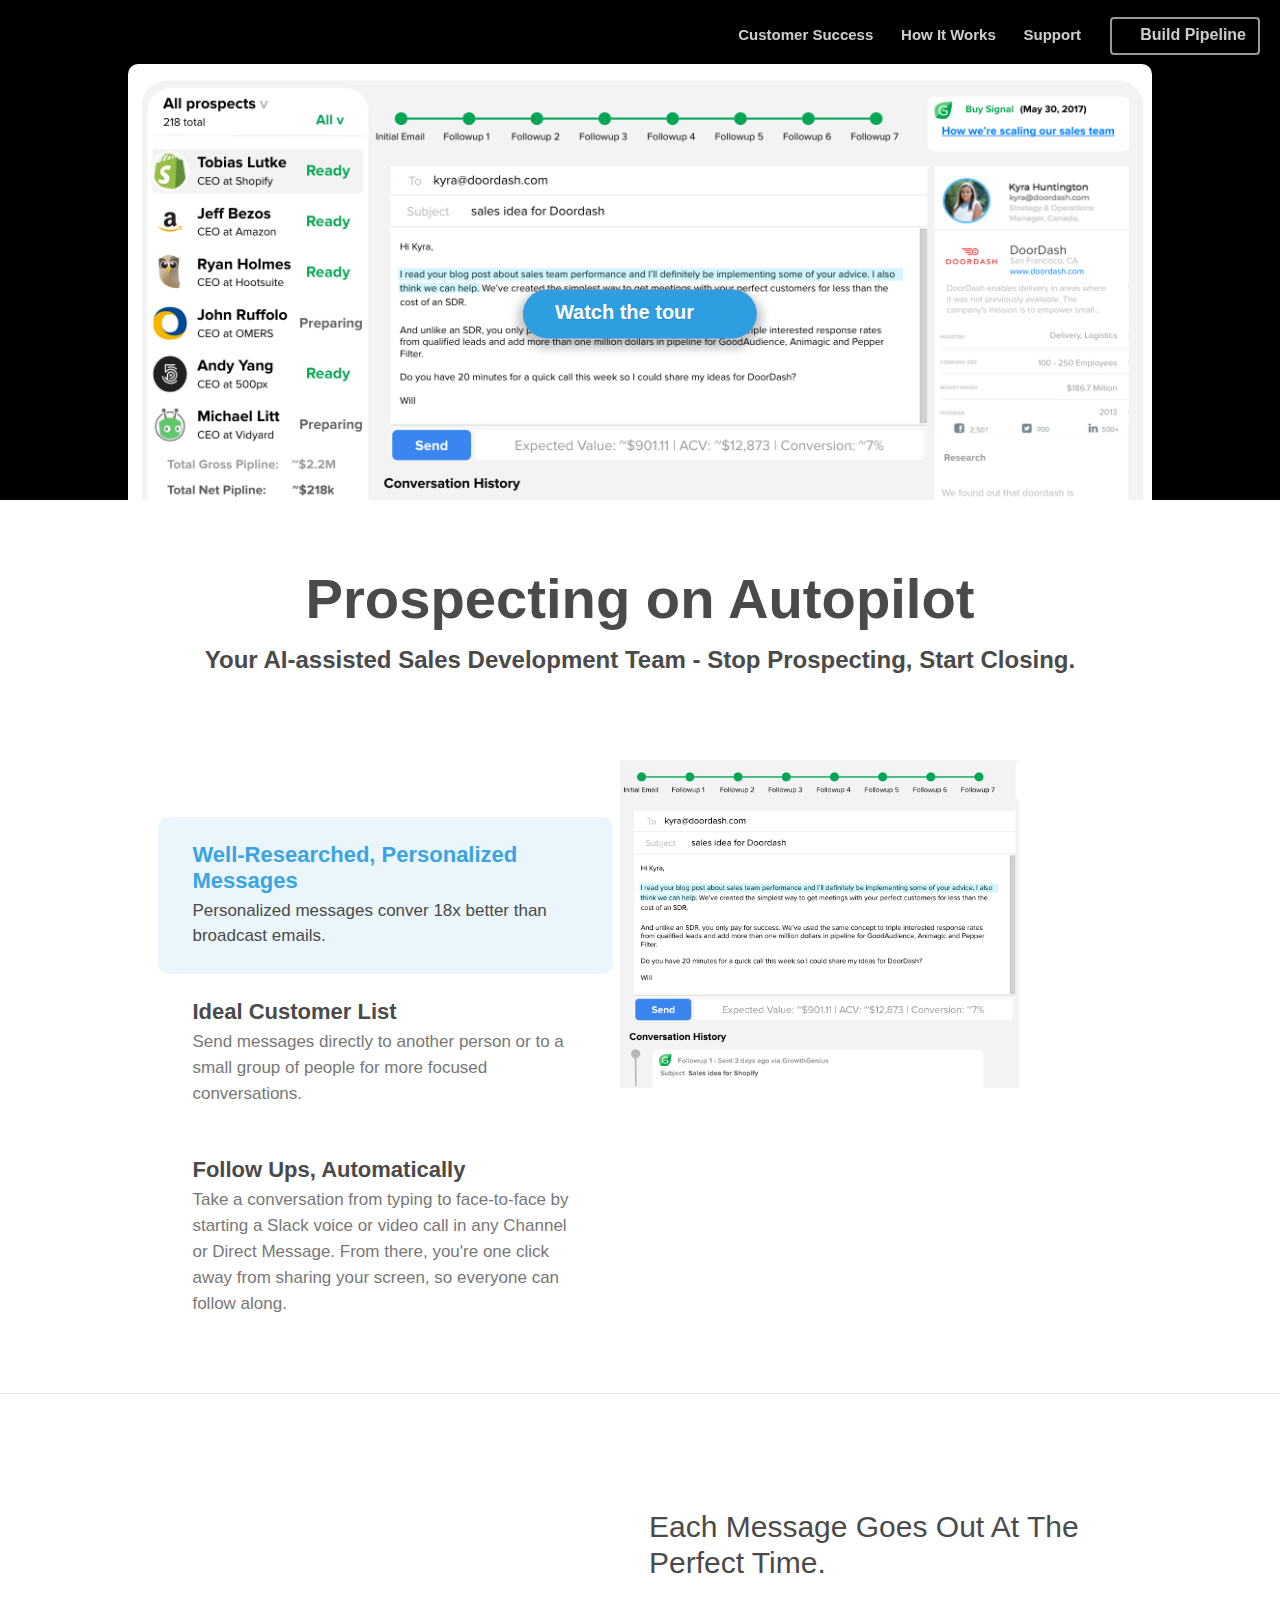
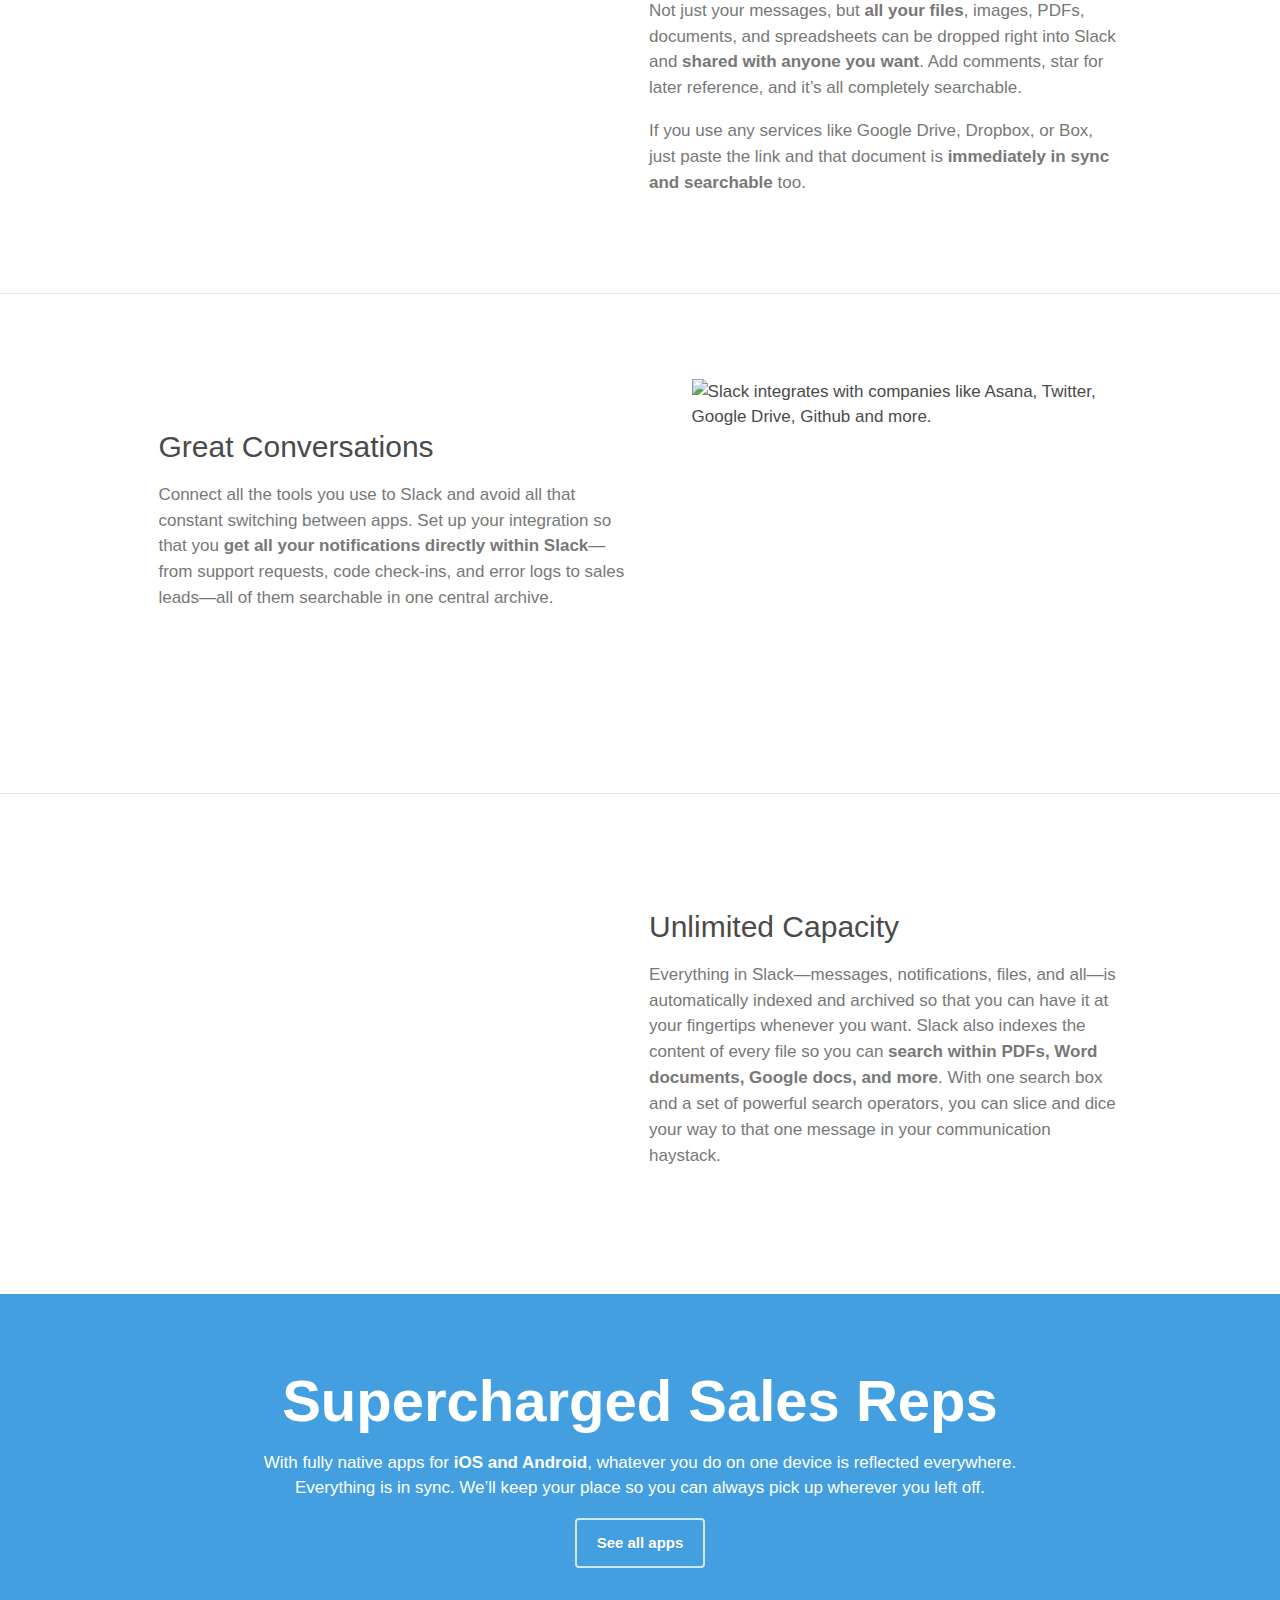
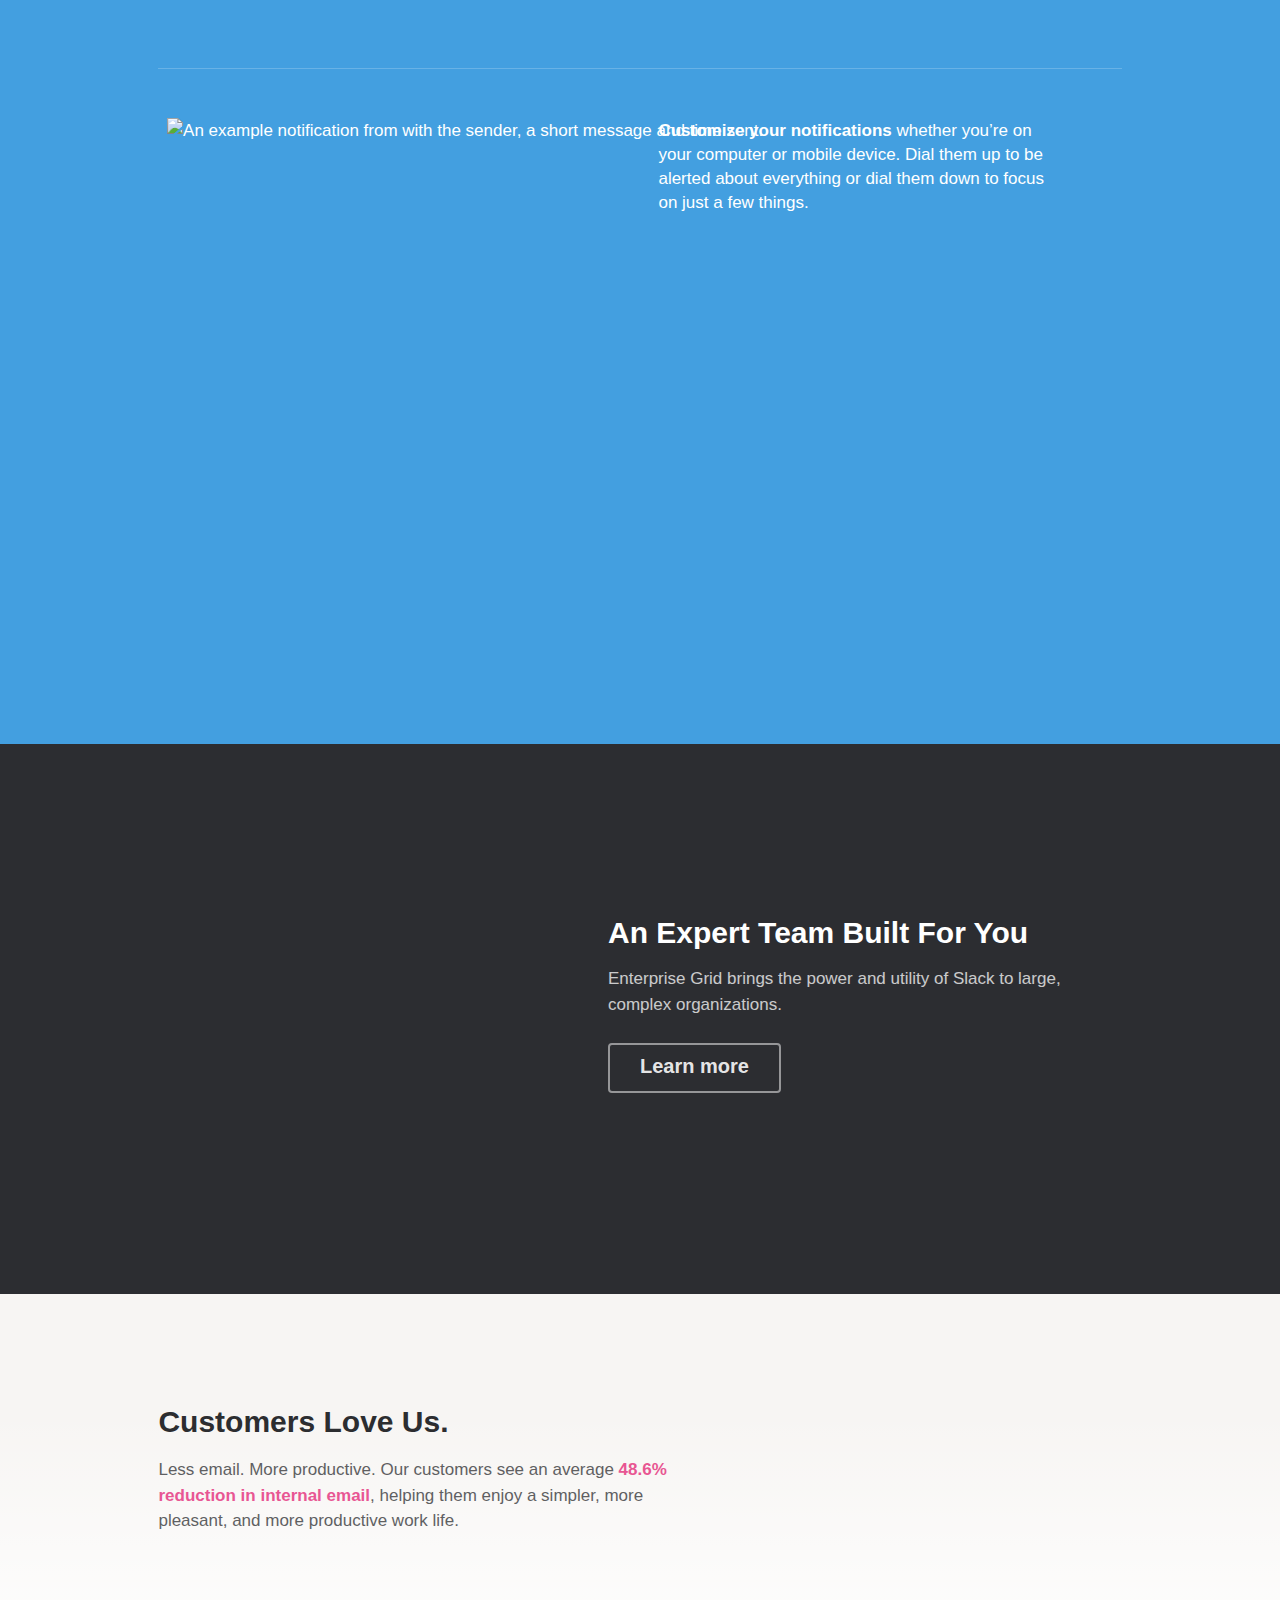
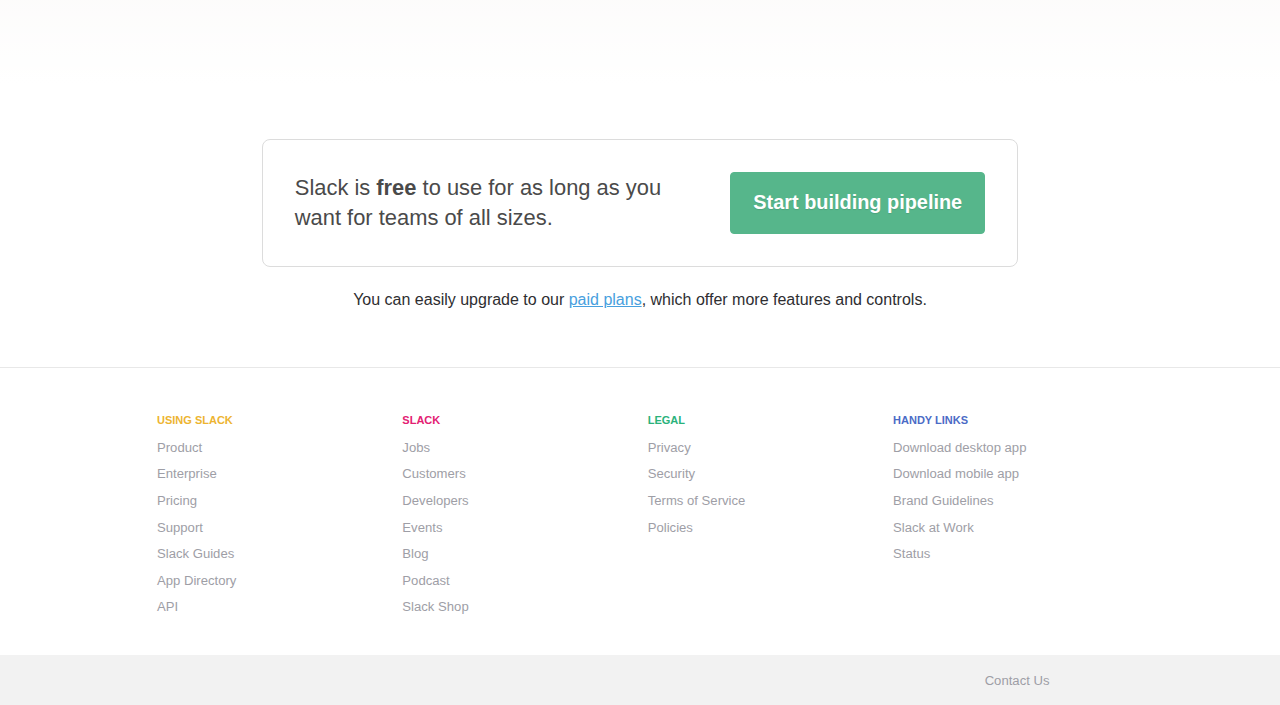
==== commit 83f67e72: "Adding assets to landing page" ====
--- a/index_no_animation.html
+++ b/index_no_animation.html
@@ -211,7 +211,7 @@
 	</script>
 
 														
-		<title>Slack: Where work happens</title>
+		<title>GrowthGenius: Prospecting on Autopilot</title>
 		<meta charset="utf-8">
 		<meta name="description" content="Slack brings all your communication together in one place. It’s real-time messaging, archiving and search for modern teams.">
 		<meta name="author" content="Slack">
@@ -304,7 +304,7 @@
 				<li><a  href="https://slack.com/is" data-qa="product" data-clog-event="WEBSITE_CLICK" data-clog-params="click_target=nav_product">Customer Success</a></li>
 				<li><a  href="https://slack.com/pricing?ui_step=55&ui_element=5" data-qa="pricing" data-clog-event="WEBSITE_CLICK" data-clog-params="click_target=nav_pricing">How It Works</a></li>				<li><a  href="https://get.slack.help/hc/en-us" data-qa="support" data-clog-event="WEBSITE_CLICK" data-clog-params="click_target=nav_support">Support</a></li>
 
-								<li class= "mobile_btn download_slack"><a  href="/get" data-qa="download_slack" data-clog-event="WEBSITE_CLICK" data-clog-params="click_target=nav_download">Download Slack</a></li>															<li><a id="team_menu" class="btn_sticky signup_dropdown_btn" data-clog-event="WEBSITE_CLICK" data-clog-params="click_target=nav_team_menu_btn"><ts-icon class="ts_icon_th_large ts_icon_inherit very_small_right_padding" aria-hidden="true"></ts-icon>Your teams</a></li>
+								<li class= "mobile_btn download_slack"><a  href="/get" data-qa="download_slack" data-clog-event="WEBSITE_CLICK" data-clog-params="click_target=nav_download">Download Slack</a></li>															<li><a id="team_menu" class="btn_sticky signup_dropdown_btn" data-clog-event="WEBSITE_CLICK" data-clog-params="click_target=nav_team_menu_btn"><ts-icon class="ts_icon_th_large ts_icon_inherit very_small_right_padding" aria-hidden="true"></ts-icon>Build Pipeline</a></li>
 													<li class="mobile_btn mobile_menu_btn">
 					<a href="#" class="btn_sticky" data-clog-event="WEBSITE_CLICK" data-clog-params="click_target=nav_mobile_menu_btn">Menu</a>
 				</li>
@@ -422,15 +422,15 @@
 			<div class="highlight_wrapper">
 				<div class="ways">
 					<div class="way" data-highlight="channel">
-						<h3>Researched, Personalized Messages</h3>
-						<p>Organize your team conversations in open channels. Make a channel for a project, a topic, a team, or anything&mdash;everyone has a transparent view of all that’s going on. For sensitive information, create private channels and invite a few team members</p>
+						<h3>Well-Researched, Personalized Messages</h3>
+						<p>Personalized messages conver 18x better than broadcast emails.</p>
 					</div>
 					<div class="way" data-highlight="dm">
 						<h3>Ideal Customer List</h3>
 						<p>Send messages directly to another person or to a small group of people for more focused conversations.</p>
 					</div>
 					<div class="way" data-highlight="calls">
-						<h3>Automatic Follow Up</h3>
+						<h3>Follow Ups, Automatically</h3>
 						<p>Take a conversation from typing to face-to-face by starting a Slack voice or video call in any Channel or Direct Message. From there, you're one click away from sharing your screen, so everyone can follow along.</p>
 					</div>
 				</div>
@@ -442,13 +442,13 @@
 				<div class="image_container">
 					<img src="https://a.slack-edge.com/66f9/img/tour/ways_ssb.png" srcset="https://a.slack-edge.com/66f9/img/tour/ways_ssb.png 1x, https://a.slack-edge.com/0180/img/tour/ways_ssb@2x.png 2x" class="background" alt="">
 					<div class="highlight highlight_new" data-highlight="channel">
-						<img src="http://a.slack-edge.com/5a7a/img/tour/calls_window@2x.png">
+						<img src="personalized_messages.png">
 					</div>
 					<div class="highlight highlight_new" data-highlight="dm">
-						<img src="http://a.slack-edge.com/5a7a/img/tour/calls_window@2x.png">
+						<img src="preloaded_pipeline.png">
 					</div>
 					<div class="highlight highlight_new" data-highlight="calls">
-						<img src="http://a.slack-edge.com/858e/img/tour/ways_highlights@2x.png">
+						<img src="research.png">
 					</div>
 				</div>
 			</div>
@@ -456,35 +456,35 @@
 	</div>
 	<div id="drag_drop_share" class="detail">
 		<section>
-			<img data-src="https://a.slack-edge.com/f3494/img/uk/drag_drop_share.png" data-srcset="https://a.slack-edge.com/f3494/img/uk/drag_drop_share.png 1x, https://a.slack-edge.com/f3494/img/uk/drag_drop_share@2x.png 2x" class="background" alt="">
-			<h1>Drag, drop, and share your files.</h1>
+			<img data-src="fraction_of_cost.png" data-srcset="fraction_of_cost.png 1x, fraction_of_cost.png" class="background" alt="" style="width:430px">
+			<h1>Each Message Goes Out At The Perfect Time.</h1>
 			<p>Not just your messages, but <strong>all your files</strong>, images, PDFs, documents, and spreadsheets can be dropped right into Slack and <strong>shared with anyone you want</strong>. Add comments, star for later reference, and it’s all completely searchable.</p>
 			<p>If you use any services like Google Drive, Dropbox, or Box, just paste the link and that document is <strong>immediately in sync and searchable</strong> too.</p>
 		</section>
 	</div>
 	<div id="tools" class="detail">
 		<section>
-			<img data-src="https://a.slack-edge.com/f3494/img/uk/tools.png" data-srcset="https://a.slack-edge.com/f3494/img/uk/tools.png 1x, https://a.slack-edge.com/f3494/img/uk/tools@2x.png 2x" class="background" alt="Slack integrates with companies like Asana, Twitter, Google Drive, Github and more.">
-			<h1>All your tools in one place.</h1>
+			<img data-src="great_conversations.png" data-srcset="great_conversations.png 1x, great_conversations.png 2x" class="background" style="width:430px" alt="Slack integrates with companies like Asana, Twitter, Google Drive, Github and more.">
+			<h1>Great Conversations</h1>
 			<p>Connect all the tools you use to Slack and avoid all that constant switching between apps. Set up your integration so that you <strong>get all your notifications directly within Slack</strong>&mdash;from support requests, code check-ins, and error logs to sales leads&mdash;all of them searchable in one central archive.</p>
 		</section>
 	</div>
 	<div id="search" class="detail">
 		<section>
-			<img data-src="https://a.slack-edge.com/f3494/img/uk/search.png" data-srcset="https://a.slack-edge.com/f3494/img/uk/search.png 1x, https://a.slack-edge.com/f3494/img/uk/search@2x.png 2x" class="background" alt="">
-			<h1>Search your entire archive.</h1>
+			<img data-src="funnel.png" data-srcset="funnel.png 1x, funnel.png 2x" class="background" alt="" style="width:430px">
+			<h1>Unlimited Capacity</h1>
 			<p>Everything in Slack&mdash;messages, notifications, files, and all&mdash;is automatically indexed and archived so that you can have it at your fingertips whenever you want. Slack also indexes the content of every file so you can <strong>search within PDFs, Word documents, Google docs, and more</strong>. With one search box and a set of powerful search operators, you can slice and dice your way to that one message in your communication haystack.</p>
 		</section>
 	</div>
 	<div id="everywhere" class="detail">
 		<section class="everywhere" data-screen="desktop">
-			<h1>Everywhere you go.</h1>
+			<h1>Supercharged Sales Reps</h1>
 			<p>With fully native apps for <strong>iOS and Android</strong>, whatever you do on one device is reflected everywhere. Everything is in sync. We’ll keep your place so you can always pick up wherever you left off.</p>
 			<a href="/downloads" class="btn dl_link">See all apps</a>
-			<img data-src="https://a.slack-edge.com/0180/img/tour/everywhere.png" data-srcset="https://a.slack-edge.com/0180/img/tour/everywhere.png 1x, https://a.slack-edge.com/66f9/img/tour/everywhere@2x.png 2x" class="everywhere_img" alt="">
+			<img data-src="complex_to_simple.png" data-srcset="complex_to_simple.png 1x, complex_to_simple.png" class="everywhere_img" alt="">
 		</section>
 		<section class="everywhere_mobile" data-screen="mobile" aria-hidden="true">
-			<img data-src="https://a.slack-edge.com/0180/img/tour/everywhere.png" data-srcset="https://a.slack-edge.com/0180/img/tour/everywhere.png 1x, https://a.slack-edge.com/66f9/img/tour/everywhere@2x.png 2x" class="background" alt="">
+			<img data-src="great_conversations.png" data-srcset="great_conversations.png 1x, great_conversations.png" class="background" alt="">
 			<h1>Everywhere you go.</h1>
 			<p>With fully native apps for <strong>iOS and Android</strong>, whatever you do on one device is reflected everywhere. Everything is in sync. We’ll keep your place so you can always pick up wherever you left off.</p>
 			<a href="/downloads" class="btn dl_link">See all apps</a>
@@ -498,8 +498,8 @@
 
 	<div id="enterprise" class="detail">
 		<section>
-			<img data-src="https://a.slack-edge.com/198f3/img/enterprise/landingpage/illustration_slackatscale.png" data-srcset="https://a.slack-edge.com/198f3/img/enterprise/landingpage/illustration_slackatscale.png 1x, https://a.slack-edge.com/198f3/img/enterprise/landingpage/illustration_slackatscale@2x.png 2x" class="background" alt="">
-			<h1>All of the above, at Enterprise scale</h1>
+			<img data-src="people.png" data-srcset="people.png 1x, people.png 2x" class="background" style="width:400px" alt="">
+			<h1>An Expert Team Built For You</h1>
 			<p>Enterprise Grid brings the power and utility of Slack to large, complex organizations.</p>
 			<a href="/enterprise" class="enterprise_btn btn btn_outline btn_transparent btn_large" data-clog-event="WEBSITE_CLICK" data-clog-ui-element="enterprise_link" data-clog-ui-action="click" data-clog-params="click_target=enterprise_btn">Learn more<span class="offscreen"> about Slack Enterprise Grid</span></a>
 		</section>
@@ -508,8 +508,8 @@
 	<div id="try" class="detail">
 		<div class="lin_grad"></div>
 		<section>
-			<img data-src="https://a.slack-edge.com/bfaba/img/survey/survey_chat_clean.png" data-srcset="https://a.slack-edge.com/bfaba/img/survey/survey_chat_clean.png 1x, https://a.slack-edge.com/bfaba/img/survey/survey_chat_clean@2x.png 2x" class="background" alt="">
-			<h1>Reclaim your workday.</h1>
+			<img data-src="testimonial.png" data-srcset="testimonial.png 1x, testimonial.png 2x" class="background" alt="" style="height:300px">
+			<h1>Customers Love Us.</h1>
 			<p>Less email. More productive. Our customers see an average <em>48.6% reduction in internal email</em>, helping them enjoy a simpler, more pleasant, and more productive work life.</p>
 		</section>
 	</div>
@@ -517,7 +517,7 @@
 	<section class="signup bottom">
 		<div>
 			<h1>Slack is <strong>free</strong> to use for as long as you want for teams of all sizes.</h1>
-			<a data-gtm-click="SignUp" href="/create" class="btn create_free">Create a new team</a>
+			<a data-gtm-click="SignUp" href="/create" class="btn create_free">Start building pipeline</a>
 		</div>
 				<small>
 					
--- a/99ce6/style/landing_tour.css
+++ b/99ce6/style/landing_tour.css
@@ -131,7 +131,7 @@
 .detail#search section{padding-left:516px}
 .detail#search h1{padding-top:90px}
 .detail#search .background{top:70px;left:1.06rem}
-.detail#everywhere{height:980px;background:#439fe0;color:#fff}
+.detail#everywhere{height:1050px;background:#439fe0;color:#fff}
 .detail#everywhere h1,.detail#everywhere p{opacity:1}
 .detail#everywhere .btn{border-color:rgba(255,255,255,.75);color:#fff;background-color:transparent}
 .detail#everywhere .everywhere{text-align:center}
--- a/99ce6/style/landing_tour.css
+++ b/99ce6/style/landing_tour.css
@@ -131,7 +131,7 @@
 .detail#search section{padding-left:516px}
 .detail#search h1{padding-top:90px}
 .detail#search .background{top:70px;left:1.06rem}
-.detail#everywhere{height:980px;background:#439fe0;color:#fff}
+.detail#everywhere{height:1050px;background:#439fe0;color:#fff}
 .detail#everywhere h1,.detail#everywhere p{opacity:1}
 .detail#everywhere .btn{border-color:rgba(255,255,255,.75);color:#fff;background-color:transparent}
 .detail#everywhere .everywhere{text-align:center}
--- a/marketing_video_header.css
+++ b/marketing_video_header.css
@@ -2,15 +2,15 @@
 body nav.top{-webkit-transition:-webkit-transform 420ms cubic-bezier(.165,.84,.44,1),opacity .1s ease-in;-moz-transition:-moz-transform 420ms cubic-bezier(.165,.84,.44,1),opacity .1s ease-in;transition:transform 420ms cubic-bezier(.165,.84,.44,1),opacity .1s ease-in}
 body nav.top.stealth{opacity:0}
 #page{margin-top:0}
-.video_header{position:relative;height:500px;text-align:center;overflow:hidden;will-change:height;-webkit-transition:height .1s;-moz-transition:height .1s;transition:height .1s}
+.video_header{position:relative;height:500px;text-align:center;overflow:hidden;will-change:height;-webkit-transition:height .1s;-moz-transition:height .1s;transition:height .1s; background: black;}
 .video_header:focus .close_video.show,.video_header:hover .close_video.show{opacity:.8}
-.video_header .hero_image_overlay{position:absolute;top:0;left:0;width:100%;height:500px;cursor:pointer;will-change:height;-webkit-transition:height .1s;-moz-transition:height .1s;transition:height .1s;background-image:url(tour_header_video_1680px.png);background-size:cover;background-position:top}
-@media only screen and (max-width:1024px){.video_header .hero_image_overlay{background-image:url(tour_header_video_1024px.png)}
+.video_header .hero_image_overlay{position:absolute;top:0;left:0;width:80%;height:500px;cursor:pointer;will-change:height;-webkit-transition:height .1s;-moz-transition:height .1s;transition:height .1s;background-image:url(product_header.png);background-size:cover;background-position:top;margin: 5% 10%; border-radius: 10px;}
+@media only screen and (max-width:1024px){.video_header .hero_image_overlay{background-image:url(product_header.png)}
 }
 .video_header .video_text{position:absolute;top:3rem;width:100%;color:#fff}
 .video_header .video_text+.tour_btn{top:75%}
 .video_header .video_title{width:100%;font-size:3.3rem;line-height:3.6rem}
-@media only screen and (max-width:640px){.video_header .hero_image_overlay{background-image:url(tour_header_video_640px.png);background-position:top center}
+@media only screen and (max-width:640px){.video_header .hero_image_overlay{background-image:url(product_header.png);background-position:top center}
 .video_header .video_text{top:2rem}
 .video_header .video_title{font-size:2rem;line-height:2.5rem}
 }
@@ -32,11 +32,11 @@
 @media only screen and (max-width:640px),only screen and (max-height:768px){.headroom~#page .video_header,.video_header.below_nav{margin-top:72px}
 }
 .top.persistent~#page .video_header{margin-top:70px}
-.video_header.has_text .hero_image_overlay{background-image:url(tour_header_video_for_text_1680px.png);background-size:cover;background-position:center}
-@media only screen and (max-width:1024px){.video_header.has_text .hero_image_overlay{background-image:url(tour_header_video_for_text_1024px.png)}
+.video_header.has_text .hero_image_overlay{background-image:url(product_header.png);background-size:cover;background-position:center}
+@media only screen and (max-width:1024px){.video_header.has_text .hero_image_overlay{background-image:url(product_header.png}
 .video_header .hero_image_overlay.no_events{-ms-pointer-events:none;-webkit-pointer-events:none;pointer-events:none}
 }
 .video_header.has_text .video_headline{font-size:17px}
-@media only screen and (max-width:640px){.video_header.has_text .hero_image_overlay{background-image:url(tour_header_video_for_text_640px.png)}
+@media only screen and (max-width:640px){.video_header.has_text .hero_image_overlay{background-image:url(product_header.png)}
 .video_header.has_text .video_headline{font-size:16px;line-height:25px}
 }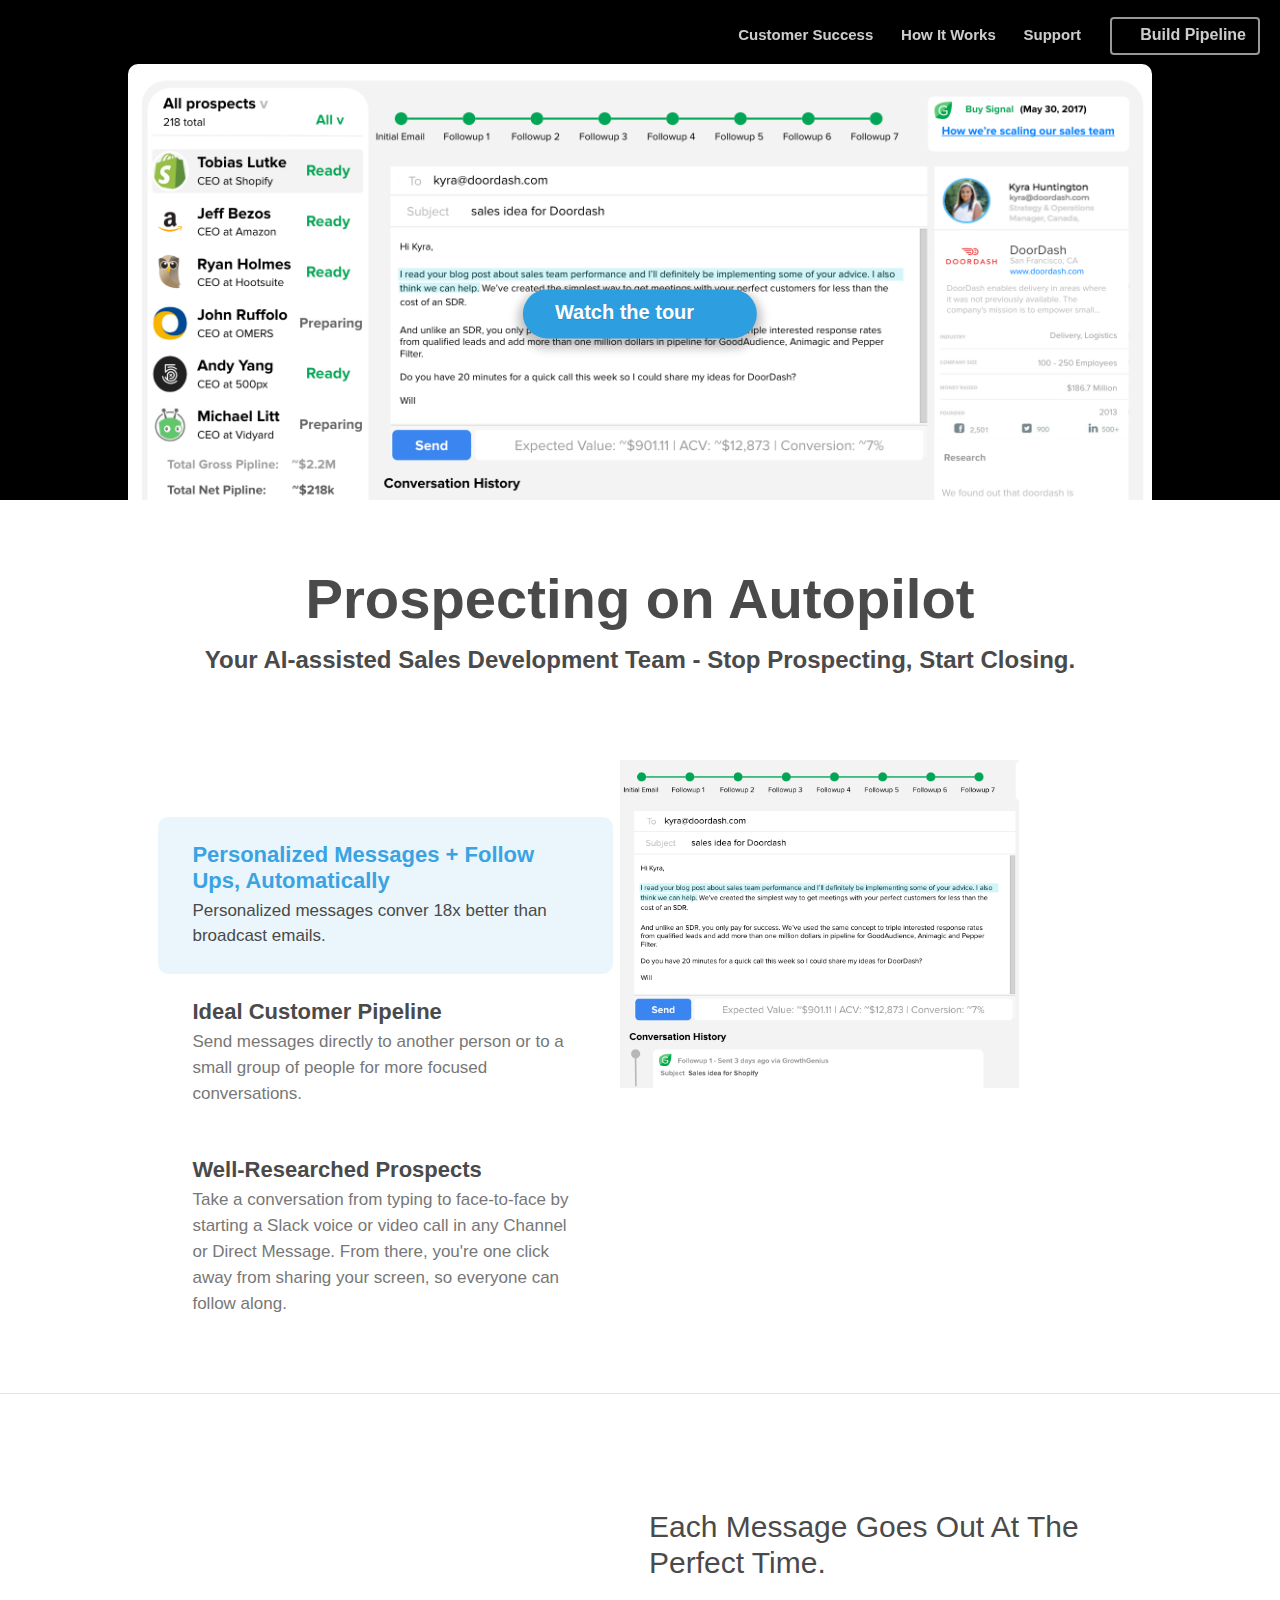
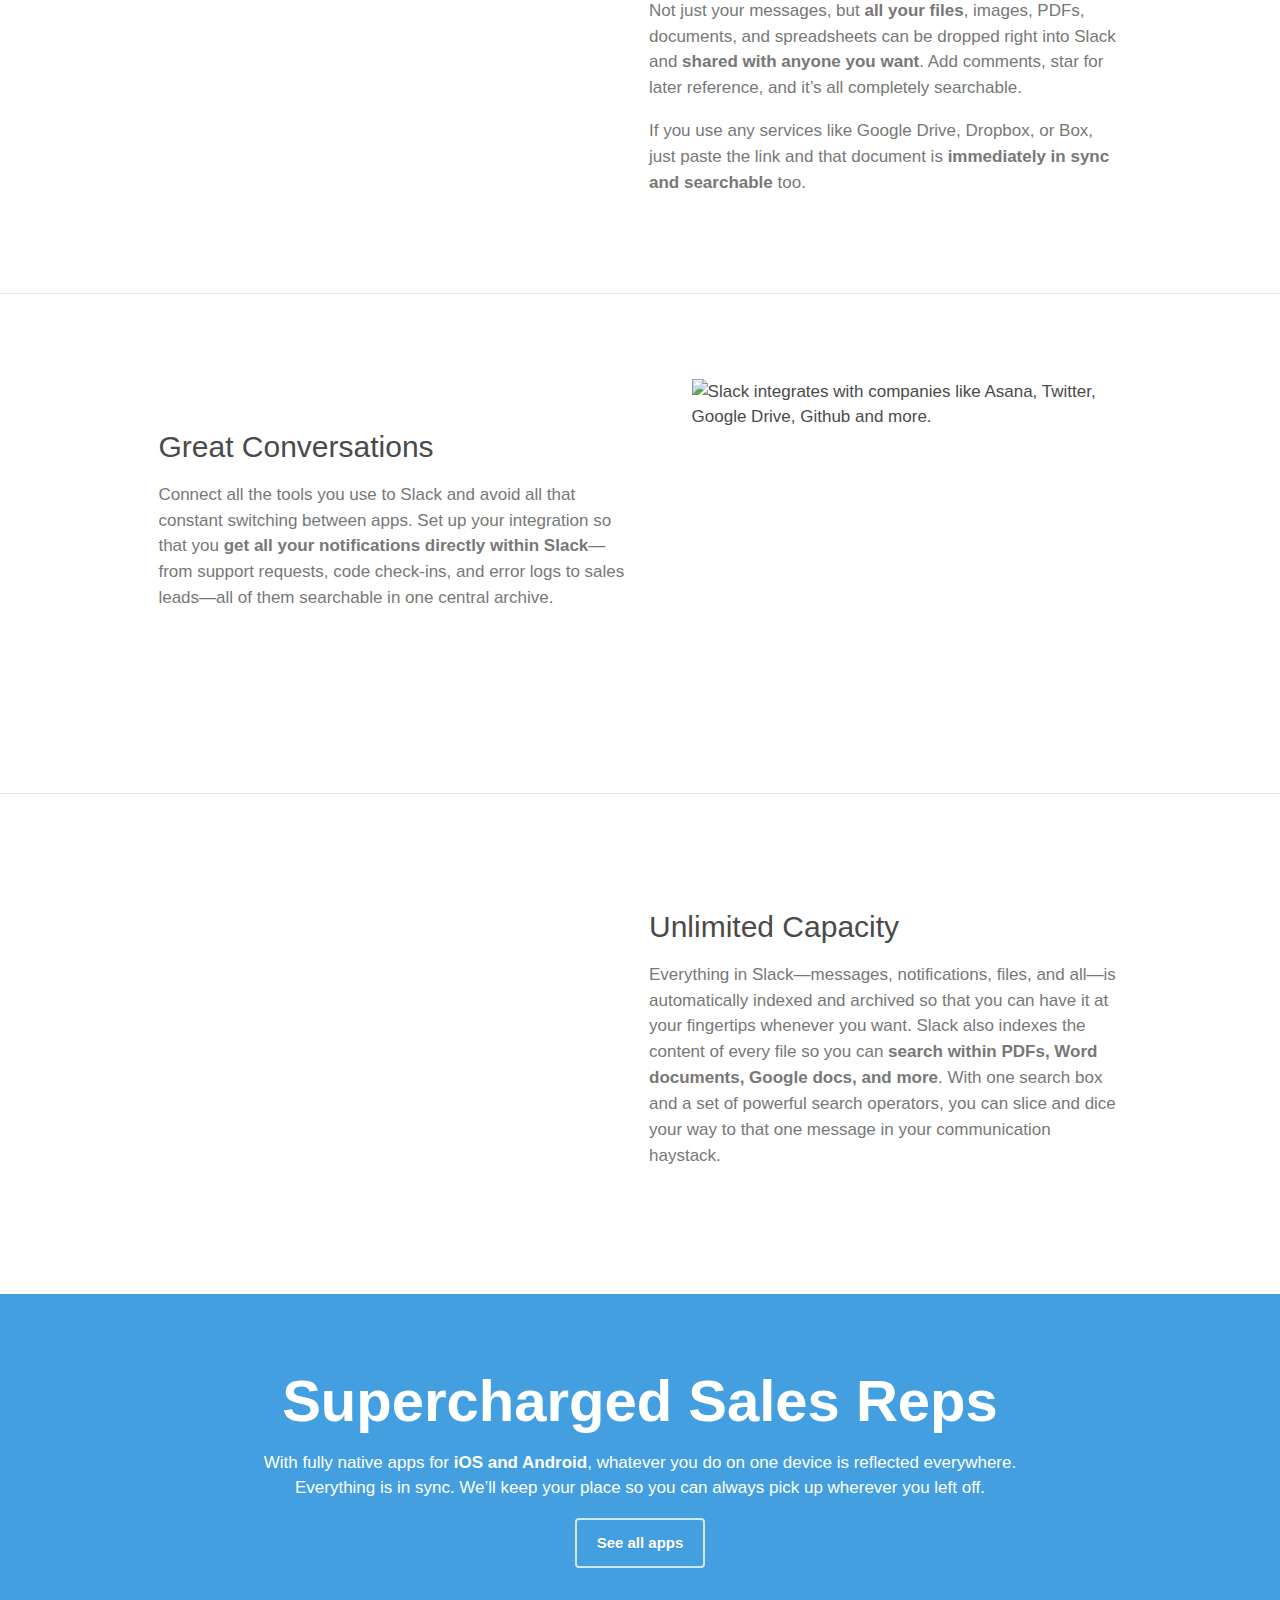
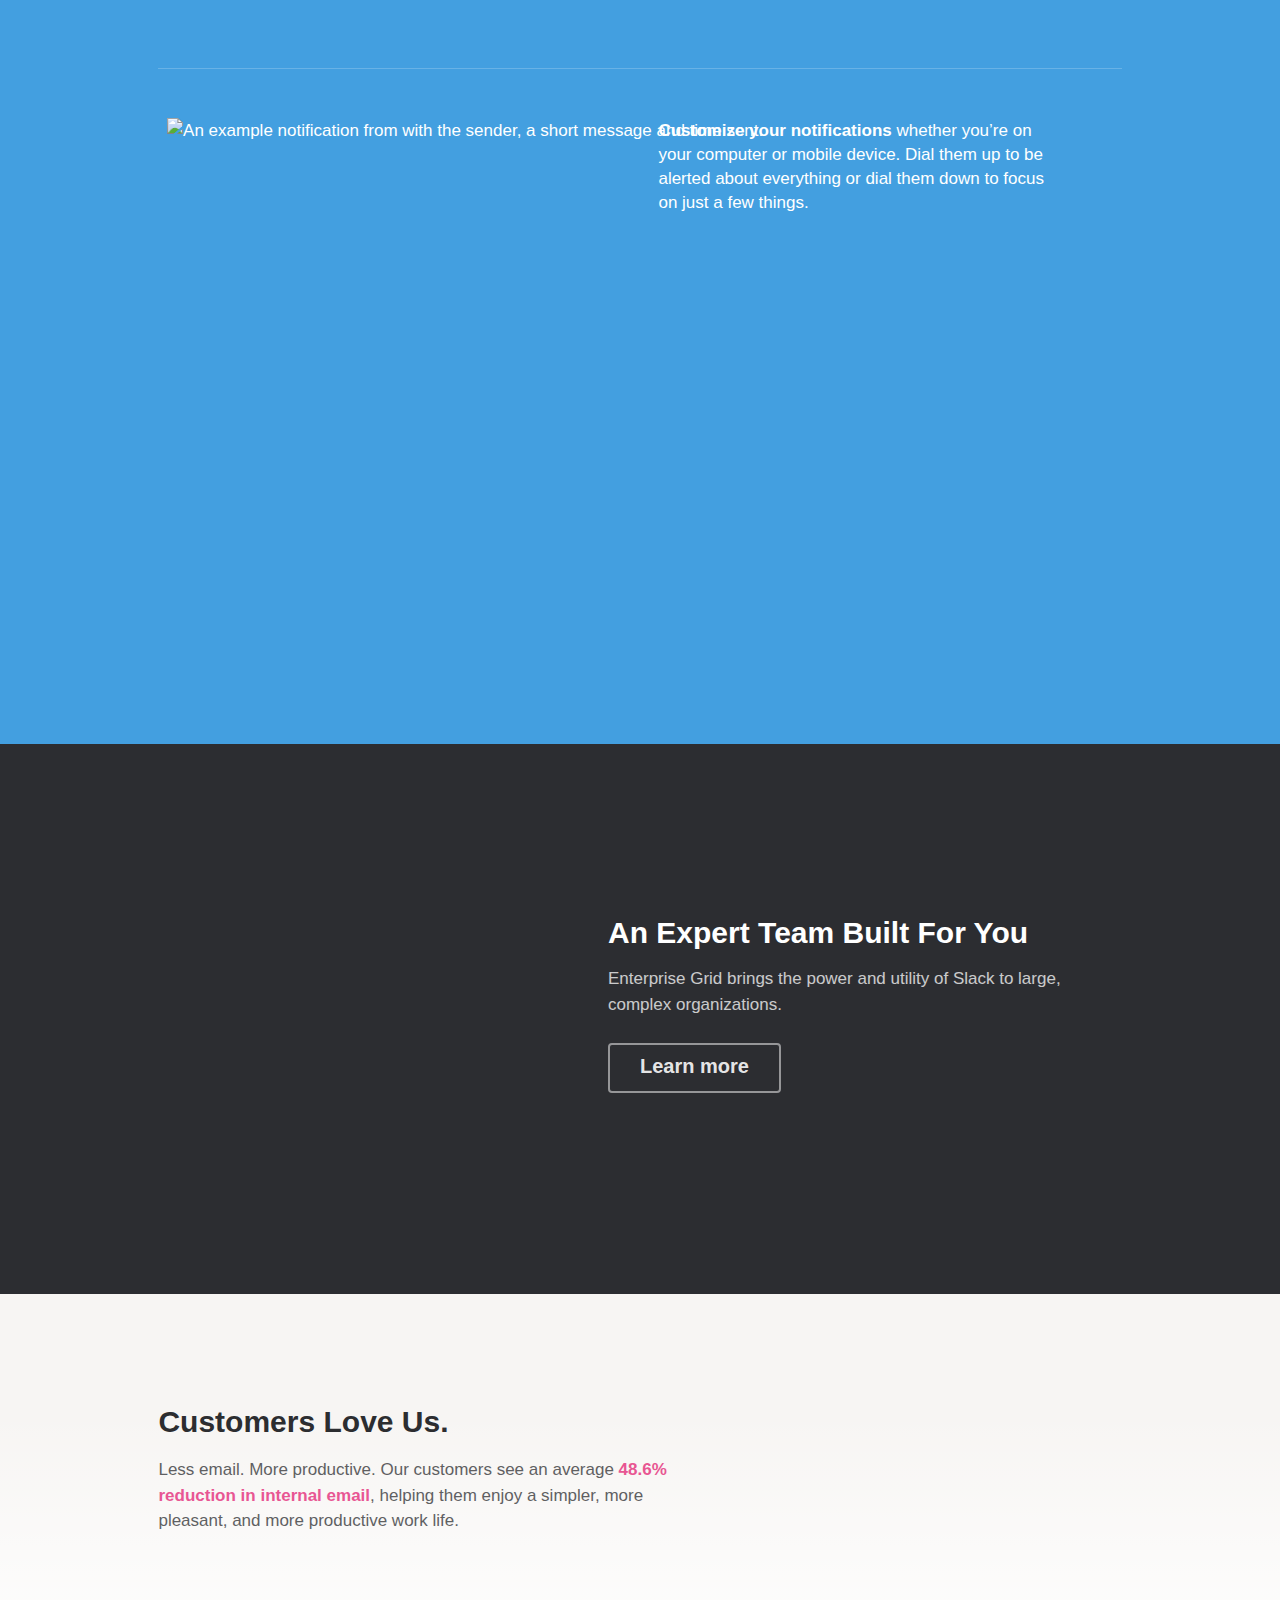
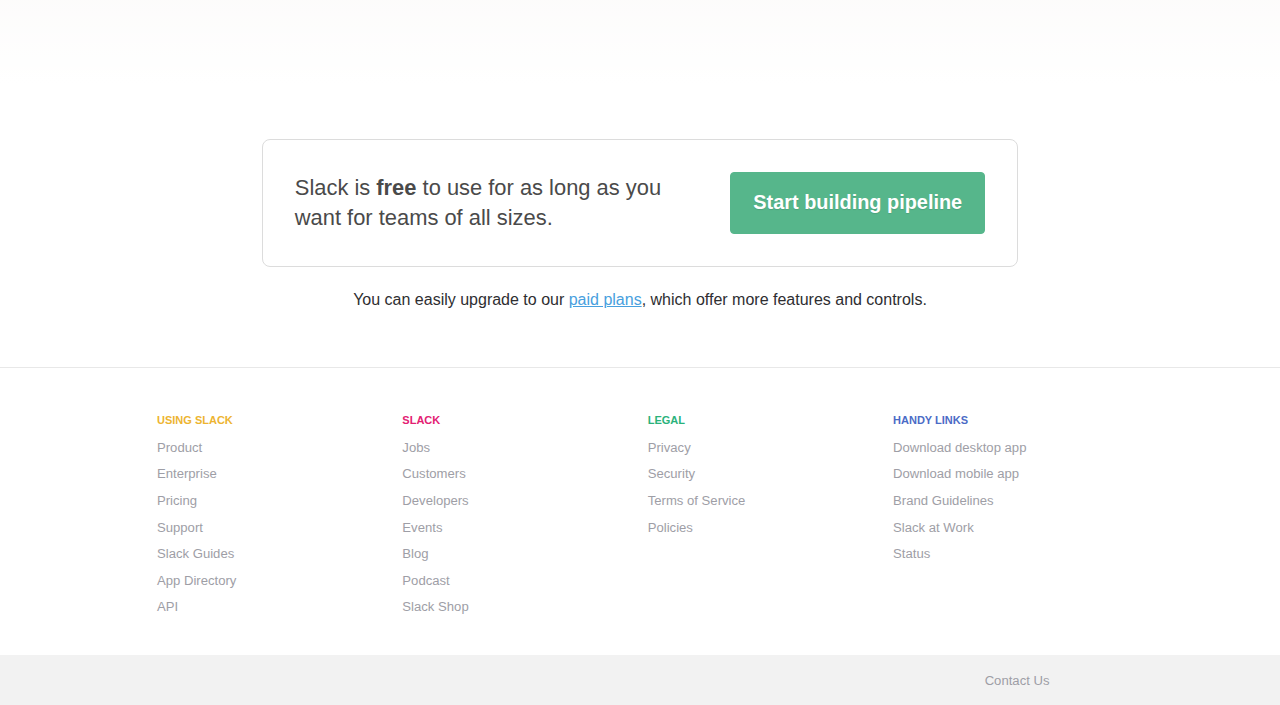
==== commit a64040c8: "Changing copy" ====
--- a/index_no_animation.html
+++ b/index_no_animation.html
@@ -422,15 +422,15 @@
 			<div class="highlight_wrapper">
 				<div class="ways">
 					<div class="way" data-highlight="channel">
-						<h3>Well-Researched, Personalized Messages</h3>
+						<h3>Personalized Messages + Follow Ups, Automatically</h3>
 						<p>Personalized messages conver 18x better than broadcast emails.</p>
 					</div>
 					<div class="way" data-highlight="dm">
-						<h3>Ideal Customer List</h3>
+						<h3>Ideal Customer Pipeline</h3>
 						<p>Send messages directly to another person or to a small group of people for more focused conversations.</p>
 					</div>
 					<div class="way" data-highlight="calls">
-						<h3>Follow Ups, Automatically</h3>
+						<h3>Well-Researched Prospects</h3>
 						<p>Take a conversation from typing to face-to-face by starting a Slack voice or video call in any Channel or Direct Message. From there, you're one click away from sharing your screen, so everyone can follow along.</p>
 					</div>
 				</div>
